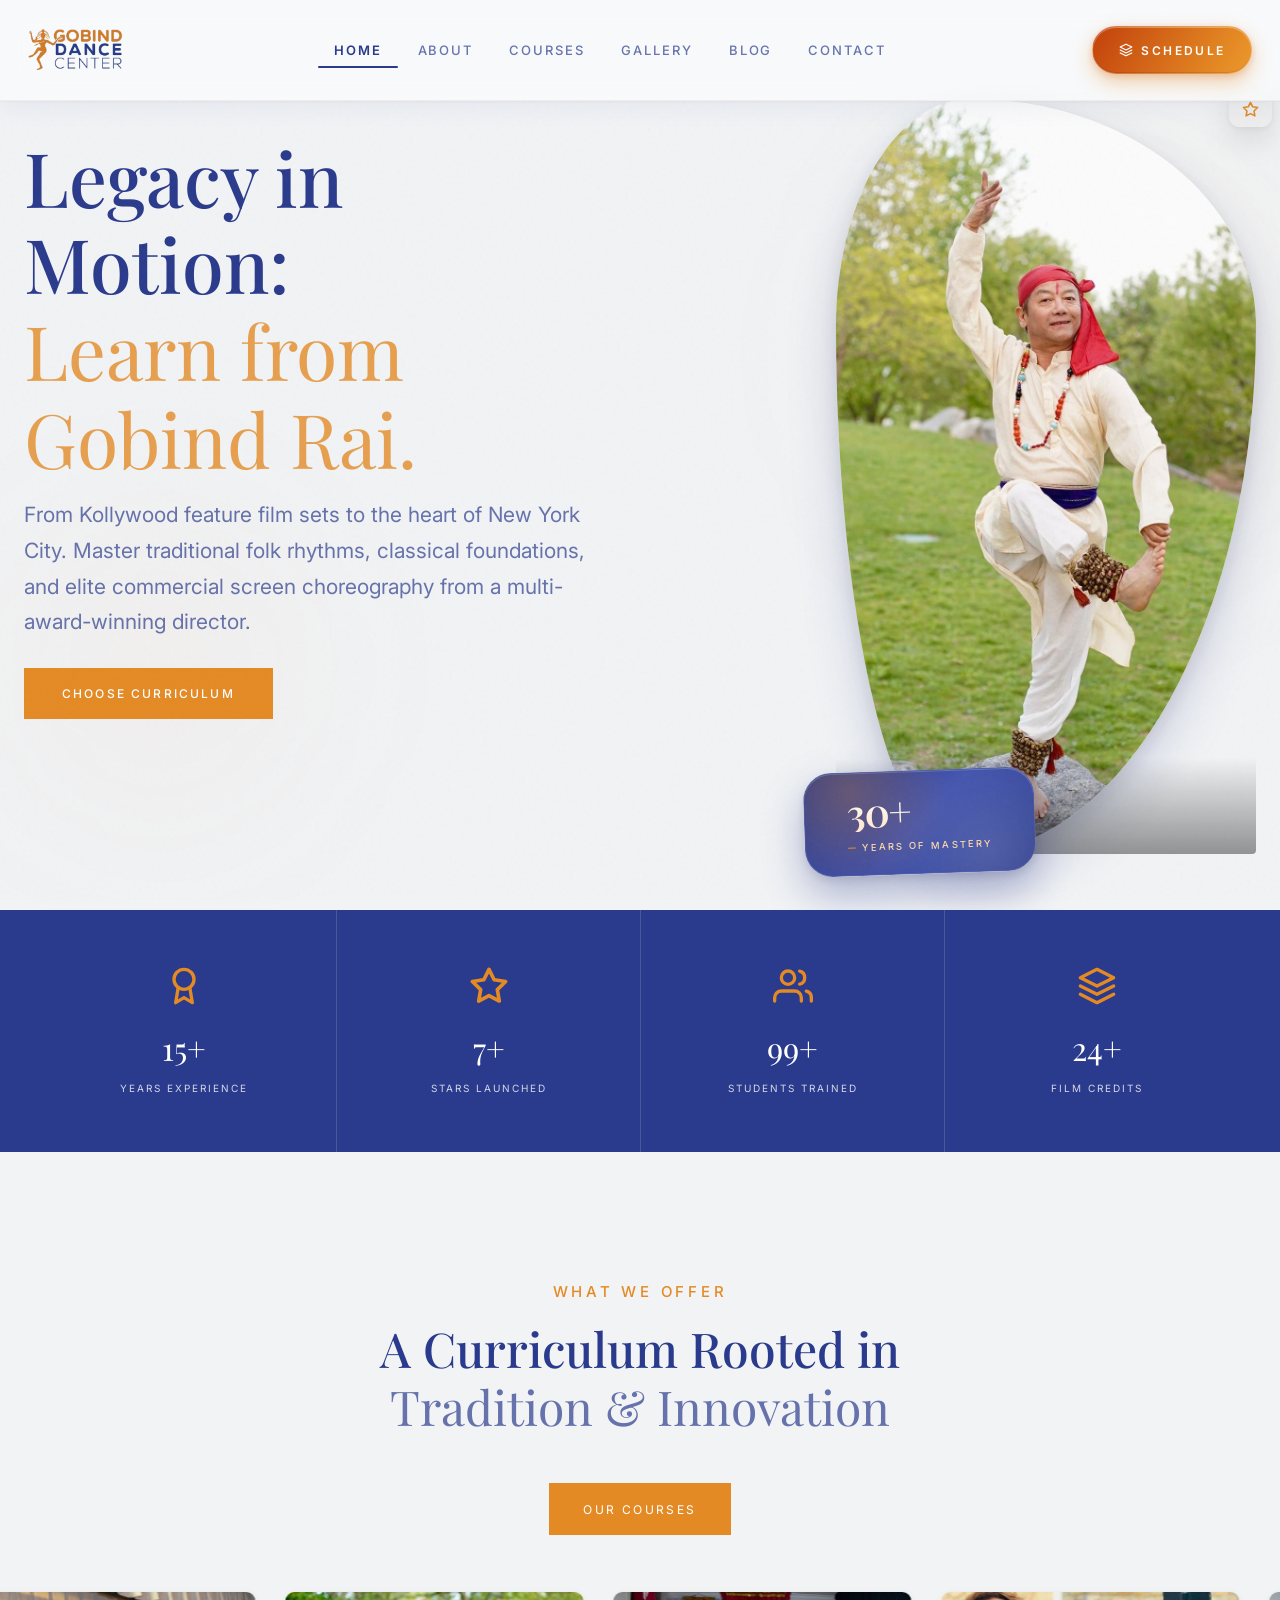
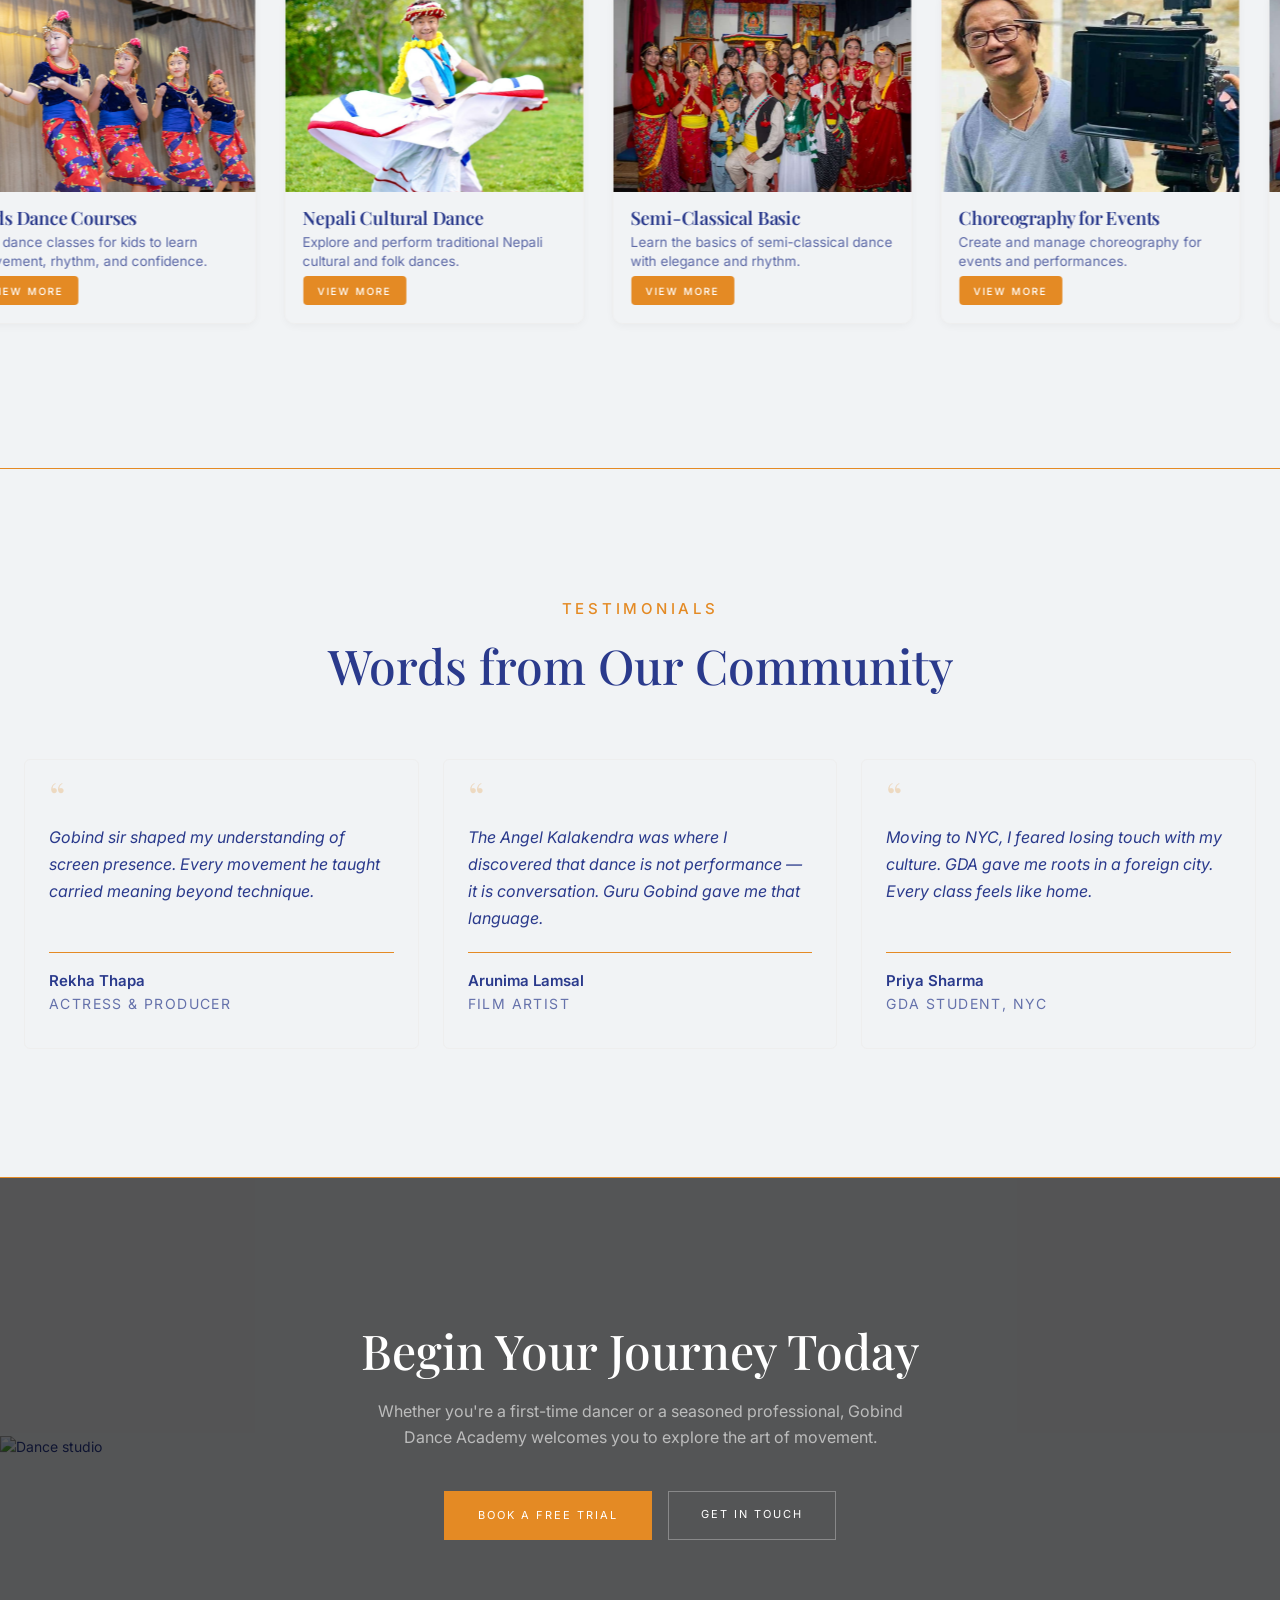
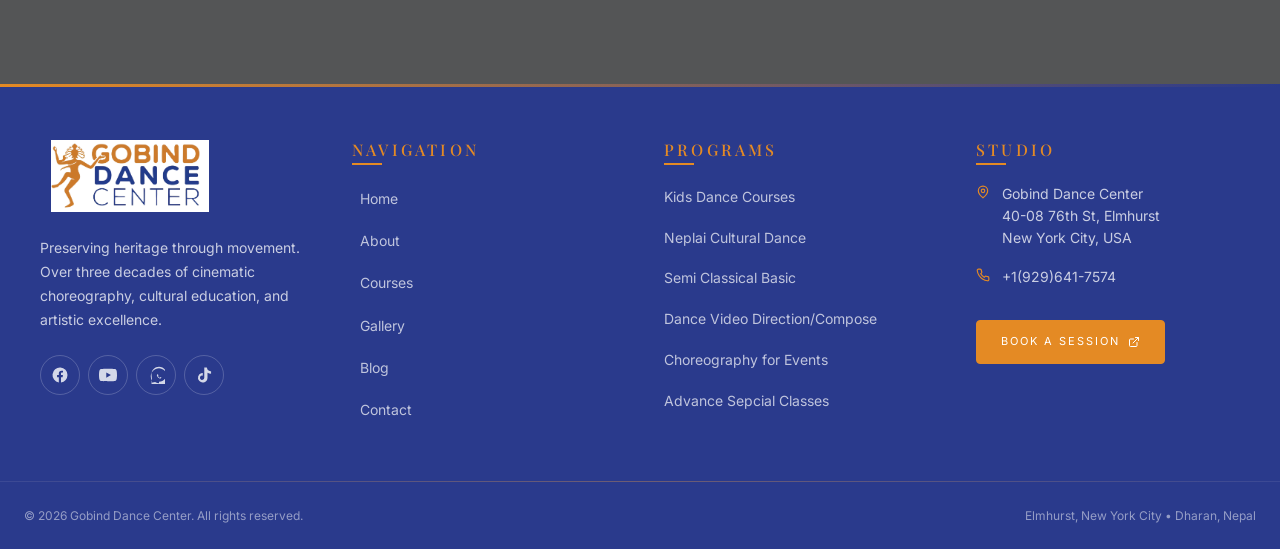
==== index.html @ af394aa6 "Premium Schedule button + curved hero image + Cultural Dance card fix - Navbar Schedule CTA: deep am" ====
<!DOCTYPE html>
<html lang="en">
<head>
    <meta charset="UTF-8" />
    <meta name="viewport" content="width=device-width, initial-scale=1.0" />
    <title>Gobind Dance Center - Learn from Gobind Rai</title>
    <meta name="description" content="From Kollywood feature film sets to the heart of New York City. Master traditional folk rhythms, classical foundations, and elite commercial screen choreography." />

    <!-- Fonts -->
    <link rel="preconnect" href="https://fonts.googleapis.com" />
    <link rel="preconnect" href="https://fonts.gstatic.com" crossorigin />
    <link rel="icon" type="image/png" href="assets/icons/Febicone.png" />
    <link href="https://fonts.googleapis.com/css2?family=Playfair+Display:ital,wght@0,400;0,500;0,600;0,700;1,400;1,500&family=Inter:wght@300;400;500;600;700&display=swap" rel="stylesheet" />

    <!-- CSS -->
    <link rel="stylesheet" href="css/global.css" />
    <link rel="stylesheet" href="css/animations.css" />
    <link rel="stylesheet" href="css/components/navbar.css" />
    <link rel="stylesheet" href="css/components/footer.css" />
    <link rel="stylesheet" href="css/components/forms.css" />
    <link rel="stylesheet" href="css/components/cards.css" />
    <link rel="stylesheet" href="css/loader.css" />

    <style>
        /* ============================================================
           ROOT / VARIABLES
           ============================================================ */
        :root {
            --container-max: 1440px;
            --font-serif: 'Playfair Display', serif;
            --font-sans: 'Inter', sans-serif;
        }

        /* ============================================================
           HERO SECTION
           ============================================================ */
        .hero {
            min-height: calc(100vh - 72px);
            display: flex;
            align-items: center;
            position: relative;
            overflow: hidden;
            background: #f1f3f5;
            padding: 0.5rem 0 2.5rem;
        }

        @media (min-width: 768px) {
            .hero {
                padding: 1rem 0 3rem;
            }
        }

        @media (min-width: 1024px) {
            .hero {
                padding: 0 0 2.5rem;
            }
        }

        @media (min-width: 1920px) {
            .hero {
                padding: 1.5rem 0 4rem;
            }
        }

        @media (min-width: 2560px) {
            .hero {
                padding: 2.5rem 0 5rem;
            }
        }

        .hero-bg-1 {
            position: absolute;
            top: 5rem;
            right: 0;
            width: 24rem;
            height: 24rem;
            background: rgba(228, 138, 36, 0.05);
            border-radius: 50%;
            filter: blur(100px);
        }

        .hero-bg-2 {
            position: absolute;
            bottom: 5rem;
            left: 0;
            width: 20rem;
            height: 20rem;
            background: rgba(228, 138, 36, 0.03);
            border-radius: 50%;
            filter: blur(80px);
        }

        .hero-content {
            max-width: var(--container-max);
            margin: 0 auto;
            padding: 0 1.5rem;
            width: 100%;
        }

        @media (max-width: 1023px) {
            .hero-content {
                position: relative;
                top: 0px;
            }
        }

        .hero-grid {
            display: grid;
            grid-template-columns: 1fr;
            gap: 2rem;
            align-items: center;
        }

        @media (min-width: 768px) {
            .hero-grid {
                gap: 3rem;
            }
        }

        @media (min-width: 1024px) {
            .hero-grid {
                grid-template-columns: 1fr 1fr;
                gap: 5rem;
            }
        }

        .hero-badge {
            display: inline-flex;
            align-items: center;
            gap: 0.5rem;
            font-size: 11px;
            letter-spacing: 0.25em;
            text-transform: uppercase;
            color: #E48A24;
            font-weight: 500;
            margin-bottom: 1rem;
            padding: 0.375rem 1rem;
            border: 1px solid #EEEEEE;
        }

        .hero-badge-dot {
            width: 6px;
            height: 6px;
            background: #E48A24;
            border-radius: 50%;
            animation: pulse 2s ease infinite;
        }

        .hero-title {
            font-family: var(--font-serif);
            font-weight: 500;
            color: #2A3A8C;
            margin-bottom: 1rem;
            display: flex;
            flex-direction: column;
            gap: 0.05rem;
            width: 100%;
            font-size: 2.4rem;
        }

        @media (min-width: 480px) {
            .hero-title {
                font-size: 2.8rem;
            }
        }

        @media (min-width: 640px) {
            .hero-title {
                font-size: 3.4rem;
            }
        }

        @media (min-width: 768px) {
            .hero-title {
                font-size: 4rem;
            }
        }

        @media (min-width: 1024px) {
            .hero-title {
                font-size: clamp(3.8rem, 7vw, 4.7rem);
            }
        }

        @media (min-width: 1920px) {
            .hero-title {
                font-size: 6rem;
            }
        }

        @media (min-width: 2560px) {
            .hero-title {
                font-size: 7rem;
            }
        }

        .hero-title-line {
            display: block;
            line-height: 1.15;
            word-break: break-word;
        }
        

        .hero-title-accent,
        .hero-title-accent2 {
            font-style: normal;
            font-weight: 400;
            color: rgba(228, 138, 36, 0.8);
            margin-left: 0;
        }

        @media (min-width: 768px) {
            .hero-title-accent,
            .hero-title-accent2 {
                margin-left: 40px;
            }
        }

        @media (min-width: 1024px) {
            .hero-title-accent,
            .hero-title-accent2 {
                margin-left: 0px;
            }
        }

        .hero-description {
            font-size: 16px;
            line-height: 1.7;
            color: rgba(42, 58, 140, 0.7);
            max-width: 90rem;
            margin-bottom: 1.75rem;
        }

        @media (min-width: 640px) {
            .hero-description {
                font-size: 18px;
            }
        }

        @media (min-width: 1024px) {
            .hero-description {
                font-size: 21px;
            }
        }

        @media (min-width: 1920px) {
            .hero-description {
                font-size: 23px;
                max-width: 38rem;
            }
        }

        @media (min-width: 2560px) {
            .hero-description {
                font-size: 25px;
                max-width: 44rem;
            }
        }

        .hero-actions {
            display: flex;
            flex-wrap: wrap;
            gap: 1rem;
        }

        .btn-primary {
            display: inline-block;
            padding: 0.875rem 2.25rem;
            font-size: 12px;
            letter-spacing: 0.18em;
            text-transform: uppercase;
            text-decoration: none;
            background: #E48A24;
            color: #FFFFFF;
            border: 2px solid #E48A24;
            transition: all 0.3s ease;
            font-weight: 500;
        }

        .btn-primary:hover {
            background: #2A3A8C;
            border-color: #2A3A8C;
            color: #FFFFFF;
        }

        @media (min-width: 1024px) {
            .hero-text {
                position: relative;
                top: -50px;
            }
        }

        /* ============================================================
           HERO IMAGE — visible on ALL screens
           ============================================================ */
        .hero-image-container {
            display: flex;
            position: relative;
            justify-content: center;
            align-items: center;
        }

        @media (min-width: 1024px) {
            .hero-image-container {
                justify-content: flex-end;
            }
        }

        .hero-image-wrapper {
            position: relative;
            width: 100%;
            max-width: 340px;
            /* Soft outer glow ring (static, breathes) */
            isolation: isolate;
        }

        @media (min-width: 640px) {
            .hero-image-wrapper {
                max-width: 400px;
            }
        }

        @media (min-width: 1024px) {
            .hero-image-wrapper {
                max-width: 420px;
            }
        }

        @media (min-width: 1920px) {
            .hero-image-wrapper {
                max-width: 480px;
            }
        }

        @media (min-width: 2560px) {
            .hero-image-wrapper {
                max-width: 540px;
            }
        }

        .hero-image {
            width: 100%;
            height: auto;
            display: block;
            /* Modern asymmetric curve — not just a circle */
            border-radius: 32% 68% 70% 30% / 30% 30% 70% 70%;
            box-shadow:
                0 24px 50px rgba(42, 58, 140, 0.18),
                0 8px 20px rgba(0, 0, 0, 0.10);
            transition:
                transform 0.7s cubic-bezier(0.22, 1, 0.36, 1),
                box-shadow 0.7s cubic-bezier(0.22, 1, 0.36, 1),
                border-radius 0.9s cubic-bezier(0.22, 1, 0.36, 1),
                filter 0.7s cubic-bezier(0.22, 1, 0.36, 1);
            will-change: transform, border-radius;
            /* gentle continuous float */
            animation: hero-img-float 7s ease-in-out infinite;
        }

        @keyframes hero-img-float {
            0%, 100% { transform: translateY(0); }
            50%      { transform: translateY(-8px); }
        }

        .hero-image-wrapper:hover .hero-image {
            /* Soften corners on hover (still organic, but more uniform) */
            border-radius: 24% 24% 24% 24% / 24% 24% 24% 24%;
            transform: translateY(-12px) scale(1.03);
            box-shadow:
                0 36px 70px rgba(42, 58, 140, 0.30),
                0 14px 30px rgba(228, 138, 36, 0.18),
                0 0 0 1px rgba(228, 138, 36, 0.20);
            filter: saturate(1.1) contrast(1.05);
            animation-play-state: paused;
        }

        @media (prefers-reduced-motion: reduce) {
            .hero-image { animation: none !important; }
            .hero-image-wrapper:hover .hero-image {
                transform: translateY(-4px) scale(1.02);
            }
        }

        .hero-image-overlay {
            position: absolute;
            bottom: 0;
            left: 0;
            right: 0;
            background: linear-gradient(to top, rgba(0, 0, 0, 0.4), transparent);
            height: 6rem;
            border-radius: 0 0 4px 4px;
        }

        .hero-image-card {
            position: absolute;
            bottom: -1.25rem;
            left: 0.5rem;
            background:
              linear-gradient(135deg, #2A3A8C 0%, #3B4DAB 50%, #2A3A8C 100%);
            color: #ffffff;
            border: 1px solid rgba(255, 255, 255, 0.18);
            border-radius: 24px;
            padding: 0.9rem 1.6rem 0.85rem;
            box-shadow:
              0 18px 40px rgba(42, 58, 140, 0.35),
              0 4px 10px rgba(0, 0, 0, 0.10),
              inset 0 1px 0 rgba(255, 255, 255, 0.20);
            min-width: 150px;
            overflow: hidden;
            isolation: isolate;
            transform: translateY(0) rotate(-2deg);
            transition:
              transform 0.5s cubic-bezier(0.22, 1, 0.36, 1),
              box-shadow 0.5s ease,
              border-color 0.4s ease,
              background 0.5s ease;
        }

        /* animated radial glow that drifts across the card */
        .hero-image-card::before {
            content: '';
            position: absolute;
            inset: 0;
            background:
              radial-gradient(circle at 20% 20%, rgba(228, 138, 36, 0.35), transparent 50%),
              radial-gradient(circle at 80% 80%, rgba(255, 255, 255, 0.18), transparent 60%);
            opacity: 0.85;
            z-index: 0;
            animation: card-glow-drift 6s ease-in-out infinite alternate;
            pointer-events: none;
        }

        @keyframes card-glow-drift {
            0%   { transform: translate(0, 0)     scale(1);   opacity: 0.7; }
            50%  { transform: translate(8px, -4px) scale(1.05); opacity: 0.9; }
            100% { transform: translate(-6px, 4px) scale(1.08); opacity: 0.75; }
        }

        /* sweeping sheen on hover */
        .hero-image-card::after {
            content: '';
            position: absolute;
            top: 0;
            left: -120%;
            width: 55%;
            height: 100%;
            background: linear-gradient(
                100deg,
                transparent 0%,
                rgba(255, 255, 255, 0.0) 35%,
                rgba(255, 255, 255, 0.35) 50%,
                rgba(255, 255, 255, 0.0) 65%,
                transparent 100%
            );
            transform: skewX(-22deg);
            transition: left 0.85s cubic-bezier(0.22, 1, 0.36, 1);
            z-index: 1;
            pointer-events: none;
        }

        .hero-image-card > * {
            position: relative;
            z-index: 2;
        }

        @media (min-width: 480px) {
            .hero-image-card {
                left: 0.5rem;
                padding: 1rem 2rem;
                min-width: 170px;
                border-radius: 26px;
            }
        }

        @media (min-width: 640px) {
            .hero-image-card {
                left: 1rem;
                padding: 1.1rem 2.4rem;
                min-width: 190px;
                border-radius: 28px;
            }
        }

        @media (min-width: 1024px) {
            .hero-image-card {
                left: -2rem;
                padding: 1.2rem 2.6rem;
                min-width: 200px;
                border-radius: 28px;
            }
        }

        @media (min-width: 1920px) {
            .hero-image-card {
                left: -2.5rem;
                padding: 1.3rem 2.8rem;
                min-width: 220px;
                border-radius: 30px;
            }
        }

        @media (min-width: 2560px) {
            .hero-image-card {
                padding: 1.4rem 3rem;
                min-width: 240px;
                border-radius: 32px;
            }
        }

        .hero-image-card:hover {
            transform: translateY(-8px) rotate(0deg) scale(1.04);
            box-shadow:
                0 28px 60px rgba(42, 58, 140, 0.45),
                0 8px 16px rgba(0, 0, 0, 0.14),
                inset 0 1px 0 rgba(255, 255, 255, 0.30);
            border-color: rgba(228, 138, 36, 0.6);
            background:
              linear-gradient(135deg, #34419A 0%, #4A5FCE 50%, #34419A 100%);
        }

        .hero-image-card:hover::after {
            left: 130%;
        }

        .hero-image-card-value {
            font-family: var(--font-serif);
            font-size: 1.8rem;
            color: #FFFFFF;
            line-height: 1;
            font-weight: 600;
            letter-spacing: -0.02em;
            background: linear-gradient(180deg, #FFFFFF 0%, #FFE6CC 100%);
            -webkit-background-clip: text;
            background-clip: text;
            -webkit-text-fill-color: transparent;
            position: relative;
            display: inline-block;
            animation: card-value-glow 3.4s ease-in-out infinite;
        }

        @keyframes card-value-glow {
            0%, 100% { filter: drop-shadow(0 0 0 rgba(228, 138, 36, 0.0)); }
            50%      { filter: drop-shadow(0 0 6px rgba(228, 138, 36, 0.55)); }
        }

        @media (min-width: 640px) {
            .hero-image-card-value {
                font-size: 2.2rem;
            }
        }

        @media (min-width: 1024px) {
            .hero-image-card-value {
                font-size: 2.5rem;
            }
        }

        @media (min-width: 1920px) {
            .hero-image-card-value {
                font-size: 2.1rem;
            }
        }

        @media (min-width: 2560px) {
            .hero-image-card-value {
                font-size: 1.85rem;
            }
        }

        .hero-image-card-label {
            font-size: 8px;
            letter-spacing: 0.22em;
            text-transform: uppercase;
            color: #FFD8A8;
            margin-top: 0.35rem;
            font-weight: 500;
            position: relative;
            padding-left: 14px;
        }

        .hero-image-card-label::before {
            content: '';
            position: absolute;
            left: 0;
            top: 50%;
            transform: translateY(-50%);
            width: 8px;
            height: 1.5px;
            background: #E48A24;
            border-radius: 1px;
        }

        @media (min-width: 640px) {
            .hero-image-card-label {
                font-size: 9px;
            }
        }

        @media (min-width: 1024px) {
            .hero-image-card-label {
                font-size: 9.5px;
            }
        }

        @media (min-width: 1920px) {
            .hero-image-card-label {
                font-size: 10.5px;
            }
        }

        @media (min-width: 2560px) {
            .hero-image-card-label {
                font-size: 11.5px;
            }
        }

        @media (prefers-reduced-motion: reduce) {
            .hero-image-card,
            .hero-image-card::before,
            .hero-image-card::after,
            .hero-image-card-value {
                animation: none !important;
            }
            .hero-image-card { transform: rotate(-2deg); }
            .hero-image-card::after { display: none; }
        }

        .hero-badge-award {
            position: absolute;
            top: -0.5rem;
            right: -0.5rem;
            background: #EEEEEE;
            color: #E48A24;
            border: 1px solid #EEEEEE;
            padding: 0.4rem 0.55rem;
            border-radius: 10px;
            box-shadow: 0 12px 32px rgba(0, 0, 0, 0.12), 0 2px 6px rgba(0, 0, 0, 0.06);
            transition: transform 0.3s cubic-bezier(0.22, 1, 0.36, 1), box-shadow 0.3s ease, color 0.3s ease, background 0.3s ease, border-color 0.3s ease;
        }

        @media (min-width: 480px) {
            .hero-badge-award {
                padding: 0.45rem 0.6rem;
                right: -0.5rem;
                top: -0.5rem;
            }
        }

        @media (min-width: 640px) {
            .hero-badge-award {
                padding: 0.5rem 0.65rem;
                right: -0.5rem;
                top: -0.5rem;
            }
        }

        @media (min-width: 1024px) {
            .hero-badge-award {
                padding: 0.55rem 0.75rem;
                right: -1rem;
                top: -0.5rem;
            }
        }

        @media (min-width: 1920px) {
            .hero-badge-award {
                padding: 0.65rem 0.85rem;
            }
            .hero-badge-award svg {
                width: 19px;
                height: 19px;
            }
        }

        @media (min-width: 2560px) {
            .hero-badge-award {
                padding: 0.75rem 0.95rem;
            }
            .hero-badge-award svg {
                width: 21px;
                height: 21px;
            }
        }

        .hero-badge-award:hover {
            transform: translateY(-3px) rotate(-3deg);
            box-shadow: 0 18px 44px rgba(0, 0, 0, 0.18), 0 4px 10px rgba(0, 0, 0, 0.08);
            background: #E48A24;
            color: #FFFFFF;
            border-color: #E48A24;
        }

        .hero-badge-award svg {
            width: 14px;
            height: 14px;
        }

        @media (min-width: 640px) {
            .hero-badge-award svg {
                width: 16px;
                height: 16px;
            }
        }

        @media (min-width: 1024px) {
            .hero-badge-award svg {
                width: 17px;
                height: 17px;
            }
        }

        /* ============================================================
           STATS SECTION
           ============================================================ */
        .stats {
            border: none;
            background: transparent;
        }

        .container1 {
            width: 100%;
            max-width: 100%;
            margin: 0;
            padding: 0;
            background-color: #2A3A8C;
        }

        .stats-grid {
            display: grid;
            grid-template-columns: repeat(2, 1fr);
            max-width: var(--container-max);
            margin: 0 auto;
            padding: 0 1.5rem;
        }

        @media (min-width: 768px) {
            .stats-grid {
                grid-template-columns: repeat(4, 1fr);
                padding: 0 2rem;
            }
        }

        @media (min-width: 1920px) {
            .stats-grid {
                padding: 0 4rem;
            }
        }

        @media (min-width: 2560px) {
            .stats-grid {
                padding: 0 6rem;
            }
        }

        .stats-item {
            padding: 2.5rem 0.5rem;
            text-align: center;
            border-left: 1px solid rgba(255, 255, 255, 0.15);
        }

        .stats-item:first-child {
            border-left: none;
        }

        @media (min-width: 768px) {
            .stats-item {
                padding: 3.5rem 1rem;
            }
        }

        @media (min-width: 1920px) {
            .stats-item {
                padding: 4.5rem 1.5rem;
            }
        }

        @media (min-width: 2560px) {
            .stats-item {
                padding: 5.5rem 2rem;
            }
        }

        .stats-icon {
            color: #E48A24;
            display: flex;
            justify-content: center;
            margin-bottom: 0.75rem;
        }

        .stats-icon svg {
            width: 36px;
            height: 36px;
            stroke: #E48A24;
            stroke-width: 2;
            fill: none;
            transition: transform 0.3s ease;
        }

        @media (min-width: 768px) {
            .stats-icon svg {
                width: 40px;
                height: 40px;
            }
        }

        @media (min-width: 1920px) {
            .stats-icon svg {
                width: 44px;
                height: 44px;
            }
        }

        @media (min-width: 2560px) {
            .stats-icon svg {
                width: 50px;
                height: 50px;
            }
        }

        .stats-item:hover .stats-icon svg {
            transform: scale(1.1);
        }

        .stats-item:nth-child(2) .stats-icon svg {
            stroke-width: 2.2;
        }

        .stats-value {
            font-family: var(--font-serif);
            font-size: 2rem;
            color: #FFFFFF;
            margin-bottom: 0.25rem;
        }

        @media (min-width: 768px) {
            .stats-value {
                font-size: 2.25rem;
            }
        }

        @media (min-width: 1920px) {
            .stats-value {
                font-size: 2.75rem;
            }
        }

        @media (min-width: 2560px) {
            .stats-value {
                font-size: 3.25rem;
            }
        }

        .stats-label {
            font-size: 9px;
            letter-spacing: 0.2em;
            text-transform: uppercase;
            color: rgba(255, 255, 255, 0.8);
        }

        @media (min-width: 768px) {
            .stats-label {
                font-size: 10px;
            }
        }

        @media (min-width: 1920px) {
            .stats-label {
                font-size: 11px;
            }
        }

        /* ============================================================
           WHAT WE OFFER — MARQUEE CARDS
           ============================================================ */
        .offer-section {
            padding: 6rem 0;
            overflow: hidden;
        }

        @media (min-width: 768px) {
            .offer-section {
                padding: 8rem 0;
            }
        }

        .offer-header {
            text-align: center;
            margin-bottom: 3rem;
        }

        .offer-header-badge {
            display: inline-block;
            font-size: 15px;
            letter-spacing: 0.25em;
            text-transform: uppercase;
            color: #E48A24;
            font-weight: 500;
            margin-bottom: 1rem;
        }

        .offer-header-title {
            font-family: var(--font-serif);
            font-size: 2rem;
            font-weight: 500;
            line-height: 1.2;
            color: #2A3A8C;
            max-width: 36rem;
            margin: 0 auto;
        }

        @media (min-width: 768px) {
            .offer-header-title {
                font-size: 2.5rem;
            }
        }

        @media (min-width: 1024px) {
            .offer-header-title {
                font-size: 3rem;
            }
        }

        .offer-title-accent {
            font-style: normal;
            font-weight: 400;
            color: rgba(42, 58, 140, 0.7);
        }

        .offer-top-action {
            display: flex;
            justify-content: center;
            margin-bottom: 2.5rem;
        }

        .offer-main-btn {
            display: inline-block;
            padding: 0.9rem 2rem;
            font-size: 12px;
            letter-spacing: 0.2em;
            text-transform: uppercase;
            text-decoration: none;
            background: #E48A24;
            color: white;
            border: 2px solid #E48A24;
            transition: all 0.3s ease;
            cursor: pointer;
        }

        .offer-main-btn:hover {
            background: #2A3A8C;
            border-color: #2A3A8C;
            color: white;
        }

        /* ── MARQUEE ── */
        .marquee-container {
            width: 100%;
            overflow: hidden;
            position: relative;
            padding: 1rem 0;
            cursor: grab;
            user-select: none;
            -webkit-user-select: none;
            touch-action: none;
        }

        .marquee-container:active {
            cursor: grabbing;
        }

        .marquee-track {
            display: flex;
            gap: 1.75rem;
            width: max-content;
            will-change: transform;
            transform: translateX(0px);
        }

        /* ── OFFER CARD ── */
        .offer-card {
            flex: 0 0 auto;
            width: 300px;
            background: #f1f3f5;
            border: 1px solid #EEEEEE;
            border-radius: 10px;
            overflow: hidden;
            cursor: pointer;
            transition: border-color 0.3s ease, transform 0.2s ease, box-shadow 0.3s ease;
            display: flex;
            flex-direction: column;
            box-shadow: 0 2px 8px rgba(0, 0, 0, 0.04);
            position: relative;
        }

        .offer-card:hover {
            border-color: #E48A24;
            transform: translateY(-4px);
            box-shadow: 0 8px 24px rgba(0, 0, 0, 0.08);
        }

        .offer-card-image-wrap {
            width: 100%;
            height: 175px;
            overflow: hidden;
            flex-shrink: 0;
            background: #e8d5c4;
            line-height: 0;
            position: relative;
        }

        @media (min-width: 768px) {
            .offer-card-image-wrap {
                height: 200px;
            }
        }

        @media (min-width: 1440px) {
            .offer-card-image-wrap {
                height: 220px;
            }
        }

        @media (min-width: 1920px) {
            .offer-card-image-wrap {
                height: 250px;
            }
        }

        @media (min-width: 2560px) {
            .offer-card-image-wrap {
                height: 280px;
            }
        }

        .offer-card-image-wrap img {
            width: 100%;
            height: 100%;
            object-fit: cover;
            display: block;
            transition: transform 0.4s ease;
        }

        .offer-card:hover .offer-card-image-wrap img {
            transform: scale(1.02);
        }

        /* ── FIX: "Nepali Cultural Dance" image crops the subject's head
              on small screens. On small viewports the card height is
              fixed at 175px while the image is taller, so cover crops
              the top. Anchor object-position higher so the head stays
              visible. Desktop uses a taller container so the default
              center crop is fine. ── */
        .offer-card-image-wrap img[src$="Culturaldance.jpg"] {
            object-position: center 22%;
        }

        @media (min-width: 1024px) {
            .offer-card-image-wrap img[src$="Culturaldance.jpg"] {
                object-position: center 30%;
            }
        }

        @media (min-width: 1920px) {
            .offer-card-image-wrap img[src$="Culturaldance.jpg"] {
                object-position: center 50%;
            }
        }

        .offer-card-body {
            padding: 0.75rem 0.95rem 0.95rem;
            flex: 1 1 auto;
            display: flex;
            flex-direction: column;
            gap: 0.15rem;
            background: #f1f3f5;
        }

        @media (min-width: 768px) {
            .offer-card-body {
                padding: 0.9rem 1.1rem 1.1rem;
                gap: 0.2rem;
            }
        }

        @media (min-width: 1440px) {
            .offer-card-body {
                padding: 1.1rem 1.4rem 1.4rem;
                gap: 0.25rem;
            }
        }

        @media (min-width: 1920px) {
            .offer-card-body {
                padding: 1.3rem 1.6rem 1.6rem;
                gap: 0.3rem;
            }
        }

        @media (min-width: 2560px) {
            .offer-card-body {
                padding: 1.6rem 1.9rem 1.9rem;
                gap: 0.4rem;
            }
        }

        .offer-card-title {
            font-family: var(--font-serif);
            font-size: 1rem;
            font-weight: 600;
            color: #2A3A8C;
            margin: 0;
            line-height: 1.25;
            letter-spacing: -0.01em;
        }

        @media (min-width: 768px) {
            .offer-card-title {
                font-size: 1.15rem;
            }
        }

        @media (min-width: 1440px) {
            .offer-card-title {
                font-size: 1.3rem;
            }
        }

        @media (min-width: 1920px) {
            .offer-card-title {
                font-size: 1.5rem;
            }
        }

        @media (min-width: 2560px) {
            .offer-card-title {
                font-size: 1.7rem;
            }
        }

        .offer-card-desc {
            font-size: 12px;
            line-height: 1.4;
            color: rgba(42, 58, 140, 0.75);
            margin: 0;
            flex: 0 1 auto;
        }

        @media (min-width: 768px) {
            .offer-card-desc {
                font-size: 13.5px;
                line-height: 1.45;
            }
        }

        @media (min-width: 1440px) {
            .offer-card-desc {
                font-size: 14.5px;
            }
        }

        @media (min-width: 1920px) {
            .offer-card-desc {
                font-size: 16px;
            }
        }

        @media (min-width: 2560px) {
            .offer-card-desc {
                font-size: 18px;
                line-height: 1.5;
            }
        }

        .offer-card-btn {
            display: inline-block;
            align-self: flex-start;
            font-size: 9px;
            letter-spacing: 0.18em;
            text-transform: uppercase;
            padding: 0.3rem 0.7rem;
            background: #E48A24;
            color: #FFFFFF;
            border: none;
            border-radius: 4px;
            text-decoration: none;
            transition: background 0.25s ease, transform 0.15s ease;
            font-weight: 500;
            margin-top: 0.05rem;
            cursor: pointer;
            position: relative;
            z-index: 5;
        }

        .offer-card-btn:hover {
            background: #2A3A8C;
            transform: scale(0.97);
        }

        @media (min-width: 768px) {
            .offer-card-btn {
                font-size: 10px;
                padding: 0.4rem 0.9rem;
                margin-top: 0.1rem;
            }
        }

        @media (min-width: 1440px) {
            .offer-card-btn {
                font-size: 10.5px;
                padding: 0.45rem 1rem;
            }
        }

        @media (min-width: 1920px) {
            .offer-card-btn {
                font-size: 11.5px;
                padding: 0.55rem 1.2rem;
            }
        }

        @media (min-width: 2560px) {
            .offer-card-btn {
                font-size: 13px;
                padding: 0.65rem 1.4rem;
            }
        }

        .marquee-track {
            gap: 1.25rem;
        }

        @media (min-width: 768px) {
            .marquee-track {
                gap: 1.75rem;
            }
        }

        @media (min-width: 1440px) {
            .marquee-track {
                gap: 2rem;
            }
        }

        @media (min-width: 1920px) {
            .marquee-track {
                gap: 2rem;
            }
        }

        @media (min-width: 2560px) {
            .marquee-track {
                gap: 2.25rem;
            }
        }

        /* ============================================================
           TESTIMONIALS
           ============================================================ */
        .testimonials {
            background: rgba(241, 243, 245, 0.4);
            border-top: 1px solid #E48A24;
            border-bottom: 1px solid #E48A24;
            padding: 6rem 0;
        }

        @media (min-width: 768px) {
            .testimonials {
                padding: 8rem 0;
            }
        }

        .testimonials-header {
            text-align: center;
            margin-bottom: 4rem;
        }

        .testimonials-badge {
            display: inline-block;
            font-size: 15px;
            letter-spacing: 0.25em;
            text-transform: uppercase;
            color: #E48A24;
            font-weight: 500;
            margin-bottom: 1rem;
        }

        .testimonials-title {
            font-family: var(--font-serif);
            font-size: 2rem;
            font-weight: 500;
            line-height: 1.2;
            color: #2A3A8C;
        }

        @media (min-width: 768px) {
            .testimonials-title {
                font-size: 2.5rem;
            }
        }

        @media (min-width: 1024px) {
            .testimonials-title {
                font-size: 3rem;
            }
        }

        .testimonials-grid {
            display: grid;
            grid-template-columns: 1fr;
            gap: 1.5rem;
        }

        @media (min-width: 768px) {
            .testimonials-grid {
                grid-template-columns: repeat(3, 1fr);
            }
        }

        .testimonial-card {
            background: #f1f3f5;
            border: 1px solid #EEEEEE;
            padding: 2rem 1.5rem;
            border-radius: 6px;
            transition: border-color 0.3s ease;
        }

        .testimonial-card:hover {
            border-color: #E48A24;
        }

        .testimonial-quote {
            font-family: var(--font-serif);
            font-size: 2.5rem;
            line-height: 1;
            color: rgba(228, 138, 36, 0.25);
            display: block;
            margin-bottom: 0.5rem;
        }

        .testimonial-text {
            font-size: 16px;
            line-height: 1.7;
            color: #2A3A8C;
            margin-bottom: 1.25rem;
        }

        .testimonial-author-name {
            font-weight: 600;
            font-size: 15px;
            color: #2A3A8C;
        }

        .testimonial-author-role {
            font-size: 14px;
            color: rgba(42, 58, 140, 0.7);
        }

        /* ============================================================
           CTA BANNER
           ============================================================ */
        .cta-banner {
            position: relative;
            overflow: hidden;
            padding: 7rem 0;
        }

        @media (min-width: 768px) {
            .cta-banner {
                padding: 9rem 0;
            }
        }

        .cta-banner-bg {
            position: absolute;
            inset: 0;
        }

        .cta-banner-bg img {
            width: 100%;
            height: 100%;
            object-fit: cover;
        }

        .cta-banner-overlay {
            position: absolute;
            inset: 0;
            background: rgba(0, 0, 0, 0.65);
        }

        .cta-banner-content {
            position: relative;
            z-index: 10;
            text-align: center;
            padding: 0 1.5rem;
        }

        .cta-banner-title {
            font-family: var(--font-serif);
            font-size: 2rem;
            font-weight: 500;
            line-height: 1.2;
            color: white;
            margin-bottom: 1.25rem;
        }

        @media (min-width: 768px) {
            .cta-banner-title {
                font-size: 2.5rem;
            }
        }

        @media (min-width: 1024px) {
            .cta-banner-title {
                font-size: 3rem;
            }
        }

        .cta-banner-desc {
            font-size: 16px;
            line-height: 1.6;
            color: rgba(255, 255, 255, 0.6);
            max-width: 36rem;
            margin: 0 auto 2.5rem;
        }

        .cta-banner-actions {
            display: flex;
            flex-wrap: wrap;
            gap: 1rem;
            justify-content: center;
        }

        .cta-banner-btn-primary {
            font-size: 11px;
            letter-spacing: 0.18em;
            text-transform: uppercase;
            padding: 0.875rem 2rem;
            background: #E48A24;
            color: #FFFFFF;
            transition: all 0.3s ease;
            border: 2px solid #E48A24;
            text-decoration: none;
            display: inline-block;
        }

        .cta-banner-btn-primary:hover {
            background: #2A3A8C;
            border-color: #2A3A8C;
        }

        .cta-banner-btn-secondary {
            font-size: 11px;
            letter-spacing: 0.18em;
            text-transform: uppercase;
            padding: 0.875rem 2rem;
            border: 1px solid rgba(255, 255, 255, 0.3);
            color: white;
            transition: all 0.3s ease;
            text-decoration: none;
            display: inline-block;
        }

        .cta-banner-btn-secondary:hover {
            border-color: white;
        }

        .container {
            max-width: var(--container-max);
            margin: 0 auto;
            padding: 0 1.5rem;
        }

        @keyframes pulse {
            0%,
            100% {
                opacity: 1;
            }
            50% {
                opacity: 0.3;
            }
        }
    </style>
</head>
<body class="grain-overlay">

    <!-- Navigation Container -->
    <div id="navbar-container"></div>
    <br />

    <main class="pt-[110px]">

        <!-- ==========================================================
        HERO SECTION
        ========================================================== -->
        <section class="hero">
            <div class="hero-bg-1"></div>
            <div class="hero-bg-2"></div>

            <div class="hero-content">
                <div class="hero-grid">
                    <!-- Text Column -->
                    <div class="hero-text fade-in-left">
                        <h1 class="hero-title">
                            <span class="hero-title-line">Legacy in Motion:</span>
                            <span class="hero-title-line hero-title-accent">Learn from</span>
                            <span class="hero-title-line hero-title-accent2">Gobind Rai.</span>
                        </h1>
                        <p class="hero-description">
                            From Kollywood feature film sets to the heart of New York City. Master traditional folk rhythms, classical foundations, and elite commercial screen choreography from a multi-award-winning director.
                        </p>
                        <div class="hero-actions">
                            <a href="course.html" class="btn btn-primary">Choose Curriculum</a>
                        </div>
                    </div>

                    <!-- Image Column — visible on ALL screens -->
                    <div class="hero-image-container fade-in-up" style="animation-delay: 0.2s;">
                        <div class="hero-image-wrapper">
                            <img src="assets/images/Gobind.jpg" alt="Gobind Rai choreographer portrait" class="hero-image" />
                            <div class="hero-image-overlay"></div>

                            <!-- 30+ Years Card -->
                            <div class="hero-image-card">
                                <p class="hero-image-card-value">30+</p>
                                <p class="hero-image-card-label">Years of Mastery</p>
                            </div>

                            <!-- Award Badge -->
                            <div class="hero-badge-award" aria-label="Award winner">
                                <svg xmlns="http://www.w3.org/2000/svg" viewBox="0 0 24 24" fill="none" stroke="currentColor" stroke-width="2.2" stroke-linecap="round" stroke-linejoin="round">
                                    <polygon points="12 2 15.09 8.26 22 9.27 17 14.14 18.18 21.02 12 17.77 5.82 21.02 7 14.14 2 9.27 8.91 8.26 12 2" />
                                </svg>
                            </div>
                        </div>
                    </div>
                </div>
            </div>
        </section>

        <!-- ==========================================================
        STATS SECTION
        ========================================================== -->
        <section class="stats">
            <div class="container1">
                <div class="stats-grid">
                    <div class="stats-item stagger-item">
                        <div class="stats-icon">
                            <svg xmlns="http://www.w3.org/2000/svg" width="16" height="16" viewBox="0 0 24 24" fill="none" stroke="currentColor" stroke-width="2" stroke-linecap="round" stroke-linejoin="round">
                                <circle cx="12" cy="8" r="6" />
                                <path d="M15.477 12.89 17 22l-5-3-5 3 1.523-9.11" />
                            </svg>
                        </div>
                        <p class="stats-value"><span class="count-up" data-target="30" data-suffix="+">30+</span></p>
                        <p class="stats-label">Years Experience</p>
                    </div>
                    <div class="stats-item stagger-item">
                        <div class="stats-icon">
                            <svg xmlns="http://www.w3.org/2000/svg" width="40" height="40" viewBox="0 0 24 24" fill="none" stroke="#E48A24" stroke-width="2.2" stroke-linecap="round" stroke-linejoin="round">
                                <polygon points="12 2 15.09 8.26 22 9.27 17 14.14 18.18 21.02 12 17.77 5.82 21.02 7 14.14 2 9.27 8.91 8.26 12 2" />
                            </svg>
                        </div>
                        <p class="stats-value"><span class="count-up" data-target="15" data-suffix="+">15+</span></p>
                        <p class="stats-label">Stars Launched</p>
                    </div>
                    <div class="stats-item stagger-item">
                        <div class="stats-icon">
                            <svg xmlns="http://www.w3.org/2000/svg" width="16" height="16" viewBox="0 0 24 24" fill="none" stroke="currentColor" stroke-width="2" stroke-linecap="round" stroke-linejoin="round">
                                <path d="M17 21v-2a4 4 0 0 0-4-4H5a4 4 0 0 0-4 4v2" />
                                <circle cx="9" cy="7" r="4" />
                                <path d="M23 21v-2a4 4 0 0 0-3-3.87" />
                                <path d="M16 3.13a4 4 0 0 1 0 7.75" />
                            </svg>
                        </div>
                        <p class="stats-value"><span class="count-up" data-target="200" data-suffix="+">200+</span></p>
                        <p class="stats-label">Students Trained</p>
                    </div>
                    <div class="stats-item stagger-item">
                        <div class="stats-icon">
                            <svg xmlns="http://www.w3.org/2000/svg" width="16" height="16" viewBox="0 0 24 24" fill="none" stroke="currentColor" stroke-width="2" stroke-linecap="round" stroke-linejoin="round">
                                <path d="M12 2 2 7l10 5 10-5-10-5z" />
                                <path d="m2 17 10 5 10-5" />
                                <path d="m2 12 10 5 10-5" />
                            </svg>
                        </div>
                        <p class="stats-value"><span class="count-up" data-target="50" data-suffix="+">50+</span></p>
                        <p class="stats-label">Film Credits</p>
                    </div>
                </div>
            </div>
        </section>

        <!-- ==========================================================
        WHAT WE OFFER — MARQUEE (JS-driven, draggable)
        ========================================================== -->
        <section class="offer-section">
            <div class="container">
                <div class="offer-header reveal">
                    <span class="offer-header-badge">What We Offer</span>
                    <h2 class="offer-header-title">
                        A Curriculum Rooted in<br />
                        <span class="offer-title-accent">Tradition &amp; Innovation</span>
                    </h2>
                </div>
                <div class="offer-top-action">
                    <a href="course.html" class="offer-main-btn">Our Courses</a>
                </div>
            </div>

            <!-- Marquee — full width -->
            <div class="marquee-container" id="marqueeContainer">
                <div class="marquee-track" id="marqueeTrack">
                    <!-- Cards injected by JavaScript -->
                </div>
            </div>
        </section>

        <!-- ==========================================================
        TESTIMONIALS
        ========================================================== -->
        <section class="testimonials">
            <div class="container">
                <div class="testimonials-header reveal">
                    <span class="testimonials-badge">Testimonials</span>
                    <h2 class="testimonials-title">Words from Our Community</h2>
                </div>

                <div class="testimonials-grid">
                    <div class="testimonial-card reveal-scale">
                        <span class="testimonial-quote">&ldquo;</span>
                        <p class="testimonial-text">Gobind sir shaped my understanding of screen presence. Every movement he taught carried meaning beyond technique.</p>
                        <div class="testimonial-author">
                            <p class="testimonial-author-name">Rekha Thapa</p>
                            <p class="testimonial-author-role">Actress &amp; Producer</p>
                        </div>
                    </div>

                    <div class="testimonial-card reveal-scale" style="animation-delay: 0.1s;">
                        <span class="testimonial-quote">&ldquo;</span>
                        <p class="testimonial-text">The Angel Kalakendra was where I discovered that dance is not performance — it is conversation. Guru Gobind gave me that language.</p>
                        <div class="testimonial-author">
                            <p class="testimonial-author-name">Arunima Lamsal</p>
                            <p class="testimonial-author-role">Film Artist</p>
                        </div>
                    </div>

                    <div class="testimonial-card reveal-scale" style="animation-delay: 0.2s;">
                        <span class="testimonial-quote">&ldquo;</span>
                        <p class="testimonial-text">Moving to NYC, I feared losing touch with my culture. GDA gave me roots in a foreign city. Every class feels like home.</p>
                        <div class="testimonial-author">
                            <p class="testimonial-author-name">Priya Sharma</p>
                            <p class="testimonial-author-role">GDA Student, NYC</p>
                        </div>
                    </div>
                </div>
            </div>
        </section>

        <!-- ==========================================================
        CTA BANNER
        ========================================================== -->
        <section class="cta-banner">
            <div class="cta-banner-bg parallax-container" data-speed="0.1">
                <img src="https://scontent.fktm3-1.fna.fbcdn.net/v/t39.30808-6/702569886_27188194700813827_8500361184010729467_n.jpg?stp=dst-jpg_tt6&amp;cstp=mx2048x1366&amp;ctp=s2048x1366&amp;_nc_cat=104&amp;ccb=1-7&amp;_nc_sid=833d8c&amp;_nc_ohc=fHQIvbfqoYQQ7kNvwFPBvh0&amp;_nc_oc=AdrvUOhrRa8hQrtxI73GDNUYPQxHuP6IE30iYjZ6dc4ZhtR5ddoiDDxjHblq-xQ-nQRDeUl6gXKDSDZg3Igps2dw&amp;_nc_zt=23&amp;_nc_ht=scontent.fktm3-1.fna&amp;_nc_gid=rV6x-PK-vuZOdNFDRI0ugw&amp;_nc_ss=7b2a8&amp;oh=00_Af_1SsESrplSL4d3gou9XAiLPUtoBXsRTxC5T4BfYOw-ZA&amp;oe=6A36BF78" alt="Dance studio" />
            </div>
            <div class="cta-banner-overlay"></div>
            <div class="cta-banner-content reveal">
                <h2 class="cta-banner-title">Begin Your Journey Today</h2>
                <p class="cta-banner-desc">
                    Whether you're a first-time dancer or a seasoned professional, Gobind Dance Academy welcomes you to explore the art of movement.
                </p>
                <div class="cta-banner-actions">
                    <a href="book-meeting.html" class="cta-banner-btn-primary">Book a Free Trial</a>
                    <a href="contact.html" class="cta-banner-btn-secondary">Get in Touch</a>
                </div>
            </div>
        </section>

    </main>

    <div id="footer-container"></div>

    <!-- ============================================================
    SCRIPTS
    ============================================================ -->
    <script src="js/emailjs-config.js"></script>
    <script src="js/utilities.js"></script>
    <script src="js/components/navbar.js"></script>
    <script src="js/components/footer.js"></script>
    <script src="js/components/scroll.js"></script>
    <script src="js/components/modals.js"></script>
    <script src="js/forms.js"></script>
    <script src="js/main.js"></script>

    <!-- ============================================================
    MARQUEE INIT — JavaScript-driven with drag & auto-scroll
    ============================================================ -->
 <script>
    (function() {
        'use strict';

        // ─── Card Data ──────────────────────────────────────────────
        const cardsData = [{
            img: 'assets/images/Image7.jpg',
            title: 'Kids Dance Courses',
            desc: 'Fun dance classes for kids to learn movement, rhythm, and confidence.'
        }, {
            img: 'assets/images/Culturaldance.jpg',
            title: 'Nepali Cultural Dance',
            desc: 'Explore and perform traditional Nepali cultural and folk dances.'
        }, {
            img: 'assets/images/image1.jpg',
            title: 'Semi-Classical Basic',
            desc: 'Learn the basics of semi-classical dance with elegance and rhythm.'
        }, {
            img: 'assets/images/Movie.jpg',
            title: 'Choreography for Events',
            desc: 'Create and manage choreography for events and performances.'
        }, {
            img: 'assets/images/Image5.jpg',
            title: 'Advance Special Classes',
            desc: 'Advanced dance training for skill enhancement and professional growth.'
        }, {
            img: 'assets/images/Direction.jpg',
            title: 'Dance Video Direction',
            desc: 'Learn dance video direction, composition, and creative presentation.'
        }];

        // ─── Card HTML builder ──────────────────────────────────────
        function buildCardHTML(data, index) {
            return `
                <div class="offer-card" data-index="${index}">
                    <div class="offer-card-image-wrap">
                        <img src="${data.img}" alt="${data.title}" loading="lazy" />
                    </div>
                    <div class="offer-card-body">
                        <h3 class="offer-card-title">${data.title}</h3>
                        <p class="offer-card-desc">${data.desc}</p>
                        <a href="course.html" class="offer-card-btn">View More</a>
                    </div>
                </div>
            `;
        }

        // ─── DOM refs ──────────────────────────────────────────────
        const container = document.getElementById('marqueeContainer');
        const track = document.getElementById('marqueeTrack');
        if (!container || !track) return;

        // ─── Build cards (2x for seamless loop) ──────────────────
        let allHTML = '';
        for (let pass = 0; pass < 2; pass++) {
            cardsData.forEach((data, i) => {
                allHTML += buildCardHTML(data, i + pass * cardsData.length);
            });
        }
        track.innerHTML = allHTML;

        // ─── State ──────────────────────────────────────────────────
        let position = 0;
        let isAnimating = true;
        let isDragging = false;
        let startX = 0;
        let startPosition = 0;
        let animationId = null;
        let speed = 0.6;
        let lastTimestamp = 0;
        let trackWidth = 0;
        let cardWidth = 0;
        let gap = 0;

        // ─── Measure track ─────────────────────────────────────────
        function measureTrack() {
            const firstCard = track.querySelector('.offer-card');
            if (!firstCard) return;
            const rect = firstCard.getBoundingClientRect();
            cardWidth = rect.width;
            const style = window.getComputedStyle(track);
            gap = parseFloat(style.gap) || 20;
            const totalCards = cardsData.length;
            trackWidth = (cardWidth + gap) * totalCards;
            if (position < -trackWidth) position = -trackWidth;
            if (position > 0) position = 0;
            track.style.transform = 'translateX(' + position + 'px)';
        }

        // ─── Animation loop ────────────────────────────────────────
        function animate(timestamp) {
            if (!isAnimating || isDragging) {
                animationId = requestAnimationFrame(animate);
                return;
            }
            if (lastTimestamp === 0) lastTimestamp = timestamp;
            const delta = Math.min(timestamp - lastTimestamp, 30);
            lastTimestamp = timestamp;

            position -= speed * (delta / 16);
            if (position <= -trackWidth) position += trackWidth;
            if (position > 0) position = 0;
            if (position < -trackWidth) position = -trackWidth;

            track.style.transform = 'translateX(' + position + 'px)';
            animationId = requestAnimationFrame(animate);
        }

        function startAnimation() {
            if (animationId) return;
            isAnimating = true;
            lastTimestamp = 0;
            animationId = requestAnimationFrame(animate);
        }

        function stopAnimation() {
            isAnimating = false;
            if (animationId) {
                cancelAnimationFrame(animationId);
                animationId = null;
            }
        }

        // ─── Drag handlers (mouse) ───────────────────────────────
        function onDragStart(e) {
            // Ignore if clicking on the button or any link
            if (e.target.closest('.offer-card-btn') || e.target.closest('a')) return;

            isDragging = true;
            startX = e.clientX;
            const style = window.getComputedStyle(track);
            const matrix = style.transform;
            if (matrix !== 'none') {
                const values = matrix.match(/matrix\((.+)\)/);
                if (values) {
                    const parts = values[1].split(', ');
                    startPosition = parseFloat(parts[4]) || 0;
                    position = startPosition;
                } else {
                    startPosition = position;
                }
            } else {
                startPosition = position;
            }
            container.style.cursor = 'grabbing';
            e.preventDefault();
        }

        function onDragMove(e) {
            if (!isDragging) return;
            const delta = e.clientX - startX;
            let newPos = startPosition + delta;
            if (newPos > 0) newPos = 0;
            if (newPos < -trackWidth) newPos = -trackWidth;
            position = newPos;
            track.style.transform = 'translateX(' + position + 'px)';
            e.preventDefault();
        }

        function onDragEnd(e) {
            if (!isDragging) return;
            isDragging = false;
            container.style.cursor = 'grab';
            if (position > 0) {
                position = 0;
                track.style.transform = 'translateX(0px)';
            } else if (position < -trackWidth) {
                position = -trackWidth;
                track.style.transform = 'translateX(' + position + 'px)';
            }
            if (isAnimating) {
                lastTimestamp = 0;
                if (!animationId) {
                    animationId = requestAnimationFrame(animate);
                }
            }
        }

        // ─── Touch handlers ──────────────────────────────────────────
        function onTouchStart(e) {
            const touch = e.touches[0];
            const target = document.elementFromPoint(touch.clientX, touch.clientY);
            if (target && (target.closest('.offer-card-btn') || target.closest('a'))) return;

            isDragging = true;
            startX = touch.clientX;
            const style = window.getComputedStyle(track);
            const matrix = style.transform;
            if (matrix !== 'none') {
                const values = matrix.match(/matrix\((.+)\)/);
                if (values) {
                    const parts = values[1].split(', ');
                    startPosition = parseFloat(parts[4]) || 0;
                    position = startPosition;
                } else {
                    startPosition = position;
                }
            } else {
                startPosition = position;
            }
            e.preventDefault();
        }

        function onTouchMove(e) {
            if (!isDragging) return;
            const touch = e.touches[0];
            const delta = touch.clientX - startX;
            let newPos = startPosition + delta;
            if (newPos > 0) newPos = 0;
            if (newPos < -trackWidth) newPos = -trackWidth;
            position = newPos;
            track.style.transform = 'translateX(' + position + 'px)';
            e.preventDefault();
        }

        function onTouchEnd(e) {
            if (!isDragging) return;
            isDragging = false;
            if (position > 0) {
                position = 0;
                track.style.transform = 'translateX(0px)';
            } else if (position < -trackWidth) {
                position = -trackWidth;
                track.style.transform = 'translateX(' + position + 'px)';
            }
            if (isAnimating) {
                lastTimestamp = 0;
                if (!animationId) {
                    animationId = requestAnimationFrame(animate);
                }
            }
        }

        // ─── Attach events ──────────────────────────────────────────
        container.addEventListener('mousedown', onDragStart);
        window.addEventListener('mousemove', onDragMove);
        window.addEventListener('mouseup', onDragEnd);

        container.addEventListener('touchstart', onTouchStart, { passive: false });
        window.addEventListener('touchmove', onTouchMove, { passive: false });
        window.addEventListener('touchend', onTouchEnd, { passive: false });

        // Prevent context menu on long press
        container.addEventListener('contextmenu', function(e) {
            e.preventDefault();
        });

        // ─── Handle resize ──────────────────────────────────────────
        let resizeTimeout;
        window.addEventListener('resize', function() {
            clearTimeout(resizeTimeout);
            resizeTimeout = setTimeout(function() {
                measureTrack();
                if (position > 0) position = 0;
                if (position < -trackWidth) position = -trackWidth;
                track.style.transform = 'translateX(' + position + 'px)';
            }, 100);
        });

        // ─── Init ──────────────────────────────────────────────────
        setTimeout(function() {
            measureTrack();
            if (position > 0) position = 0;
            if (position < -trackWidth) position = -trackWidth;
            track.style.transform = 'translateX(' + position + 'px)';
            startAnimation();
        }, 50);

        if (document.fonts) {
            document.fonts.ready.then(function() {
                measureTrack();
                if (position > 0) position = 0;
                if (position < -trackWidth) position = -trackWidth;
                track.style.transform = 'translateX(' + position + 'px)';
            });
        }

        console.log('🎯 Marquee initialized (JS-driven, draggable)');

    })();
</script>

    <script src="js/loader.js"></script>
</body>
</html>
---- css/global.css ----
@import url("https://fonts.googleapis.com/css2?family=Playfair+Display:ital,wght@0,400;0,500;0,600;0,700;1,400;1,500&family=Inter:wght@300;400;500;600;700&display=swap");

@import url('./variables.css');


*, *::before, *::after {
  box-sizing: border-box;
}

* {
  margin: 0;
  padding: 0;
}

html {
  scroll-behavior: smooth;
}

body {
  font-family: var(--font-sans);
  font-size: 14px;
  line-height: 1.6;
  color: #2A3A8C;
  background: #f1f3f5;
  -webkit-font-smoothing: antialiased;
  -moz-osx-font-smoothing: grayscale;
}

.font-serif {
  font-family: var(--font-serif);
}

img, picture, video, canvas, svg {
  display: block;
  max-width: 100%;
}

input, button, textarea, select {
  font: inherit;
}

p, h1, h2, h3, h4, h5, h6 {
  overflow-wrap: break-word;
}

/* ============================================
   TYPOGRAPHY
   ============================================ */

h1, h2, h3, h4, h5, h6 {
  font-family: var(--font-serif);
  font-weight: 500;
  line-height: 1.1;
  color: #2A3A8C;
}

h1 { font-size: clamp(2rem, 5vw, 4rem); }
h2 { font-size: clamp(1.75rem, 4vw, 3rem); }
h3 { font-size: clamp(1.25rem, 3vw, 1.5rem); }
h4 { font-size: 1.125rem; }

a {
  color: inherit;
  text-decoration: none;
}

ul, ol {
  list-style: none;
}

button {
  cursor: pointer;
  border: none;
  background: none;
  font: inherit;
}

/* ============================================
   UTILITIES
   ============================================ */

.container {
  width: 100%;
  max-width: var(--container-max);
  margin-left: auto;
  margin-right: auto;
  padding-left: 1.5rem;
  padding-right: 1.5rem;
}

@media (min-width: 768px) {
  .container {
    padding-left: 2.5rem;
    padding-right: 2.5rem;
  }
}

@media (min-width: 1920px) {
  .container {
    padding-left: 3rem;
    padding-right: 3rem;
  }
}

@media (min-width: 2560px) {
  .container {
    padding-left: 4rem;
    padding-right: 4rem;
  }
}

.sr-only {
  position: absolute;
  width: 1px;
  height: 1px;
  padding: 0;
  margin: -1px;
  overflow: hidden;
  clip: rect(0, 0, 0, 0);
  white-space: nowrap;
  border-width: 0;
}

/* ============================================
   BORDERS
   ============================================ */

.border {
  border: 1px solid #E48A24;
}

.border-t {
  border-top: 1px solid #E48A24;
}

.border-b {
  border-bottom: 1px solid #E48A24;
}

.border-l {
  border-left: 1px solid #E48A24;
}

.border-r {
  border-right: 1px solid #E48A24;
}

.divide-y > * + * {
  border-top: 1px solid #E48A24;
}

.divide-x > * + * {
  border-left: 1px solid #E48A24;
}

/* ============================================
   CUSTOM SCROLLBAR
   ============================================ */

::-webkit-scrollbar {
  width: 6px;
}

::-webkit-scrollbar-track {
  background: transparent;
}

::-webkit-scrollbar-thumb {
  background: #E48A24;
  border-radius: 3px;
}

::-webkit-scrollbar-thumb:hover {
  background: #2A3A8C;
}

/* ============================================
   SELECTION
   ============================================ */

::selection {
  background: rgba(228, 138, 36, 0.15);
  color: #2A3A8C;
}

/* ============================================
   GRAIN TEXTURE OVERLAY
   ============================================ */

.grain-overlay::after {
  content: '';
  position: absolute;
  inset: 0;
  background-image: url("data:image/svg+xml,%3Csvg viewBox='0 0 256 256' xmlns='http://www.w3.org/2000/svg'%3E%3Cfilter id='noise'%3E%3CfeTurbulence type='fractalNoise' baseFrequency='0.9' numOctaves='4' stitchTiles='stitch'/%3E%3C/filter%3E%3Crect width='100%25' height='100%25' filter='url(%23noise)' opacity='0.03'/%3E%3C/svg%3E");
  pointer-events: none;
  z-index: 1;
}

/* ============================================
   ANIMATION UTILITIES
   ============================================ */

.transition-all {
  transition: all 0.3s ease;
}

.transition-colors {
  transition: color 0.3s ease, background-color 0.3s ease, border-color 0.3s ease;
}

.transition-transform {
  transition: transform 0.3s ease;
}

.transition-opacity {
  transition: opacity 0.3s ease;
}

.transition-shadow {
  transition: box-shadow 0.3s ease;
}

/* ============================================
   FOCUS STATES
   ============================================ */

:focus-visible {
  outline: 2px solid #E48A24;
  outline-offset: 2px;
}

/* ============================================
   RESPONSIVE GRID
   ============================================ */

.grid {
  display: grid;
}

.grid-cols-1 {
  grid-template-columns: repeat(1, minmax(0, 1fr));
}

.grid-cols-2 {
  grid-template-columns: repeat(2, minmax(0, 1fr));
}

.grid-cols-3 {
  grid-template-columns: repeat(3, minmax(0, 1fr));
}

.grid-cols-4 {
  grid-template-columns: repeat(4, minmax(0, 1fr));
}

@media (min-width: 640px) {
  .sm\:grid-cols-2 {
    grid-template-columns: repeat(2, minmax(0, 1fr));
  }
  .sm\:grid-cols-3 {
    grid-template-columns: repeat(3, minmax(0, 1fr));
  }
}

@media (min-width: 768px) {
  .md\:grid-cols-2 {
    grid-template-columns: repeat(2, minmax(0, 1fr));
  }
  .md\:grid-cols-3 {
    grid-template-columns: repeat(3, minmax(0, 1fr));
  }
  .md\:grid-cols-4 {
    grid-template-columns: repeat(4, minmax(0, 1fr));
  }
}

@media (min-width: 1024px) {
  .lg\:grid-cols-2 {
    grid-template-columns: repeat(2, minmax(0, 1fr));
  }
  .lg\:grid-cols-3 {
    grid-template-columns: repeat(3, minmax(0, 1fr));
  }
  .lg\:grid-cols-4 {
    grid-template-columns: repeat(4, minmax(0, 1fr));
  }
}

/* ============================================
   FLEXBOX UTILITIES
   ============================================ */

.flex {
  display: flex;
}

.flex-col {
  flex-direction: column;
}

.flex-wrap {
  flex-wrap: wrap;
}

.items-center {
  align-items: center;
}

.items-start {
  align-items: flex-start;
}

.items-end {
  align-items: flex-end;
}

.justify-center {
  justify-content: center;
}

.justify-between {
  justify-content: space-between;
}

.justify-end {
  justify-content: flex-end;
}

.gap-1 { gap: 0.25rem; }
.gap-2 { gap: 0.5rem; }
.gap-3 { gap: 0.75rem; }
.gap-4 { gap: 1rem; }
.gap-5 { gap: 1.25rem; }
.gap-6 { gap: 1.5rem; }
.gap-8 { gap: 2rem; }
.gap-12 { gap: 3rem; }

/* ============================================
   SPACING UTILITIES
   ============================================ */

.p-4 { padding: 1rem; }
.p-5 { padding: 1.25rem; }
.p-6 { padding: 1.5rem; }
.p-8 { padding: 2rem; }
.p-10 { padding: 2.5rem; }

.px-4 { padding-left: 1rem; padding-right: 1rem; }
.px-6 { padding-left: 1.5rem; padding-right: 1.5rem; }
.py-4 { padding-top: 1rem; padding-bottom: 1rem; }
.py-8 { padding-top: 2rem; padding-bottom: 2rem; }
.py-10 { padding-top: 2.5rem; padding-bottom: 2.5rem; }
.py-16 { padding-top: 4rem; padding-bottom: 4rem; }
.py-24 { padding-top: 6rem; padding-bottom: 6rem; }

.pt-16 { padding-top: 4rem; }
.pt-24 { padding-top: 6rem; }
.pt-\[72px\] { padding-top: 72px; }
.pt-\[100px\] { padding-top: 100px; }
.pt-\[110px\] { padding-top: 60px; }
.pb-8 { padding-bottom: 2rem; }
.pb-12 { padding-bottom: 3rem; }
.pb-16 { padding-bottom: 4rem; }
.pb-24 { padding-bottom: 6rem; }

.m-0 { margin: 0; }
.mb-1 { margin-bottom: 0.25rem; }
.mb-2 { margin-bottom: 0.5rem; }
.mb-3 { margin-bottom: 0.75rem; }
.mb-4 { margin-bottom: 1rem; }
.mb-5 { margin-bottom: 1.25rem; }
.mb-6 { margin-bottom: 1.5rem; }
.mb-8 { margin-bottom: 2rem; }
.mb-10 { margin-bottom: 2.5rem; }
.mb-12 { margin-bottom: 3rem; }
.mb-16 { margin-bottom: 4rem; }

.mt-auto { margin-top: auto; }
.ml-auto { margin-left: auto; }
.mr-auto { margin-right: auto; }

@media (min-width: 768px) {
  .md\:py-24 { padding-top: 6rem; padding-bottom: 6rem; }
  .md\:py-32 { padding-top: 8rem; padding-bottom: 8rem; }
  .md\:py-36 { padding-top: 9rem; padding-bottom: 9rem; }
  .md\:pt-\[88px\] { padding-top: 88px; }
}

/* ============================================
   WIDTH & HEIGHT
   ============================================ */

.w-full { width: 100%; }
.w-auto { width: auto; }
.h-full { height: 100%; }
.h-screen { height: 100vh; }
.min-h-screen { min-height: 100vh; }
.min-h-\[320px\] { min-height: 320px; }

.aspect-square { aspect-ratio: 1 / 1; }
.aspect-video { aspect-ratio: 16 / 9; }

/* ============================================
   POSITION
   ============================================ */

.relative { position: relative; }
.absolute { position: absolute; }
.fixed { position: fixed; }
.sticky { position: sticky; }

.inset-0 { inset: 0; }
.top-0 { top: 0; }
.right-0 { right: 0; }
.bottom-0 { bottom: 0; }
.left-0 { left: 0; }

.z-0 { z-index: 0; }
.z-10 { z-index: 10; }
.z-40 { z-index: 40; }
.z-50 { z-index: 50; }
.z-\[60\] { z-index: 60; }
.z-\[100\] { z-index: 100; }

/* ============================================
   DISPLAY
   ============================================ */

.hidden { display: none; }
.block { display: block; }
.inline { display: inline; }
.inline-flex { display: inline-flex; }

@media (min-width: 640px) {
  .sm\:flex { display: flex; }
  .sm\:inline-flex { display: inline-flex; }
  .sm\:hidden { display: none; }
  .sm\:block { display: block; }
  .sm\:grid-cols-2 { grid-template-columns: repeat(2, minmax(0, 1fr)); }
  .sm\:grid-cols-3 { grid-template-columns: repeat(3, minmax(0, 1fr)); }
}

@media (min-width: 768px) {
  .md\:flex { display: flex; }
  .md\:hidden { display: none; }
  .md\:block { display: block; }
  .md\:grid-cols-2 { grid-template-columns: repeat(2, minmax(0, 1fr)); }
  .md\:grid-cols-4 { grid-template-columns: repeat(4, minmax(0, 1fr)); }
}

@media (min-width: 1024px) {
  .lg\:flex { display: flex; }
  .lg\:hidden { display: none; }
  .lg\:block { display: block; }
  .lg\:grid-cols-2 { grid-template-columns: repeat(2, minmax(0, 1fr)); }
  .lg\:grid-cols-3 { grid-template-columns: repeat(3, minmax(0, 1fr)); }
  .lg\:grid-cols-4 { grid-template-columns: repeat(4, minmax(0, 1fr)); }
}

/* ============================================
   TEXT
   ============================================ */

.text-center { text-align: center; }
.text-left { text-align: left; }
.text-right { text-align: right; }

.text-xs { font-size: 0.75rem; }
.text-sm { font-size: 0.875rem; }
.text-base { font-size: 1rem; }
.text-lg { font-size: 1.125rem; }
.text-xl { font-size: 1.25rem; }
.text-2xl { font-size: 1.5rem; }
.text-3xl { font-size: 1.875rem; }
.text-4xl { font-size: 2.25rem; }
.text-5xl { font-size: 3rem; }
.text-6xl { font-size: 3.75rem; }

@media (min-width: 768px) {
  .md\:text-4xl { font-size: 2.25rem; }
  .md\:text-5xl { font-size: 3rem; }
}

.uppercase { text-transform: uppercase; }
.italic { font-style: italic; }

.tracking-wider { letter-spacing: 0.05em; }
.tracking-widest { letter-spacing: 0.1em; }

.leading-none { line-height: 1; }
.leading-tight { line-height: 1.25; }
.leading-relaxed { line-height: 1.625; }
.leading-\[1\.85\] { line-height: 1.85; }

/* ============================================
   COLORS
   ============================================ */

.text-foreground { color: #2A3A8C; }
.text-primary { color: #E48A24; }
.text-muted-foreground { color: #2A3A8C; opacity: 0.7; }
.text-white { color: #FFFFFF; }
.text-white\/60 { color: rgba(255, 255, 255, 0.6); }
.text-white\/70 { color: rgba(255, 255, 255, 0.7); }

.bg-background { background-color: #f1f3f5; }
.bg-card { background-color: #f1f3f5; }
.bg-primary { background-color: #E48A24; }
.bg-primary\/5 { background-color: rgba(228, 138, 36, 0.05); }
.bg-primary\/10 { background-color: rgba(228, 138, 36, 0.1); }
.bg-foreground { background-color: #2A3A8C; }
.bg-black\/40 { background-color: rgba(0, 0, 0, 0.4); }
.bg-black\/65 { background-color: rgba(0, 0, 0, 0.65); }
.bg-black\/95 { background-color: rgba(0, 0, 0, 0.95); }

.bg-card\/40 { background-color: rgba(241, 243, 245, 0.4); }
.bg-background\/80 { background-color: rgba(241, 243, 245, 0.8); }
.bg-background\/98 { background-color: rgba(241, 243, 245, 0.98); }

/* ============================================
   BACKDROP
   ============================================ */

.backdrop-blur-sm { backdrop-filter: blur(4px); }
.backdrop-blur-xl { backdrop-filter: blur(24px); }

/* ============================================
   OVERFLOW
   ============================================ */

.overflow-hidden { overflow: hidden; }
.overflow-auto { overflow: auto; }
.overflow-y-auto { overflow-y: auto; }

/* ============================================
   CURSOR
   ============================================ */

.cursor-pointer { cursor: pointer; }
.cursor-not-allowed { cursor: not-allowed; }

/* ============================================
   OPACITY
   ============================================ */

.opacity-0 { opacity: 0; }
.opacity-40 { opacity: 0.4; }
.opacity-50 { opacity: 0.5; }
.opacity-60 { opacity: 0.6; }
.opacity-100 { opacity: 1; }

/* ============================================
   SIZING UTILITIES
   ============================================ */

.h-\[72px\] { height: 72px; }
.w-7 { width: 1.75rem; }
.h-7 { height: 1.75rem; }
.w-8 { width: 2rem; }
.h-8 { height: 2rem; }
.w-9 { width: 2.25rem; }
.h-9 { height: 2.25rem; }
.w-11 { width: 2.75rem; }
.h-11 { height: 2.75rem; }
.w-20 { width: 5rem; }
.h-20 { height: 5rem; }

.rounded-sm { border-radius: var(--radius); }
.rounded-full { border-radius: 9999px; }

/* ============================================
   INTERACTIVE STATES
   ============================================ */

.hover\:translate-y-0 { transform: translateY(0); }
.hover\:border-primary\/40:hover { border-color: rgba(228, 138, 36, 0.4); }
.hover\:border-primary:hover { border-color: #E48A24; }
.hover\:text-primary:hover { color: #E48A24; }
.hover\:text-foreground:hover { color: #2A3A8C; }
.hover\:text-white:hover { color: #FFFFFF; }
.hover\:shadow-lg:hover { box-shadow: var(--shadow-lg); }
.hover\:shadow-xl:hover { box-shadow: var(--shadow-xl); }
.hover\:shadow-md:hover { box-shadow: var(--shadow-md); }
.hover\:bg-primary:hover { background-color: #E48A24; }
.hover\:bg-primary\/90:hover { background-color: rgba(228, 138, 36, 0.9); }
.hover\:bg-muted:hover { background-color: #E48A24; }
.hover\:scale-1\.03:hover { transform: scale(1.03); }
.hover\:scale-\[1\.05\]:hover { transform: scale(1.05); }
.hover\:scale-\[1\.06\]:hover { transform: scale(1.06); }

.group:hover .group-hover\:opacity-100 { opacity: 1; }
.group:hover .group-hover\:translate-x-0 { transform: translateX(0); }
.group:hover .group-hover\:gap-3 { gap: 0.75rem; }
.group:hover .group-hover\:text-primary { color: #E48A24; }
.hover\:bg-card\/50:hover { background-color: rgba(241, 243, 245, 0.5); }

.hover\:scale-1\.02:hover { transform: scale(1.02); }
.hover\:scale-\[1\.02\]:hover { transform: scale(1.02); }

.active\:translate-y-0:active { transform: translateY(0); }

/* ============================================
   DISABLED STATE
   ============================================ */

.disabled\:opacity-40:disabled { opacity: 0.4; }
.disabled\:opacity-60:disabled { opacity: 0.6; }
.disabled\:cursor-not-allowed:disabled { cursor: not-allowed; }

/* ============================================
   GLOW EFFECTS
   ============================================ */

.shadow-sm { box-shadow: var(--shadow-sm); }
.shadow-md { box-shadow: var(--shadow-md); }
.shadow-lg { box-shadow: var(--shadow-lg); }
.shadow-xl { box-shadow: var(--shadow-xl); }
.shadow-2xl { box-shadow: var(--shadow-2xl); }

/* ============================================
   OBJECT FIT
   ============================================ */

.object-cover { object-fit: cover; }
.object-contain { object-fit: contain; }

/* ============================================
   GRADIENTS
   ============================================ */

.bg-gradient-to-t {
  background-image: linear-gradient(to top, var(--tw-gradient-stops));
}

/* ============================================
   COL SPAN
   ============================================ */

.col-span-1 { grid-column: span 1 / span 1; }
.col-span-2 { grid-column: span 2 / span 2; }
.col-span-3 { grid-column: span 3 / span 3; }

@media (min-width: 768px) {
  .md\:col-span-2 { grid-column: span 2 / span 2; }
  .md\:row-span-2 { grid-row: span 2 / span 2; }
}

/* ============================================
   GRID GAP
   ============================================ */

.gap-1\.5 { gap: 0.375rem; }
.gap-4 { gap: 1rem; }
.gap-5 { gap: 1.25rem; }
.gap-6 { gap: 1.5rem; }
.gap-8 { gap: 2rem; }
.gap-12 { gap: 3rem; }
.gap-16 { gap: 4rem; }
.gap-24 { gap: 6rem; }

@media (min-width: 768px) {
  .md\:gap-8 { gap: 2rem; }
  .md\:gap-24 { gap: 6rem; }
}

@media (min-width: 1024px) {
  .lg\:gap-8 { gap: 2rem; }
  .lg\:gap-24 { gap: 6rem; }
}

/* ============================================
   SPACE BETWEEN
   ============================================ */

.space-y-0 > * + * { gap: 0; }
.space-y-3 > * + * { gap: 0.75rem; }
.space-y-4 > * + * { gap: 1rem; }
.space-y-6 > * + * { gap: 1.5rem; }
.space-y-8 > * + * { gap: 2rem; }
---- css/animations.css ----
/* ============================================
   ANIMATIONS
   ============================================ */

/* Fade In Animation */
@keyframes fadeIn {
  from {
    opacity: 0;
  }
  to {
    opacity: 1;
  }
}

.fade-in {
  animation: fadeIn 0.6s ease forwards;
}

/* Fade In Up Animation */
@keyframes fadeInUp {
  from {
    opacity: 0;
    transform: translateY(30px);
  }
  to {
    opacity: 1;
    transform: translateY(0);
  }
}

.fade-in-up {
  animation: fadeInUp 0.7s ease forwards;
}

/* Fade In Down Animation */
@keyframes fadeInDown {
  from {
    opacity: 0;
    transform: translateY(-30px);
  }
  to {
    opacity: 1;
    transform: translateY(0);
  }
}

.fade-in-down {
  animation: fadeInDown 0.7s ease forwards;
}

/* Fade In Left Animation */
@keyframes fadeInLeft {
  from {
    opacity: 0;
    transform: translateX(-50px);
  }
  to {
    opacity: 1;
    transform: translateX(0);
  }
}

.fade-in-left {
  animation: fadeInLeft 0.8s ease forwards;
}

/* Fade In Right Animation */
@keyframes fadeInRight {
  from {
    opacity: 0;
    transform: translateX(50px);
  }
  to {
    opacity: 1;
    transform: translateX(0);
  }
}

.fade-in-right {
  animation: fadeInRight 0.8s ease forwards;
}

/* Scale In Animation */
@keyframes scaleIn {
  from {
    opacity: 0;
    transform: scale(0.92);
  }
  to {
    opacity: 1;
    transform: scale(1);
  }
}

.scale-in {
  animation: scaleIn 0.6s ease forwards;
}

/* Slide In Up Animation */
@keyframes slideInUp {
  from {
    opacity: 0;
    transform: translateY(100%);
  }
  to {
    opacity: 1;
    transform: translateY(0);
  }
}

.slide-in-up {
  animation: slideInUp 0.5s ease forwards;
}

/* Text Reveal Animation */
.text-reveal span {
  display: inline-block;
  opacity: 0;
  transform: translateY(12px);
  animation: textRevealWord 0.4s ease forwards;
}

@keyframes textRevealWord {
  to {
    opacity: 1;
    transform: translateY(0);
  }
}

/* Pulse Animation */
@keyframes pulse {
  0%, 100% {
    opacity: 1;
  }
  50% {
    opacity: 0.5;
  }
}

.animate-pulse {
  animation: pulse 2s cubic-bezier(0.4, 0, 0.6, 1) infinite;
}

/* Spin Animation */
@keyframes spin {
  from {
    transform: rotate(0deg);
  }
  to {
    transform: rotate(360deg);
  }
}

.animate-spin {
  animation: spin 1s linear infinite;
}

/* Bounce Animation */
@keyframes bounce {
  0%, 100% {
    transform: translateY(-25%);
    animation-timing-function: cubic-bezier(0.8, 0, 1, 1);
  }
  50% {
    transform: translateY(0);
    animation-timing-function: cubic-bezier(0, 0, 0.2, 1);
  }
}

.animate-bounce {
  animation: bounce 1s infinite;
}

/* Hover Lift Animation */
.hover-lift {
  transition: transform 0.3s ease, box-shadow 0.3s ease;
}

.hover-lift:hover {
  transform: translateY(-6px);
  box-shadow: var(--shadow-lg);
}

/* Hover Scale Animation */
.hover-scale {
  transition: transform 0.3s ease;
}

.hover-scale:hover {
  transform: scale(1.02);
}

/* ============================================
   SCROLL REVEAL ANIMATIONS
   ============================================ */

.reveal {
  opacity: 0;
  transform: translateY(30px);
  transition: opacity 0.7s ease, transform 0.7s ease;
}

.reveal.visible {
  opacity: 1;
  transform: translateY(0);
}

.reveal-left {
  opacity: 0;
  transform: translateX(-50px);
  transition: opacity 0.8s ease, transform 0.8s ease;
}

.reveal-left.visible {
  opacity: 1;
  transform: translateX(0);
}

.reveal-right {
  opacity: 0;
  transform: translateX(50px);
  transition: opacity 0.8s ease, transform 0.8s ease;
}

.reveal-right.visible {
  opacity: 1;
  transform: translateX(0);
}

.reveal-scale {
  opacity: 0;
  transform: scale(0.92);
  transition: opacity 0.6s ease, transform 0.6s ease;
}

.reveal-scale.visible {
  opacity: 1;
  transform: scale(1);
}

/* ============================================
   STAGGER ANIMATIONS
   ============================================ */

.stagger-item {
  opacity: 0;
  transform: translateY(24px);
  transition: opacity 0.5s ease, transform 0.5s ease;
}

.stagger-item.visible {
  opacity: 1;
  transform: translateY(0);
}

/* ============================================
   PARALLAX CONTAINER
   ============================================ */

.parallax-container {
  position: relative;
  overflow: hidden;
}

.parallax-container img {
  position: absolute;
  top: 0;
  left: 0;
  width: 100%;
  height: 120%;
  object-fit: cover;
  will-change: transform;
}

/* ============================================
   COUNT UP ANIMATION
   ============================================ */

.count-up {
  display: inline-block;
  font-size: 2rem;
}

/* ============================================
   TRANSITION UTILITIES
   ============================================ */

.transition-slow {
  transition: all 0.5s ease;
}

.transition-medium {
  transition: all 0.3s ease;
}

.transition-fast {
  transition: all 0.2s ease;
}

/* ============================================
   ANIMATION DELAYS
   ============================================ */

.delay-100 { animation-delay: 0.1s; }
.delay-200 { animation-delay: 0.2s; }
.delay-300 { animation-delay: 0.3s; }
.delay-400 { animation-delay: 0.4s; }
.delay-500 { animation-delay: 0.5s; }
.delay-600 { animation-delay: 0.6s; }
.delay-700 { animation-delay: 0.7s; }
.delay-800 { animation-delay: 0.8s; }

/* ============================================
   MODAL ANIMATIONS
   ============================================ */

@keyframes modalIn {
  from {
    opacity: 0;
    transform: scale(0.95);
  }
  to {
    opacity: 1;
    transform: scale(1);
  }
}

.modal-in {
  animation: modalIn 0.3s ease forwards;
}

@keyframes modalOut {
  from {
    opacity: 1;
    transform: scale(1);
  }
  to {
    opacity: 0;
    transform: scale(0.95);
  }
}

.modal-out {
  animation: modalOut 0.3s ease forwards;
}

/* ============================================
   LIGHTBOX ANIMATIONS
   ============================================ */

@keyframes lightboxIn {
  from {
    opacity: 0;
  }
  to {
    opacity: 1;
  }
}

.lightbox-in {
  animation: lightboxIn 0.35s ease forwards;
}

@keyframes lightboxImageIn {
  from {
    opacity: 0;
    transform: scale(0.85);
  }
  to {
    opacity: 1;
    transform: scale(1);
  }
}

.lightbox-image-in {
  animation: lightboxImageIn 0.35s ease forwards;
}

/* ============================================
   TOAST ANIMATIONS
   ============================================ */

@keyframes toastIn {
  from {
    opacity: 0;
    transform: translateY(20px);
  }
  to {
    opacity: 1;
    transform: translateY(0);
  }
}

.toast-in {
  animation: toastIn 0.3s ease forwards;
}

@keyframes toastOut {
  from {
    opacity: 1;
    transform: translateY(0);
  }
  to {
    opacity: 0;
    transform: translateY(20px);
  }
}

.toast-out {
  animation: toastOut 0.3s ease forwards;
}

/* ============================================
   BUTTON HOVER ANIMATIONS
   ============================================ */

.btn-hover {
  position: relative;
  overflow: hidden;
}

.btn-hover::after {
  content: '';
  position: absolute;
  inset: 0;
  background: linear-gradient(45deg, transparent, rgba(255,255,255,0.1), transparent);
  transform: translateX(-100%);
  transition: transform 0.5s ease;
}

.btn-hover:hover::after {
  transform: translateX(100%);
}

/* ============================================
   IMAGE HOVER ZOOM
   ============================================ */

.img-hover-zoom {
  overflow: hidden;
}

.img-hover-zoom img {
  transition: transform 0.5s ease;
}

.img-hover-zoom:hover img {
  transform: scale(1.05);
}

/* ============================================
   NAV INDICATOR ANIMATION
   ============================================ */

.nav-indicator {
  position: absolute;
  bottom: 0;
  left: 2rem;
  right: 2rem;
  height: 2px;
  background: #E48A24;
  transform-origin: left;
  transition: transform 0.3s ease;
}

/* ============================================
   MOBILE MENU ANIMATION
   ============================================ */

@keyframes mobileMenuIn {
  from {
    opacity: 0;
  }
  to {
    opacity: 1;
  }
}

.mobile-menu-in {
  animation: mobileMenuIn 0.25s ease forwards;
}

@keyframes mobileMenuOut {
  from {
    opacity: 1;
  }
  to {
    opacity: 0;
  }
}

.mobile-menu-out {
  animation: mobileMenuOut 0.25s ease forwards;
}

/* ============================================
   ACCORDION ANIMATIONS
   ============================================ */

.accordion-content {
  overflow: hidden;
  max-height: 0;
  transition: max-height 0.3s ease;
}

.accordion-content.open {
  max-height: 500px;
}

.accordion-icon {
  transition: transform 0.3s ease;
}

.accordion-icon.open {
  transform: rotate(45deg);
}

/* ============================================
   SCROLL TO TOP ANIMATION
   ============================================ */

@keyframes scrollToTopIn {
  from {
    opacity: 0;
    transform: scale(0.8);
  }
  to {
    opacity: 1;
    transform: scale(1);
  }
}

.scroll-to-top-in {
  animation: scrollToTopIn 0.3s ease forwards;
}

@keyframes scrollToTopOut {
  from {
    opacity: 1;
    transform: scale(1);
  }
  to {
    opacity: 0;
    transform: scale(0.8);
  }
}

.scroll-to-top-out {
  animation: scrollToTopOut 0.3s ease forwards;
}

/* ============================================
   GALLERY FILTER ANIMATIONS
   ============================================ */

@keyframes galleryItemIn {
  from {
    opacity: 0;
    transform: scale(0.9);
  }
  to {
    opacity: 1;
    transform: scale(1);
  }
}

.gallery-item-in {
  animation: galleryItemIn 0.35s ease forwards;
}

@keyframes galleryItemOut {
  from {
    opacity: 1;
    transform: scale(1);
  }
  to {
    opacity: 0;
    transform: scale(0.9);
  }
}

.gallery-item-out {
  animation: galleryItemOut 0.35s ease forwards;
}

/* ============================================
   FORM VALIDATION ANIMATIONS
   ============================================ */

@keyframes shake {
  0%, 100% { transform: translateX(0); }
  10%, 30%, 50%, 70%, 90% { transform: translateX(-5px); }
  20%, 40%, 60%, 80% { transform: translateX(5px); }
}

.shake {
  animation: shake 0.5s ease;
}

/* Success checkmark animation */
@keyframes checkmark {
  0% {
    stroke-dashoffset: 50;
  }
  100% {
    stroke-dashoffset: 0;
  }
}

.checkmark-animate {
  animation: checkmark 0.3s ease forwards;
  stroke-dasharray: 50;
  stroke-dashoffset: 50;
}

/* ============================================
   LOADING SPINNER
   ============================================ */

.spinner {
  border: 2px solid #E48A24;
  border-top-color: #2A3A8C;
  border-radius: 50%;
  width: 20px;
  height: 20px;
  animation: spin 0.8s linear infinite;
}

.spinner-sm {
  width: 16px;
  height: 16px;
}

.spinner-lg {
  width: 32px;
  height: 32px;
}
---- css/components/navbar.css ----
/* ============================================
   NAVIGATION COMPONENT — SINGLE UNDERLINE
   ============================================ */

.navbar {
  position: fixed;
  top: 0;
  left: 0;
  right: 0;
  z-index: 50;
  border-radius: 0;
  border: none;
  border-bottom: 1px solid #EEEEEE;
  background: rgba(255, 255, 255, 0.55);
  backdrop-filter: blur(16px) saturate(180%);
  -webkit-backdrop-filter: blur(16px) saturate(180%);
  box-shadow: 0 6px 24px rgba(42, 58, 140, 0.06), 0 1px 2px rgba(0, 0, 0, 0.04);
  transition: background 0.4s ease, border-color 0.4s ease, box-shadow 0.4s ease;
}

.navbar.scrolled {
  background: rgba(238, 238, 238, 0.78);
  backdrop-filter: blur(24px) saturate(200%);
  -webkit-backdrop-filter: blur(24px) saturate(200%);
  border-bottom-color: #EEEEEE;
  box-shadow: 0 10px 32px rgba(42, 58, 140, 0.1), 0 2px 6px rgba(0, 0, 0, 0.05);
}

.navbar.transparent {
  background: rgba(255, 255, 255, 0.55);
  border-bottom: 1px solid #EEEEEE;
  box-shadow: 0 6px 24px rgba(42, 58, 140, 0.06), 0 1px 2px rgba(0, 0, 0, 0.04);
}

.navbar-inner {
  max-width: var(--container-max);
  margin: 0 auto;
  padding: 0 1.25rem;
  display: flex;
  align-items: center;
  justify-content: space-between;
  height: 88px;
}

@media (min-width: 768px) {
  .navbar-inner {
    padding: 0 1.5rem;
    height: 96px;
  }
}

@media (min-width: 1280px) {
  .navbar-inner {
    padding: 0 1.75rem;
    height: 100px;
  }
}

@media (min-width: 1920px) {
  .navbar-inner {
    padding: 0 2rem;
    height: 110px;
  }
}

@media (min-width: 2560px) {
  .navbar-inner {
    padding: 0 2.5rem;
    height: 120px;
  }
}

.navbar-brand {
  display: flex;
  align-items: center;
  gap: 0.75rem;
  cursor: pointer;
  transition: opacity 0.2s ease;
}

.navbar-brand:hover {
  opacity: 0.8;
}

.navbar-logo-image {
  width: 90px;
  height: 90px;
  object-fit: contain;
}

@media (max-width: 768px) {
  .navbar-logo-image {
    width: 80px;
    height: 80px;
  }
}

@media (max-width: 480px) {
  .navbar-logo-image {
    width: 70px;
    height: 70px;
  }
}

@media (max-width: 360px) {
  .navbar-logo-image {
    width: 60px;
    height: 60px;
  }
}

@media (min-width: 1280px) {
  .navbar-logo-image {
    width: 100px;
    height: 100px;
  }
}

@media (min-width: 1920px) {
  .navbar-logo-image {
    width: 115px;
    height: 115px;
  }
}

@media (min-width: 2560px) {
  .navbar-logo-image {
    width: 130px;
    height: 130px;
  }
}

.navbar-brand-text {
  display: none;
}

@media (max-width: 639px) {
  .navbar-brand-text {
    display: none;
  }
}

@media (min-width: 640px) {
  .navbar-brand-text {
    display: flex;
    flex-direction: column;
  }
}

.navbar-brand-title {
  font-size: 11px;
  letter-spacing: 0.25em;
  text-transform: uppercase;
  font-weight: 600;
  color: #2A3A8C;
  line-height: 1;
}

.navbar-brand-subtitle {
  font-size: 9px;
  letter-spacing: 0.2em;
  text-transform: uppercase;
  color: rgba(42, 58, 140, 0.7);
  line-height: 1;
  margin-top: 2px;
}

/* ── NAV LINKS ── */
.navbar-nav {
  display: none;
  align-items: center;
  gap: 0.25rem;
  position: relative;
}

@media (min-width: 1024px) {
  .navbar-nav {
    display: flex;
  }
}

.nav-link {
  position: relative;
  font-size: 13px;
  letter-spacing: 0.15em;
  text-transform: uppercase;
  padding: 0.5rem 1rem;
  color: rgba(42, 58, 140, 0.7);
  font-weight: 500;
  transition: color 0.25s ease;
  text-decoration: none;
  cursor: pointer;
}

@media (min-width: 1440px) {
  .nav-link {
    font-size: 14px;
    padding: 0.5rem 1.15rem;
  }
}

@media (min-width: 1920px) {
  .nav-link {
    font-size: 15px;
    padding: 0.6rem 1.4rem;
  }
}

@media (min-width: 2560px) {
  .nav-link {
    font-size: 17px;
    padding: 0.75rem 1.75rem;
  }
}

.nav-link:hover {
  color: rgba(42, 58, 140, 0.7);
}

.nav-link.active {
  color: #2A3A8C !important;
  font-weight: 600;
}

/* ── SINGLE UNDERLINE (moves between links) ── */
.nav-underline {
  position: absolute;
  bottom: 0;
  left: 0;
  height: 2px;
  background: #2A3A8C;
  border-radius: 2px;
  transition: left 380ms cubic-bezier(0.22, 1, 0.36, 1), width 380ms cubic-bezier(0.22, 1, 0.36, 1);
  will-change: left, width;
  display: none;
  pointer-events: none;
}

.nav-underline.visible {
  display: block;
}

/* ── SCHEDULE BUTTON — PREMIUM ANIMATED ── */
.navbar-cta {
  position: relative;
  display: none;
  align-items: center;
  gap: 0.55rem;
  font-size: 12px;
  letter-spacing: 0.2em;
  text-transform: uppercase;
  padding: 0.85rem 1.6rem;
  font-weight: 600;
  text-decoration: none;
  border-radius: 999px;
  color: #ffffff;
  /* Premium gradient: deep amber → orange → gold (more "attractive" than flat orange) */
  background:
    linear-gradient(120deg, #C2410C 0%, #E48A24 40%, #F4A93B 60%, #E48A24 100%);
  background-size: 220% 100%;
  background-position: 0% 50%;
  border: 1px solid rgba(255, 255, 255, 0.22);
  overflow: hidden;
  isolation: isolate;
  box-shadow:
    0 8px 20px rgba(228, 138, 36, 0.40),
    0 2px 6px rgba(194, 65, 12, 0.20),
    inset 0 1px 0 rgba(255, 255, 255, 0.30),
    inset 0 -1px 0 rgba(0, 0, 0, 0.10);
  transition:
    transform 0.5s cubic-bezier(0.22, 1, 0.36, 1),
    box-shadow 0.5s cubic-bezier(0.22, 1, 0.36, 1),
    background-position 0.9s cubic-bezier(0.22, 1, 0.36, 1),
    letter-spacing 0.4s ease;
  animation: cta-breathe 3.2s ease-in-out infinite;
  will-change: transform, box-shadow;
}

@keyframes cta-breathe {
  0%, 100% {
    box-shadow:
      0 8px 20px rgba(228, 138, 36, 0.40),
      0 2px 6px rgba(194, 65, 12, 0.20),
      inset 0 1px 0 rgba(255, 255, 255, 0.30),
      inset 0 -1px 0 rgba(0, 0, 0, 0.10);
  }
  50% {
    box-shadow:
      0 12px 30px rgba(228, 138, 36, 0.55),
      0 4px 10px rgba(194, 65, 12, 0.30),
      inset 0 1px 0 rgba(255, 255, 255, 0.40),
      inset 0 -1px 0 rgba(0, 0, 0, 0.10);
  }
}

/* Sheen that travels across the button on hover */
.navbar-cta::before {
  content: '';
  position: absolute;
  top: 0;
  left: -120%;
  width: 65%;
  height: 100%;
  background: linear-gradient(
    100deg,
    transparent 0%,
    rgba(255, 255, 255, 0.0) 30%,
    rgba(255, 255, 255, 0.55) 50%,
    rgba(255, 255, 255, 0.0) 70%,
    transparent 100%
  );
  transform: skewX(-20deg);
  pointer-events: none;
  z-index: 1;
  transition: left 1s cubic-bezier(0.22, 1, 0.36, 1);
}

/* Expanding glow ring on hover */
.navbar-cta::after {
  content: '';
  position: absolute;
  inset: -3px;
  border-radius: inherit;
  background: linear-gradient(120deg, #E48A24, #F4A93B, #E48A24);
  background-size: 200% 100%;
  opacity: 0;
  filter: blur(10px);
  z-index: -1;
  pointer-events: none;
  transition: opacity 0.5s ease;
  animation: cta-ring-spin 4s linear infinite paused;
}

.navbar-cta > * {
  position: relative;
  z-index: 2;
}

@media (min-width: 1024px) {
  .navbar-cta {
    display: flex;
  }
}

@media (min-width: 1440px) {
  .navbar-cta {
    font-size: 13px;
    padding: 0.85rem 1.75rem;
    border-radius: 44px;
  }
}

@media (min-width: 1920px) {
  .navbar-cta {
    font-size: 14px;
    padding: 1rem 2rem;
    border-radius: 48px;
  }
}

@media (min-width: 2560px) {
  .navbar-cta {
    font-size: 16px;
    padding: 1.1rem 2.5rem;
    border-radius: 52px;
  }
}

.navbar-cta:hover {
  background-position: 100% 50%;
  transform: translateY(-4px) scale(1.04);
  letter-spacing: 0.22em;
  box-shadow:
    0 18px 38px rgba(228, 138, 36, 0.55),
    0 6px 14px rgba(194, 65, 12, 0.30),
    inset 0 1px 0 rgba(255, 255, 255, 0.40),
    inset 0 -1px 0 rgba(0, 0, 0, 0.10);
  animation: none;
}

.navbar-cta:hover::before {
  left: 130%;
}

.navbar-cta:hover::after {
  opacity: 1;
  animation-play-state: running;
}

@keyframes cta-ring-spin {
  0%   { background-position: 0% 50%; }
  100% { background-position: 200% 50%; }
}

.navbar-cta:active {
  transform: translateY(-1px) scale(1.0);
  transition-duration: 0.15s;
  box-shadow:
    0 6px 16px rgba(228, 138, 36, 0.30),
    0 2px 4px rgba(0, 0, 0, 0.10);
}

.navbar-cta.default {
  /* base styles above already cover this */
}

.navbar-cta.active {
  background:
    linear-gradient(120deg, #1E2B6E 0%, #2A3A8C 40%, #4A5FCE 60%, #2A3A8C 100%);
  background-size: 220% 100%;
  background-position: 0% 50%;
  color: #ffffff;
  box-shadow:
    0 8px 20px rgba(42, 58, 140, 0.40),
    0 2px 6px rgba(30, 43, 110, 0.20),
    inset 0 1px 0 rgba(255, 255, 255, 0.24),
    inset 0 -1px 0 rgba(0, 0, 0, 0.10);
  animation: cta-breathe-blue 3.2s ease-in-out infinite;
}

@keyframes cta-breathe-blue {
  0%, 100% {
    box-shadow:
      0 8px 20px rgba(42, 58, 140, 0.40),
      0 2px 6px rgba(30, 43, 110, 0.20),
      inset 0 1px 0 rgba(255, 255, 255, 0.24),
      inset 0 -1px 0 rgba(0, 0, 0, 0.10);
  }
  50% {
    box-shadow:
      0 12px 30px rgba(42, 58, 140, 0.55),
      0 4px 10px rgba(30, 43, 110, 0.30),
      inset 0 1px 0 rgba(255, 255, 255, 0.32),
      inset 0 -1px 0 rgba(0, 0, 0, 0.10);
  }
}

.navbar-cta.active::after {
  background: linear-gradient(120deg, #2A3A8C, #4A5FCE, #2A3A8C);
  background-size: 200% 100%;
}

.navbar-cta.active:hover {
  background-position: 100% 50%;
}

.navbar-cta svg {
  width: 14px;
  height: 14px;
  transition: transform 0.5s cubic-bezier(0.22, 1, 0.36, 1);
  animation: cta-icon-bob 2.6s ease-in-out infinite;
}

@keyframes cta-icon-bob {
  0%, 100% { transform: translateY(0) rotate(0deg); }
  50%      { transform: translateY(-2px) rotate(-8deg); }
}

.navbar-cta:hover svg {
  animation: cta-icon-bounce 0.7s cubic-bezier(0.22, 1, 0.36, 1);
}

@keyframes cta-icon-bounce {
  0%   { transform: translateY(0) rotate(0deg); }
  30%  { transform: translateY(-5px) rotate(-18deg); }
  55%  { transform: translateY(2px)  rotate(10deg); }
  100% { transform: translateY(0) rotate(0deg); }
}

@media (prefers-reduced-motion: reduce) {
  .navbar-cta,
  .navbar-cta svg,
  .navbar-cta::after {
    animation: none !important;
  }
  .navbar-cta::before { display: none; }
  .navbar-cta:hover { transform: none; }
}

/* ── MOBILE TOGGLE ── */
.navbar-mobile-toggle {
  display: flex;
  align-items: center;
  justify-content: center;
  padding: 0.5rem;
  color: #2A3A8C;
  background: transparent;
  border: none;
  cursor: pointer;
  min-width: 44px;
  min-height: 44px;
}

@media (max-width: 1023px) {
  .navbar-mobile-toggle {
    display: flex !important;
  }
}

@media (min-width: 1024px) {
  .navbar-mobile-toggle {
    display: none;
  }
}

/* ── MOBILE MENU ── */
.mobile-menu {
  position: fixed;
  inset: 0;
  z-index: 60;
  background: rgba(241, 243, 245, 0.98);
  backdrop-filter: blur(24px);
  display: flex;
  flex-direction: column;
  align-items: center;
  justify-content: center;
  opacity: 0;
  visibility: hidden;
  transition: opacity 0.25s ease, visibility 0.25s ease;
}

.mobile-menu.open {
  opacity: 1;
  visibility: visible;
}

.mobile-menu-close {
  position: absolute;
  top: 1.25rem;
  right: 1.5rem;
  padding: 0.5rem;
  background: transparent;
  border: none;
  cursor: pointer;
  color: #2A3A8C;
}

.mobile-menu-nav {
  display: flex;
  flex-direction: column;
  align-items: center;
  gap: 1.5rem;
}

.mobile-menu-link {
  font-size: 18px;
  letter-spacing: 0.2em;
  text-transform: uppercase;
  color: rgba(42, 58, 140, 0.7);
  font-weight: 500;
  text-decoration: none;
  transition: color 0.25s ease;
  position: relative;
  padding: 0.25rem 0;
}

.mobile-menu-link:hover {
  color: rgba(42, 58, 140, 0.7);
}

.mobile-menu-link.active {
  color: #2A3A8C !important;
  font-weight: 600;
}

/* ── Mobile underline (only active, no hover slide) ── */
.mobile-menu-link .mobile-indicator {
  position: absolute;
  bottom: -2px;
  left: 0;
  right: 0;
  height: 2px;
  background: #2A3A8C;
  border-radius: 2px;
  transform: scaleX(0);
  transform-origin: left center;
  transition: transform 350ms cubic-bezier(0.22, 1, 0.36, 1);
}

.mobile-menu-link.active .mobile-indicator {
  transform: scaleX(1);
}

.mobile-menu-cta {
  margin-top: 1rem;
  font-size: 14px;
  letter-spacing: 0.18em;
  text-transform: uppercase;
  padding: 1rem 2.25rem;
  background: #2A3A8C;
  color: #ffffff;
  font-weight: 500;
  border-radius: 40px;  /* ← CURVED EDGES for mobile CTA */
  transition: background 0.3s ease;
}

.mobile-menu-cta:hover {
  background: #E48A24;
  color: #ffffff;
}

/* ── Mobile link entrance animation ── */
.mobile-menu-link {
  opacity: 0;
  transform: translateY(20px);
}

.mobile-menu.open .mobile-menu-link {
  animation: mobileLinkIn 0.3s ease forwards;
}

.mobile-menu.open .mobile-menu-link:nth-child(1) { animation-delay: 0s; }
.mobile-menu.open .mobile-menu-link:nth-child(2) { animation-delay: 0.06s; }
.mobile-menu.open .mobile-menu-link:nth-child(3) { animation-delay: 0.12s; }
.mobile-menu.open .mobile-menu-link:nth-child(4) { animation-delay: 0.18s; }
.mobile-menu.open .mobile-menu-link:nth-child(5) { animation-delay: 0.24s; }
.mobile-menu.open .mobile-menu-link:nth-child(6) { animation-delay: 0.3s; }

@keyframes mobileLinkIn {
  to {
    opacity: 1;
    transform: translateY(0);
  }
}
---- css/components/footer.css ----
/* ============================================
   FOOTER COMPONENT — ENHANCED & ANIMATED
   ============================================ */

.footer {
  background: #2A3A8C;
  color: #FFFFFF;
  position: relative;
  z-index: 10;
  overflow: hidden;
}

/* Subtle animated gradient overlay at top */
.footer::before {
  content: '';
  position: absolute;
  top: 0;
  left: 0;
  right: 0;
  height: 3px;
  background: linear-gradient(90deg, #E48A24, #2A3A8C, #E48A24);
  background-size: 200% 100%;
  animation: shimmerBorder 4s ease-in-out infinite;
  z-index: 2;
}

@keyframes shimmerBorder {
  0% { background-position: -200% 0; }
  100% { background-position: 200% 0; }
}

.footer-inner {
  max-width: var(--container-max);
  margin: 0 auto;
  padding: 2.5rem 1.5rem;
  position: relative;
  z-index: 1;
}

@media (min-width: 768px) {
  .footer-inner {
    padding: 3.5rem 2.5rem;
  }
}

@media (min-width: 1920px) {
  .footer-inner {
    padding: 4.5rem 3rem;
  }
}

@media (min-width: 2560px) {
  .footer-inner {
    padding: 5rem 4rem;
  }
}

/* Mobile-first compact footer */
.footer-grid {
  display: grid;
  grid-template-columns: 1fr;
  gap: 1.25rem;
}

@media (max-width: 767px) {
  .footer-grid {
    grid-template-columns: repeat(2, minmax(0, 1fr));
    gap: 1.25rem;
  }

  .footer-brand-desc {
    max-width: 100%;
    margin-bottom: 1rem;
  }

  .footer-links,
  .footer-program-list {
    gap: 0.6rem;
  }

  .footer-title {
    margin-bottom: 1rem;
  }
}

@media (min-width: 768px) and (max-width: 1023px) {
  .footer-grid {
    grid-template-columns: repeat(2, minmax(0, 1fr));
    gap: 1.75rem;
  }
}

@media (min-width: 1024px) {
  .footer-grid {
    grid-template-columns: repeat(4, minmax(0, 1fr));
    gap: 3rem;
  }
}

/* ── Brand Section ── */
.footer-brand {
  grid-column: span 1;
}

@media (min-width: 1024px) {
  .footer-brand {
    grid-column: span 1;
  }
}

.footer-brand-logo {
  display: flex;
  align-items: center;
  gap: 0.75rem;
  margin-bottom: 1.5rem;
}

.footer-logo-image {
  width: 180px;
  height: 72px;
  object-fit: contain;
  flex-shrink: 0;
  transition: transform 0.4s ease;
}

.footer-brand-logo:hover .footer-logo-image {
  transform: scale(1.04);
}

@media (max-width: 768px) {
  .footer-logo-image {
    width: 60px;
    height: 60px;
  }
}

@media (max-width: 480px) {
  .footer-logo-image {
    width: 152px;
    height: 52px;
  }
}

@media (max-width: 360px) {
  .footer-logo-image {
    width: 146px;
    height: 46px;
  }
}

@media (min-width: 1920px) {
  .footer-logo-image {
    width: 184px;
    height: 84px;
  }
}

@media (min-width: 2560px) {
  .footer-logo-image {
    width: 196px;
    height: 96px;
  }
}

.footer-brand-text {
  display: flex;
  flex-direction: column;
}

.footer-brand-title {
  font-size: 11px;
  letter-spacing: 0.25em;
  text-transform: uppercase;
  font-weight: 600;
  color: #FFFFFF;
  line-height: 1;
}

@media (min-width: 1920px) {
  .footer-brand-title {
    font-size: 13px;
  }
}

@media (min-width: 2560px) {
  .footer-brand-title {
    font-size: 15px;
  }
}

.footer-brand-subtitle {
  font-size: 9px;
  letter-spacing: 0.2em;
  text-transform: uppercase;
  color: rgba(255, 255, 255, 0.7);
  line-height: 1;
  margin-top: 2px;
}

@media (min-width: 1920px) {
  .footer-brand-subtitle {
    font-size: 11px;
  }
}

@media (min-width: 2560px) {
  .footer-brand-subtitle {
    font-size: 13px;
  }
}

.footer-brand-desc {
  font-size: 14px;
  line-height: 1.7;
  color: rgba(255, 255, 255, 0.75);
  margin-bottom: 1.5rem;
  max-width: 320px;
  transition: color 0.3s ease;
}

.footer-brand:hover .footer-brand-desc {
  color: rgba(255, 255, 255, 0.9);
}

@media (min-width: 1920px) {
  .footer-brand-desc {
    font-size: 16px;
    max-width: 380px;
  }
}

@media (min-width: 2560px) {
  .footer-brand-desc {
    font-size: 18px;
    max-width: 440px;
  }
}

/* ── Social Icons ── */
.footer-social {
  display: flex;
  gap: 0.5rem;
  align-items: center;
}

@media (min-width: 1920px) {
  .footer-social {
    gap: 0.75rem;
  }
}

.footer-social-link {
  width: 40px;
  height: 40px;
  border-radius: 50%;
  border: 1px solid rgba(255, 255, 255, 0.2);
  background: transparent;
  display: flex;
  align-items: center;
  justify-content: center;
  color: rgba(255, 255, 255, 0.8);
  transition: all 0.35s cubic-bezier(0.22, 1, 0.36, 1);
  text-decoration: none;
  position: relative;
  overflow: hidden;
}

/* Hover glow effect */
.footer-social-link::after {
  content: '';
  position: absolute;
  inset: 0;
  border-radius: 50%;
  background: radial-gradient(circle at center, rgba(228, 138, 36, 0.2), transparent 70%);
  opacity: 0;
  transform: scale(0.5);
  transition: all 0.4s ease;
}

.footer-social-link:hover::after {
  opacity: 1;
  transform: scale(1.5);
}

@media (min-width: 1920px) {
  .footer-social-link {
    width: 48px;
    height: 48px;
  }
}

@media (min-width: 2560px) {
  .footer-social-link {
    width: 56px;
    height: 56px;
  }
}

.footer-social-link svg {
  display: block;
  width: 18px;
  height: 18px;
  position: relative;
  z-index: 1;
  transition: transform 0.3s ease;
}

@media (min-width: 1920px) {
  .footer-social-link svg {
    width: 22px;
    height: 22px;
  }
}

@media (min-width: 2560px) {
  .footer-social-link svg {
    width: 26px;
    height: 26px;
  }
}

.footer-social-link:hover {
  color: #E48A24;
  border-color: #E48A24;
  background: rgba(228, 138, 36, 0.08);
  transform: translateY(-3px) scale(1.05);
  box-shadow: 0 8px 20px rgba(228, 138, 36, 0.25);
}

.footer-social-link:hover svg {
  transform: scale(1.1);
}

/* ── Navigation Section ── */
.footer-nav {
  grid-column: span 1;
}

.footer-title {
  font-size: 16px;
  letter-spacing: 0.2em;
  text-transform: uppercase;
  color: #E48A24;
  font-weight: 500;
  margin-bottom: 1.5rem;
  position: relative;
  display: inline-block;
}

/* Decorative underline for titles */
.footer-title::after {
  content: '';
  position: absolute;
  bottom: -6px;
  left: 0;
  width: 30px;
  height: 2px;
  background: #E48A24;
  transition: width 0.4s ease;
}

.footer-nav:hover .footer-title::after,
.footer-programs:hover .footer-title::after,
.footer-contact:hover .footer-title::after {
  width: 50px;
}

@media (min-width: 1920px) {
  .footer-title {
    font-size: 13px;
    margin-bottom: 1.75rem;
  }
}

@media (min-width: 2560px) {
  .footer-title {
    font-size: 15px;
    margin-bottom: 2rem;
  }
}

.footer-links {
  display: flex;
  flex-direction: column;
  gap: 0.75rem;
  list-style: none;
  padding: 0;
  margin: 0;
}

.footer-links li {
  list-style: none;
}

.footer-link {
  font-size: 14px;
  color: rgba(255, 255, 255, 0.7);
  transition: all 0.3s ease;
  display: inline-flex;
  align-items: center;
  gap: 0.5rem;
  text-decoration: none;
  position: relative;
  padding: 0.2rem 0;
}

/* Underline slide effect */
.footer-link::after {
  content: '';
  position: absolute;
  bottom: 0;
  left: 0;
  width: 0;
  height: 1px;
  background: #E48A24;
  transition: width 0.4s cubic-bezier(0.22, 1, 0.36, 1);
}

.footer-link:hover::after {
  width: 100%;
}

@media (min-width: 1920px) {
  .footer-link {
    font-size: 16px;
  }
}

@media (min-width: 2560px) {
  .footer-link {
    font-size: 18px;
  }
}

.footer-link:hover {
  color: #E48A24;
  transform: translateX(4px);
}

.footer-link-arrow {
  opacity: 0;
  transform: translateX(-6px);
  transition: all 0.3s ease;
  font-size: 10px;
  color: #E48A24;
}

.footer-link:hover .footer-link-arrow {
  opacity: 1;
  transform: translateX(0);
}

/* ── Programs Section ── */
.footer-programs {
  grid-column: span 1;
}

.footer-program-list {
  display: flex;
  flex-direction: column;
  gap: 0.75rem;
  list-style: none;
  padding: 0;
  margin: 0;
}

.footer-program-list li {
  list-style: none;
}

.footer-program-link {
  font-size: 14px;
  color: rgba(255, 255, 255, 0.7);
  transition: all 0.3s ease;
  text-decoration: none;
  padding: 0.2rem 0;
  display: inline-block;
  position: relative;
}

/* Underline slide effect */
.footer-program-link::after {
  content: '';
  position: absolute;
  bottom: 0;
  left: 0;
  width: 0;
  height: 1px;
  background: #E48A24;
  transition: width 0.4s cubic-bezier(0.22, 1, 0.36, 1);
}

.footer-program-link:hover::after {
  width: 100%;
}

@media (min-width: 1920px) {
  .footer-program-link {
    font-size: 16px;
  }
}

@media (min-width: 2560px) {
  .footer-program-link {
    font-size: 18px;
  }
}

.footer-program-link:hover {
  color: #E48A24;
  transform: translateX(4px);
}

/* ── Contact Section ── */
.footer-contact {
  grid-column: span 1;
}

.footer-contact-item {
  display: flex;
  align-items: flex-start;
  gap: 0.75rem;
  margin-bottom: 1rem;
  transition: transform 0.3s ease;
}

.footer-contact-item:hover {
  transform: translateX(4px);
}

.footer-contact-icon {
  color: #E48A24;
  margin-top: 2px;
  flex-shrink: 0;
  transition: transform 0.3s ease;
}

.footer-contact-item:hover .footer-contact-icon {
  transform: scale(1.15);
}

.footer-contact-text {
  font-size: 14px;
  color: rgba(255, 255, 255, 0.75);
  line-height: 1.6;
}

@media (min-width: 1920px) {
  .footer-contact-text {
    font-size: 16px;
  }
}

@media (min-width: 2560px) {
  .footer-contact-text {
    font-size: 18px;
  }
}

.footer-location-link {
  color: inherit;
  text-decoration: none;
  transition: color 0.3s ease;
}

.footer-location-link:hover {
  color: #E48A24;
}

/* ── CTA Button ── */
.footer-cta {
  display: inline-flex;
  align-items: center;
  gap: 0.5rem;
  font-size: 11px;
  letter-spacing: 0.18em;
  text-transform: uppercase;
  padding: 0.75rem 1.5rem;
  background: #E48A24;
  color: #FFFFFF;
  transition: all 0.4s cubic-bezier(0.22, 1, 0.36, 1);
  margin-top: 1rem;
  border: 1px solid #E48A24;
  text-decoration: none;
  border-radius: 4px;
  position: relative;
  overflow: hidden;
}

/* Button glow pulse on hover */
.footer-cta::before {
  content: '';
  position: absolute;
  inset: -2px;
  border-radius: 6px;
  background: linear-gradient(135deg, #E48A24, #2A3A8C, #E48A24);
  background-size: 200% 200%;
  opacity: 0;
  transition: opacity 0.5s ease;
  z-index: -1;
  animation: btnGlow 3s ease-in-out infinite;
}

@keyframes btnGlow {
  0%, 100% { background-position: 0% 50%; }
  50% { background-position: 100% 50%; }
}

.footer-cta:hover::before {
  opacity: 1;
}

.footer-cta:hover {
  background: #E48A24;
  color: #FFFFFF;
  border-color: #FFFFFF;
  transform: translateY(-3px) scale(1.02);
  box-shadow: 0 8px 28px rgba(228, 138, 36, 0.4);
}

.footer-cta:active {
  transform: scale(0.97);
}

@media (min-width: 1920px) {
  .footer-cta {
    font-size: 13px;
    padding: 0.95rem 1.85rem;
  }
}

@media (min-width: 2560px) {
  .footer-cta {
    font-size: 15px;
    padding: 1.1rem 2.25rem;
  }
}

.footer-cta svg {
  width: 12px;
  height: 12px;
  transition: transform 0.3s ease;
}

.footer-cta:hover svg {
  transform: translateX(4px) rotate(-6deg);
}

@media (min-width: 1920px) {
  .footer-cta svg {
    width: 14px;
    height: 14px;
  }
}

/* ── Footer Bottom ── */
.footer-bottom {
  border-top: 1px solid rgba(255, 255, 255, 0.08);
  position: relative;
}

/* Subtle separator glow */
.footer-bottom::before {
  content: '';
  position: absolute;
  top: -1px;
  left: 0;
  right: 0;
  height: 1px;
  background: linear-gradient(90deg, transparent, #E48A24, transparent);
  opacity: 0.3;
}

.footer-bottom-inner {
  max-width: var(--container-max);
  margin: 0 auto;
  padding: 1.5rem 1.5rem;
  display: flex;
  flex-direction: column;
  align-items: center;
  justify-content: space-between;
  gap: 1rem;
}

@media (min-width: 640px) {
  .footer-bottom-inner {
    flex-direction: row;
  }
}

@media (min-width: 1920px) {
  .footer-bottom-inner {
    padding: 2rem 3rem;
  }
}

@media (min-width: 2560px) {
  .footer-bottom-inner {
    padding: 2.5rem 4rem;
  }
}

.footer-copyright {
  font-size: 12px;
  color: rgba(255, 255, 255, 0.5);
  transition: color 0.3s ease;
}

.footer-copyright:hover {
  color: rgba(255, 255, 255, 0.8);
}

.footer-location {
  font-size: 12px;
  color: rgba(255, 255, 255, 0.5);
  transition: color 0.3s ease;
}

.footer-location:hover {
  color: rgba(255, 255, 255, 0.8);
}

@media (min-width: 1920px) {
  .footer-copyright,
  .footer-location {
    font-size: 14px;
  }
}

@media (min-width: 2560px) {
  .footer-copyright,
  .footer-location {
    font-size: 16px;
  }
}

/* ── Responsive refinements ── */
@media (max-width: 639px) {
  .footer-grid {
    gap: 1.5rem;
  }

  .footer-brand-desc {
    max-width: 100%;
    margin-bottom: 1rem;
  }

  .footer-title {
    font-size: 14px;
  }

  .footer-link,
  .footer-program-link,
  .footer-contact-text {
    font-size: 13px;
  }

  .footer-social-link {
    width: 36px;
    height: 36px;
  }

  .footer-social-link svg {
    width: 16px;
    height: 16px;
  }

  .footer-cta {
    font-size: 10px;
    padding: 0.6rem 1.2rem;
  }

  .footer-bottom-inner {
    padding: 1rem 1.5rem;
    flex-direction: column;
    text-align: center;
    gap: 0.5rem;
  }
}

@media (max-width: 380px) {
  .footer-grid {
    grid-template-columns: 1fr;
    gap: 1.25rem;
  }

  .footer-logo-image {
    width: 44px;
    height: 44px;
  }

  .footer-brand-desc {
    font-size: 13px;
  }

  .footer-title {
    font-size: 13px;
  }

  .footer-link,
  .footer-program-link,
  .footer-contact-text {
    font-size: 12px;
  }
}
---- css/components/forms.css ----
/* ============================================
   FORMS COMPONENT
   ============================================ */

/* Form Group */
.form-group {
  margin-bottom: 1.5rem;
}

.form-row {
  display: grid;
  grid-template-columns: 1fr;
  gap: 1.5rem;
}

@media (min-width: 640px) {
  .form-row {
    grid-template-columns: repeat(2, 1fr);
  }
}

@media (min-width: 640px) {
  .form-row-three {
    grid-template-columns: 1fr 2fr;
  }
}

/* Form Label */
.form-label {
  display: block;
  font-size: 12px;
  letter-spacing: 0.18em;
  text-transform: uppercase;
  color: #2A3A8C;
  font-weight: 500;
  margin-bottom: 0.5rem;
}

.form-label-required::after {
  content: ' *';
  color: #E48A24;
}

/* Form Input */
.form-input {
  width: 100%;
  background: #FFFFFF;
  border: 1px solid #EEEEEE;
  padding: 0.75rem 1rem;
  font-size: 14px;
  color: #2A3A8C;
  transition: all 0.2s ease;
}

@media (max-width: 360px) {
  .form-input {
    padding: 0.65rem 0.85rem;
    font-size: 13px;
  }
}

@media (min-width: 1920px) {
  .form-input {
    padding: 0.9rem 1.15rem;
    font-size: 16px;
  }
}

@media (min-width: 2560px) {
  .form-input {
    padding: 1.05rem 1.35rem;
    font-size: 18px;
  }
}

.form-input::placeholder {
  color: rgba(42, 58, 140, 0.4);
}

.form-input:focus {
  outline: none;
  border-color: #E48A24;
  box-shadow: 0 0 0 1px rgba(228, 138, 36, 0.2);
}

.form-input.error {
  border-color: #E48A24;
}

/* Form Select */
.form-select {
  width: 100%;
  background: #FFFFFF;
  border: 1px solid #EEEEEE;
  padding: 0.75rem 1rem;
  font-size: 14px;
  color: #2A3A8C;
  transition: all 0.2s ease;
  cursor: pointer;
  appearance: none;
  background-image: url("data:image/svg+xml,%3Csvg xmlns='http://www.w3.org/2000/svg' width='16' height='16' viewBox='0 0 24 24' fill='none' stroke='%23E48A24' stroke-width='2' stroke-linecap='round' stroke-linejoin='round'%3E%3Cpath d='m6 9 6 6 6-6'/%3E%3C/svg%3E");
  background-repeat: no-repeat;
  background-position: right 0.75rem center;
  padding-right: 2.5rem;
}

@media (max-width: 360px) {
  .form-select {
    padding: 0.65rem 0.85rem;
    font-size: 13px;
    padding-right: 2.25rem;
  }
}

@media (min-width: 1920px) {
  .form-select {
    padding: 0.9rem 1.15rem;
    font-size: 16px;
  }
}

@media (min-width: 2560px) {
  .form-select {
    padding: 1.05rem 1.35rem;
    font-size: 18px;
  }
}

.form-select:focus {
  outline: none;
  border-color: #E48A24;
  box-shadow: 0 0 0 1px rgba(228, 138, 36, 0.2);
}

/* Form Textarea */
.form-textarea {
  width: 100%;
  background: #FFFFFF;
  border: 1px solid #EEEEEE;
  padding: 0.75rem 1rem;
  font-size: 14px;
  color: #2A3A8C;
  transition: all 0.2s ease;
  resize: none;
  min-height: 120px;
}

@media (max-width: 360px) {
  .form-textarea {
    padding: 0.65rem 0.85rem;
    font-size: 13px;
    min-height: 100px;
  }
}

@media (min-width: 1920px) {
  .form-textarea {
    padding: 0.9rem 1.15rem;
    font-size: 16px;
    min-height: 160px;
  }
}

@media (min-width: 2560px) {
  .form-textarea {
    padding: 1.05rem 1.35rem;
    font-size: 18px;
    min-height: 200px;
  }
}

.form-textarea::placeholder {
  color: rgba(42, 58, 140, 0.4);
}

.form-textarea:focus {
  outline: none;
  border-color: #E48A24;
  box-shadow: 0 0 0 1px rgba(228, 138, 36, 0.2);
}

/* Form Error */
.form-error {
  font-size: 12px;
  color: #E48A24;
  margin-top: 0.5rem;
}

/* Form Success */
.form-success {
  display: flex;
  align-items: center;
  gap: 0.5rem;
  font-size: 14px;
  color: #E48A24;
  padding: 1rem;
  background: rgba(228, 138, 36, 0.1);
  border: 1px solid rgba(228, 138, 36, 0.2);
}

/* ============================================
   BUTTONS COMPONENT
   ============================================ */

/* Base Button */
.btn {
  display: inline-flex;
  align-items: center;
  justify-content: center;
  gap: 0.5rem;
  font-size: 11px;
  letter-spacing: 0.18em;
  text-transform: uppercase;
  padding: 0.875rem 1.75rem;
  transition: all 0.3s ease;
  cursor: pointer;
}

@media (min-width: 1920px) {
  .btn {
    padding: 1.05rem 2.1rem;
    font-size: 13px;
  }
}

@media (min-width: 2560px) {
  .btn {
    padding: 1.25rem 2.5rem;
    font-size: 15px;
  }
}

.btn:disabled {
  opacity: 0.6;
  cursor: not-allowed;
}

/* Primary Button */
.btn-primary {
  background: #2A3A8C;
  color: #FFFFFF;
}

.btn-primary:hover {
  background: #E48A24;
}

.btn-primary:active {
  transform: translateY(0);
}

/* Secondary Button */
.btn-secondary {
  background: transparent;
  border: 1px solid #E48A24;
  color: #2A3A8C;
}

.btn-secondary:hover {
  border-color: #E48A24;
  color: #E48A24;
}

/* Ghost Button */
.btn-ghost {
  background: transparent;
  color: #2A3A8C;
}

.btn-ghost:hover {
  background: #E48A24;
}

/* Outline Button */
.btn-outline {
  background: transparent;
  border: 1px solid #2A3A8C;
  color: #2A3A8C;
}

.btn-outline:hover {
  border-color: #E48A24;
  color: #E48A24;
}

.btn-outline-white {
  background: transparent;
  border: 1px solid rgba(255, 255, 255, 0.3);
  color: white;
}

.btn-outline-white:hover {
  border-color: white;
}

/* Button Sizes */
.btn-sm {
  padding: 0.5rem 1rem;
  font-size: 10px;
}

.btn-lg {
  padding: 1rem 2rem;
  font-size: 12px;
}

/* Icon Button */
.btn-icon {
  width: 44px;
  height: 44px;
  padding: 0;
  border-radius: 50%;
}

.btn-icon-sm {
  width: 32px;
  height: 32px;
  padding: 0;
}

/* Button with Icon */
.btn-icon-only {
  display: flex;
  align-items: center;
  justify-content: center;
}

.btn-icon-only svg {
  width: 14px;
  height: 14px;
}

/* ============================================
   MODAL COMPONENT
   ============================================ */

.modal-overlay {
  position: fixed;
  inset: 0;
  background: rgba(0, 0, 0, 0.4);
  display: flex;
  align-items: center;
  justify-content: center;
  z-index: 50;
  opacity: 0;
  visibility: hidden;
  transition: opacity 0.3s ease, visibility 0.3s ease;
}

.modal-overlay.open {
  opacity: 1;
  visibility: visible;
}

.modal {
  background: #f1f3f5;
  border: 1px solid #EEEEEE;
  border-radius: var(--radius);
  width: 100%;
  max-width: 560px;
  max-height: 90vh;
  overflow-y: auto;
  transform: scale(0.95);
  transition: transform 0.3s ease;
}

.modal-overlay.open .modal {
  transform: scale(1);
}

.modal-header {
  display: flex;
  align-items: flex-start;
  justify-content: space-between;
  padding: 1.5rem;
  border-bottom: 1px solid #E48A24;
}

.modal-title {
  font-family: var(--font-serif);
  font-size: 1.25rem;
  color: #2A3A8C;
  margin-bottom: 0.5rem;
}

.modal-subtitle {
  font-size: 13px;
  color: rgba(42, 58, 140, 0.7);
}

.modal-close {
  padding: 0.25rem;
  color: rgba(42, 58, 140, 0.7);
  transition: color 0.2s ease;
}

.modal-close:hover {
  color: #2A3A8C;
}

.modal-body {
  padding: 1.5rem;
}

.modal-footer {
  display: flex;
  justify-content: flex-end;
  gap: 0.75rem;
  padding: 1.5rem;
  border-top: 1px solid #E48A24;
}

/* ============================================
   TOAST COMPONENT
   ============================================ */

.toast-container {
  position: fixed;
  bottom: 1.5rem;
  left: 50%;
  transform: translateX(-50%);
  z-index: 100;
  display: flex;
  flex-direction: column;
  gap: 0.75rem;
  pointer-events: none;
}

.toast {
  display: flex;
  align-items: center;
  gap: 0.75rem;
  padding: 1rem 1.25rem;
  background: #f1f3f5;
  border: 1px solid #EEEEEE;
  box-shadow: var(--shadow-lg);
  pointer-events: auto;
  animation: toastIn 0.3s ease forwards;
}

.toast.toast-out {
  animation: toastOut 0.3s ease forwards;
}

.toast-success {
  border-color: rgba(228, 138, 36, 0.3);
}

.toast-success .toast-icon {
  color: #E48A24;
}

.toast-error {
  border-color: rgba(228, 138, 36, 0.3);
}

.toast-error .toast-icon {
  color: #E48A24;
}

.toast-message {
  font-size: 14px;
  color: #2A3A8C;
}

@keyframes toastIn {
  from {
    opacity: 0;
    transform: translateY(20px);
  }
  to {
    opacity: 1;
    transform: translateY(0);
  }
}

@keyframes toastOut {
  from {
    opacity: 1;
    transform: translateY(0);
  }
  to {
    opacity: 0;
    transform: translateY(20px);
  }
}
---- css/components/cards.css ----
.card {
  background: #f1f3f5;
  border: 1px solid #EEEEEE;

  transition: all 0.3s ease;
}

.card-hover:hover {
  border-color: #E48A24;
  box-shadow: var(--shadow-md);
}

/* Card Image */
.card-image {
  position: relative;
  overflow: hidden;
}

.card-image img {
  width: 100%;
  height: 100%;
  object-fit: cover;
  transition: transform 0.5s ease;
}

.card-image-hover:hover img {
  transform: scale(1.05);
}

.card-image-overlay {
  position: absolute;
  inset: 0;
  background: linear-gradient(to top, rgba(0, 0, 0, 0.4), transparent);
  opacity: 0;
  transition: opacity 0.3s ease;
}

.card-image-hover:hover .card-image-overlay {
  opacity: 1;
}

/* Card Content */
.card-content {
  padding: 1.5rem;
}

@media (min-width: 768px) {
  .card-content-lg {
    padding: 2rem;
  }
}

.card-title {
  font-family: var(--font-serif);
  font-size: 1.125rem;
  color: #2A3A8C;
  margin-bottom: 0.5rem;
}

.card-title-lg {
  font-size: 1.25rem;
}

.card-description {
  font-size: 14px;
  color: rgba(42, 58, 140, 0.7);
  line-height: 1.6;
}

.card-meta {
  display: flex;
  align-items: center;
  gap: 1rem;
  font-size: 11px;
  color: rgba(42, 58, 140, 0.7);
  padding-top: 1rem;
  border-top: 1px solid #E48A24;
  margin-top: 1rem;
}

.card-meta-item {
  display: flex;
  align-items: center;
  gap: 0.375rem;
}

.card-meta-item svg {
  color: #E48A24;
}

/* ============================================
   COURSE CARD
   ============================================ */

.course-card {
  background: #f1f3f5;
  border: 1px solid #EEEEEE;
  overflow: hidden;
  transition: all 0.5s ease;
  cursor: pointer;
}

.course-card:hover {
  border-color: #E48A24;
  box-shadow: var(--shadow-lg);
}

.course-card-image {
  position: relative;
  overflow: hidden;
}

.course-card-image img {
  width: 100%;
  aspect-ratio: 4/3;
  object-fit: cover;
  transition: transform 0.7s ease;
}

.course-card:hover .course-card-image img {
  transform: scale(1.05);
}

.course-card-image-overlay {
  position: absolute;
  inset: 0;
  background: linear-gradient(to top, rgba(0, 0, 0, 0.2), transparent);
  opacity: 0;
  transition: opacity 0.3s ease;
}

.course-card:hover .course-card-image-overlay {
  opacity: 1;
}

.course-card-badge {
  position: absolute;
  top: 1rem;
  left: 1rem;
  background: rgba(241, 243, 245, 0.9);
  backdrop-filter: blur(4px);
  font-size: 10px;
  letter-spacing: 0.15em;
  text-transform: uppercase;
  color: #E48A24;
  padding: 0.375rem 0.75rem;
  font-weight: 500;
}

.course-card-content {
  padding: 1.5rem;
}

@media (min-width: 768px) {
  .course-card-content {
    padding: 2rem;
  }
}

@media (min-width: 1920px) {
  .course-card-content {
    padding: 2.5rem;
  }
}

@media (min-width: 2560px) {
  .course-card-content {
    padding: 3rem;
  }
}

.course-card-focus {
  font-size: 10px;
  letter-spacing: 0.2em;
  text-transform: uppercase;
  color: #E48A24;
  font-weight: 500;
}

.course-card-title {
  font-family: var(--font-serif);
  font-size: 1.25rem;
  color: #2A3A8C;
  margin-top: 0.75rem;
  margin-bottom: 0.75rem;
}

@media (min-width: 1920px) {
  .course-card-title {
    font-size: 1.4rem;
  }
}

@media (min-width: 2560px) {
  .course-card-title {
    font-size: 1.6rem;
  }
}

.course-card-copy {
  font-size: 14px;
  line-height: 1.6;
  color: rgba(42, 58, 140, 0.7);
  margin-bottom: 1.5rem;
}

@media (min-width: 1920px) {
  .course-card-copy {
    font-size: 16px;
  }
}

@media (min-width: 2560px) {
  .course-card-copy {
    font-size: 18px;
  }
}

.course-card-meta {
  display: flex;
  align-items: center;
  gap: 1rem;
  font-size: 11px;
  color: rgba(42, 58, 140, 0.7);
  border-top: 1px solid #E48A24;
  padding-top: 1rem;
}

.course-card-meta-item {
  display: flex;
  align-items: center;
  gap: 0.375rem;
}

.course-card-meta-item svg {
  color: #E48A24;
}

/* ============================================
   TESTIMONIAL CARD
   ============================================ */

.testimonial-card {
  background: #f1f3f5;
  border: 1px solid #EEEEEE;
  padding: 2rem;
  position: relative;
  transition: all 0.3s ease;
  height: 100%;
  display: flex;
  flex-direction: column;
}

@media (min-width: 768px) {
  .testimonial-card {
    padding: 2.5rem;
  }
}

@media (min-width: 1920px) {
  .testimonial-card {
    padding: 3rem;
  }
}

@media (min-width: 2560px) {
  .testimonial-card {
    padding: 3.5rem;
  }
}

.testimonial-card:hover {
  border-color: #E48A24;
  box-shadow: var(--shadow-lg);
}

.testimonial-quote {
  font-family: var(--font-serif);
  font-size: 3rem;
  color: rgba(228, 138, 36, 0.15);
  position: absolute;
  top: 1rem;
  left: 1.5rem;
  transition: color 0.3s ease;
  line-height: 1;
}

.testimonial-card:hover .testimonial-quote {
  color: rgba(228, 138, 36, 0.25);
}

.testimonial-text {
  font-size: 14px;
  line-height: 1.85;
  color: rgba(42, 58, 140, 0.7);
  font-style: italic;
  margin-top: 2rem;
  margin-bottom: 1.5rem;
}

@media (min-width: 1920px) {
  .testimonial-text {
    font-size: 16px;
  }
}

@media (min-width: 2560px) {
  .testimonial-text {
    font-size: 18px;
  }
}

.testimonial-author {
  border-top: 1px solid #E48A24;
  padding-top: 1rem;
  margin-top: auto;
}

.testimonial-author-name {
  font-size: 13px;
  color: #2A3A8C;
  font-weight: 500;
}

@media (min-width: 1920px) {
  .testimonial-author-name {
    font-size: 15px;
  }
}

@media (min-width: 2560px) {
  .testimonial-author-name {
    font-size: 17px;
  }
}

.testimonial-author-role {
  font-size: 11px;
  letter-spacing: 0.1em;
  text-transform: uppercase;
  color: #E48A24;
}

/* ============================================
   BLOG CARD
   ============================================ */

.blog-card {
  display: grid;
  grid-template-columns: 1fr;
  border: 1px solid #EEEEEE;
  overflow: hidden;
  background: #f1f3f5;
  cursor: pointer;
  transition: all 0.3s ease;
}

@media (min-width: 640px) {
  .blog-card {
    grid-template-columns: 200px 1fr;
  }
}

@media (min-width: 1920px) {
  .blog-card {
    grid-template-columns: 260px 1fr;
  }
}

@media (min-width: 2560px) {
  .blog-card {
    grid-template-columns: 300px 1fr;
  }
}

.blog-card:hover {
  border-color: #E48A24;
  box-shadow: var(--shadow-lg);
}

.blog-card-image {
  overflow: hidden;
}

.blog-card-image img {
  width: 100%;
  aspect-ratio: 4/3;
  object-fit: cover;
  transition: transform 0.7s ease;
}

@media (min-width: 640px) {
  .blog-card-image img {
    height: 100%;
    aspect-ratio: auto;
  }
}

.blog-card:hover .blog-card-image img {
  transform: scale(1.04);
}

.blog-card-content {
  padding: 2rem;
  display: flex;
  flex-direction: column;
  justify-content: center;
}

@media (min-width: 640px) {
  .blog-card-content {
    padding: 2.5rem;
  }
}

@media (min-width: 1920px) {
  .blog-card-content {
    padding: 3rem;
  }
}

@media (min-width: 2560px) {
  .blog-card-content {
    padding: 3.5rem;
  }
}

.blog-card-meta {
  display: flex;
  align-items: center;
  gap: 0.75rem;
  margin-bottom: 1rem;
}

.blog-card-category {
  font-size: 10px;
  letter-spacing: 0.15em;
  text-transform: uppercase;
  background: rgba(228, 138, 36, 0.1);
  color: #E48A24;
  padding: 0.25rem 0.625rem;
  font-weight: 500;
}

.blog-card-read-time {
  font-size: 11px;
  color: rgba(42, 58, 140, 0.7);
  display: flex;
  align-items: center;
  gap: 0.25rem;
}

.blog-card-title {
  font-family: var(--font-serif);
  font-size: 1.25rem;
  color: #2A3A8C;
  margin-bottom: 0.75rem;
  line-height: 1.3;
}

@media (min-width: 640px) {
  .blog-card-title {
    font-size: 1.5rem;
  }
}

@media (min-width: 1920px) {
  .blog-card-title {
    font-size: 1.75rem;
  }
}

@media (min-width: 2560px) {
  .blog-card-title {
    font-size: 2rem;
  }
}

.blog-card-excerpt {
  font-size: 14px;
  line-height: 1.6;
  color: rgba(42, 58, 140, 0.7);
  margin-bottom: 1rem;
}

@media (min-width: 1920px) {
  .blog-card-excerpt {
    font-size: 16px;
  }
}

@media (min-width: 2560px) {
  .blog-card-excerpt {
    font-size: 18px;
  }
}

.blog-card-link {
  display: flex;
  align-items: center;
  gap: 0.5rem;
  font-size: 11px;
  letter-spacing: 0.18em;
  text-transform: uppercase;
  color: #E48A24;
  transition: gap 0.3s ease;
}

.blog-card:hover .blog-card-link {
  gap: 0.75rem;
}

.blog-card-link svg {
  width: 14px;
  height: 14px;
}

/* ============================================
   ARTICLE LIST ITEM
   ============================================ */

.article-item {
  padding: 2.5rem 0;
  border-bottom: 1px solid #E48A24;
}

.article-item:first-child {
  padding-top: 0;
}

.article-item:last-child {
  border-bottom: none;
}

.article-item-grid {
  display: flex;
  flex-direction: column;
  gap: 1.5rem;
}

@media (min-width: 640px) {
  .article-item-grid {
    flex-direction: row;
  }
}

.article-item-image {
  width: 100%;
  flex-shrink: 0;
}

@media (min-width: 640px) {
  .article-item-image {
    width: 192px;
  }
}

.article-item-image img {
  width: 100%;
  aspect-ratio: 4/3;
  object-fit: cover;
}

.article-item-image-hover img {
  transition: transform 0.7s ease;
}

.article-item-image-hover:hover img {
  transform: scale(1.04);
}

.article-item-content {
  flex: 1;
}

.article-item-meta {
  display: flex;
  align-items: center;
  gap: 0.75rem;
  margin-bottom: 0.75rem;
  flex-wrap: wrap;
}

.article-item-date {
  font-size: 11px;
  color: rgba(42, 58, 140, 0.7);
}

.article-item-separator {
  width: 4px;
  height: 4px;
  border-radius: 50%;
  background: #E48A24;
}

.article-item-title {
  font-family: var(--font-serif);
  font-size: 1.25rem;
  color: #2A3A8C;
  margin-bottom: 0.5rem;
  line-height: 1.3;
}

.article-item-excerpt {
  font-size: 14px;
  line-height: 1.6;
  color: rgba(42, 58, 140, 0.7);
  margin-bottom: 1rem;
}

/* ============================================
   STATS CARD
   ============================================ */

.stat-card {
  text-align: center;
  padding: 2.5rem 2rem;
  border: 1px solid #EEEEEE;
  transition: all 0.3s ease;
}

@media (min-width: 768px) {
  .stat-card {
    padding: 3.5rem 2rem;
  }
}

@media (min-width: 1920px) {
  .stat-card {
    padding: 4rem 2.5rem;
  }
}

@media (min-width: 2560px) {
  .stat-card {
    padding: 4.5rem 3rem;
  }
}

.stat-card:hover {
  border-color: #E48A24;
}

.stat-icon {
  color: rgba(228, 138, 36, 0.4);
  margin-bottom: 0.75rem;
  display: flex;
  justify-content: center;
  transition: color 0.3s ease;
}

.stat-card:hover .stat-icon {
  color: #E48A24;
}

.stat-value {
  font-family: var(--font-serif);
  font-size: 2.25rem;
  color: #2A3A8C;
  margin-bottom: 0.25rem;
}

@media (min-width: 768px) {
  .stat-value {
    font-size: 2.5rem;
  }
}

@media (min-width: 1920px) {
  .stat-value {
    font-size: 3rem;
  }
}

@media (min-width: 2560px) {
  .stat-value {
    font-size: 3.5rem;
  }
}

.stat-label {
  font-size: 10px;
  letter-spacing: 0.2em;
  text-transform: uppercase;
  color: rgba(42, 58, 140, 0.7);
}

/* ============================================
   FEATURE CARD
   ============================================ */

.feature-card {
  background: #f1f3f5;
  border: 1px solid #EEEEEE;
  padding: 1.5rem;
  transition: all 0.3s ease;
}

@media (min-width: 1920px) {
  .feature-card {
    padding: 2rem;
  }
}

@media (min-width: 2560px) {
  .feature-card {
    padding: 2.5rem;
  }
}

.feature-card:hover {
  border-color: #E48A24;
  box-shadow: var(--shadow-md);
}

.feature-icon {
  color: #E48A24;
  margin-bottom: 0.75rem;
}

.feature-title {
  font-family: var(--font-serif);
  font-size: 15px;
  color: #2A3A8C;
  margin-bottom: 0.5rem;
}

@media (min-width: 1920px) {
  .feature-title {
    font-size: 17px;
  }
}

@media (min-width: 2560px) {
  .feature-title {
    font-size: 19px;
  }
}

.feature-description {
  font-size: 12px;
  line-height: 1.6;
  color: rgba(42, 58, 140, 0.7);
}

@media (min-width: 1920px) {
  .feature-description {
    font-size: 14px;
  }
}

@media (min-width: 2560px) {
  .feature-description {
    font-size: 16px;
  }
}

/* ============================================
   INFO CARD
   ============================================ */

.info-card {
  background: #f1f3f5;
  border: 1px solid #EEEEEE;
  padding: 1.5rem;
  transition: all 0.3s ease;
}

.info-card:hover {
  border-color: #E48A24;
  box-shadow: var(--shadow-sm);
}

.info-card:hover {
  transform: translateX(4px);
}

.info-card-icon {
  color: #E48A24;
  margin-top: 2px;
  flex-shrink: 0;
}

.info-card-title {
  font-size: 11px;
  letter-spacing: 0.2em;
  text-transform: uppercase;
  color: #2A3A8C;
  font-weight: 500;
  margin-bottom: 0.25rem;
}

.info-card-content {
  font-size: 14px;
  color: rgba(42, 58, 140, 0.7);
  line-height: 1.6;
  white-space: pre-line;
}
---- css/loader.css ----
/**
 * Global Website Loader — Gobind Dance Academy
 * Isolated stylesheet. Every selector is prefixed with `gda-loader-` to guarantee
 * zero collision with the navbar, footer, or any page-level CSS.
 *
 * Markup is auto-injected by js/loader.js — there is no HTML file to edit.
 * To change the logo, edit `logoPath` at the top of js/loader.js.
 */

/* ─── Reset / box model ────────────────────────────────────────────────── */
.gda-loader,
.gda-loader *,
.gda-loader *::before,
.gda-loader *::after {
  box-sizing: border-box;
  margin: 0;
  padding: 0;
}

/* ─── Smooth fade-in so the loader never pops in cold ────────────────── */
@keyframes gda-loader-enter {
  from { opacity: 0; }
  to   { opacity: 1; }
}

.gda-loader {
  position: fixed;
  inset: 0;
  width: 100vw;
  height: 100vh;
  height: 100dvh; /* dynamic viewport — mobile browser UI safe */
  z-index: 2147483647; /* max — above every existing layer on the site */
  display: flex;
  align-items: center;
  justify-content: center;
  overflow: hidden;
  pointer-events: auto; /* block clicks */
  -webkit-tap-highlight-color: transparent;
  isolation: isolate; /* contain stacking & blend modes */
  animation: gda-loader-enter 220ms ease-out both;
}

/* ─── Backdrop (clean dark tint, light blur so it feels lighter) ──────── */
.gda-loader__backdrop {
  position: absolute;
  inset: 0;
  background:
    radial-gradient(circle at 50% 50%,
      rgba(20, 14, 30, 0.55) 0%,
      rgba(10, 6, 18, 0.72) 60%,
      rgba(5, 3, 10, 0.82) 100%);
  backdrop-filter: blur(8px) saturate(140%);
  -webkit-backdrop-filter: blur(8px) saturate(140%);
  opacity: 1;
  transition: opacity 450ms ease-out;
  will-change: opacity;
}

/* ─── Centered column: logo + dots ───────────────────────────────────── */
.gda-loader__stack {
  position: relative;
  z-index: 1;
  display: flex;
  flex-direction: column;
  align-items: center;
  justify-content: center;
  gap: clamp(18px, 2.5vw, 28px);
  transform: translateZ(0); /* own compositor layer */
  will-change: transform, opacity;
  opacity: 0;
  animation: gda-loader-stack-enter 360ms cubic-bezier(0.22, 1, 0.36, 1) 80ms forwards;
}

@keyframes gda-loader-stack-enter {
  from {
    opacity: 0;
    transform: translateY(8px) scale(0.96);
  }
  to {
    opacity: 1;
    transform: translateY(0) scale(1);
  }
}

/* ─── Logo wrapper (small, refined, professional) ─────────────────────── */
.gda-loader__logo-wrap {
  position: relative;
  width: clamp(80px, 13vw, 140px);
  aspect-ratio: 1 / 1;
  display: flex;
  align-items: center;
  justify-content: center;
  will-change: transform, opacity, filter;
  filter: drop-shadow(0 0 14px rgba(228, 138, 36, 0.28))
          drop-shadow(0 6px 18px rgba(0, 0, 0, 0.45));
  /* Combined entrance + pulse using a single keyframe chain so they
     don't fight each other. The pulse is the dominant loop; the
     entrance is just the first cycle. */
  animation: gda-loader-pulse 1400ms cubic-bezier(0.45, 0, 0.55, 1) infinite;
}

/* ─── Logo image ──────────────────────────────────────────────────────── */
.gda-loader__logo {
  width: 100%;
  height: 100%;
  object-fit: contain;
  display: block;
  user-select: none;
  -webkit-user-drag: none;
  pointer-events: none;
}

/* ─── Loop: VISIBLE zoom-in / zoom-out pulse (continues the whole time) ─ */
@keyframes gda-loader-pulse {
  0%   {
    transform: scale(1);
    filter: drop-shadow(0 0 14px rgba(228, 138, 36, 0.28))
            drop-shadow(0 6px 18px rgba(0, 0, 0, 0.45));
  }
  50%  {
    transform: scale(1.18);
    filter: drop-shadow(0 0 28px rgba(228, 138, 36, 0.6))
            drop-shadow(0 10px 26px rgba(0, 0, 0, 0.55));
  }
  100% {
    transform: scale(1);
    filter: drop-shadow(0 0 14px rgba(228, 138, 36, 0.28))
            drop-shadow(0 6px 18px rgba(0, 0, 0, 0.45));
  }
}

/* ─── Exit phase 1: SUBTLE zoom (not full-screen) ────────────────────── */
@keyframes gda-loader-zoom-out {
  0%   { transform: scale(1);    opacity: 1; }
  100% { transform: scale(1.25); opacity: 0; }
}

.gda-loader.is-completing .gda-loader__stack {
  animation: gda-loader-zoom-out 350ms cubic-bezier(0.4, 0, 0.2, 1) forwards;
}

.gda-loader.is-completing .gda-loader__logo-wrap {
  animation: none; /* stop the pulse so the exit zoom is clean */
}

/* ─── Exit phase 2: backdrop fade ─────────────────────────────────────── */
.gda-loader.is-leaving .gda-loader__backdrop {
  opacity: 0;
}

/* Just before the node is removed we hide it so the page underneath
   becomes interactive immediately. */
.gda-loader.is-leaving {
  visibility: hidden;
  transition: visibility 0s linear 450ms;
}

/* ─── Accessibility: respect users who prefer reduced motion ──────────── */
@media (prefers-reduced-motion: reduce) {
  .gda-loader,
  .gda-loader__stack,
  .gda-loader__logo-wrap {
    animation: none !important;
  }
  .gda-loader__stack {
    opacity: 1;
    transform: none;
  }
  .gda-loader__logo-wrap {
    transform: none !important;
    opacity: 1;
  }
}

/* ─── Ultra-wide: keep logo modest (don't grow with viewport) ────────── */
@media (min-width: 1920px) {
  .gda-loader__logo-wrap {
    width: 140px;
  }
}

/* ─── Tiny phones: don't let the logo crowd the viewport ──────────────── */
@media (max-width: 380px) {
  .gda-loader__logo-wrap {
    width: 80px;
  }
  .gda-loader__stack {
    gap: 18px;
  }
}

/* ─── Hard fallback for browsers without backdrop-filter ──────────────── */
@supports not ((backdrop-filter: blur(1px)) or (-webkit-backdrop-filter: blur(1px))) {
  .gda-loader__backdrop {
    background: rgba(8, 5, 16, 0.92);
  }
}
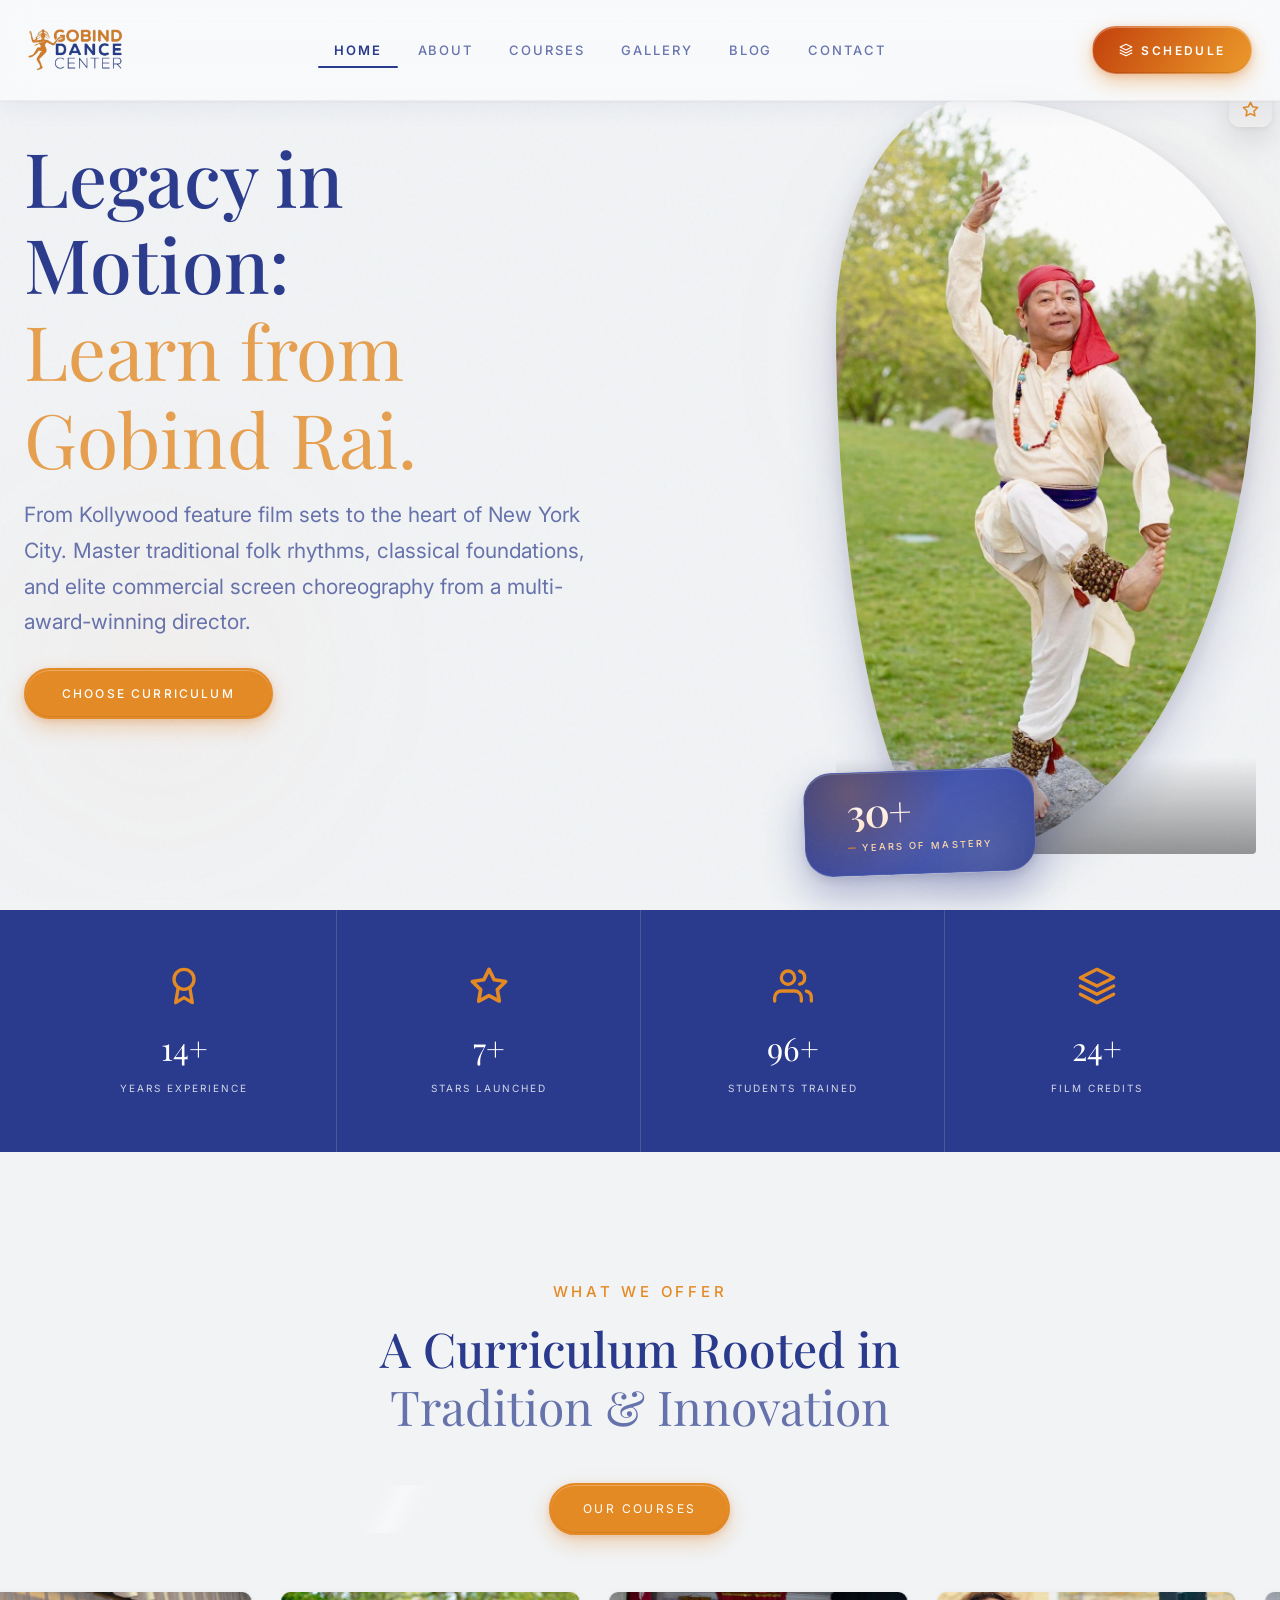
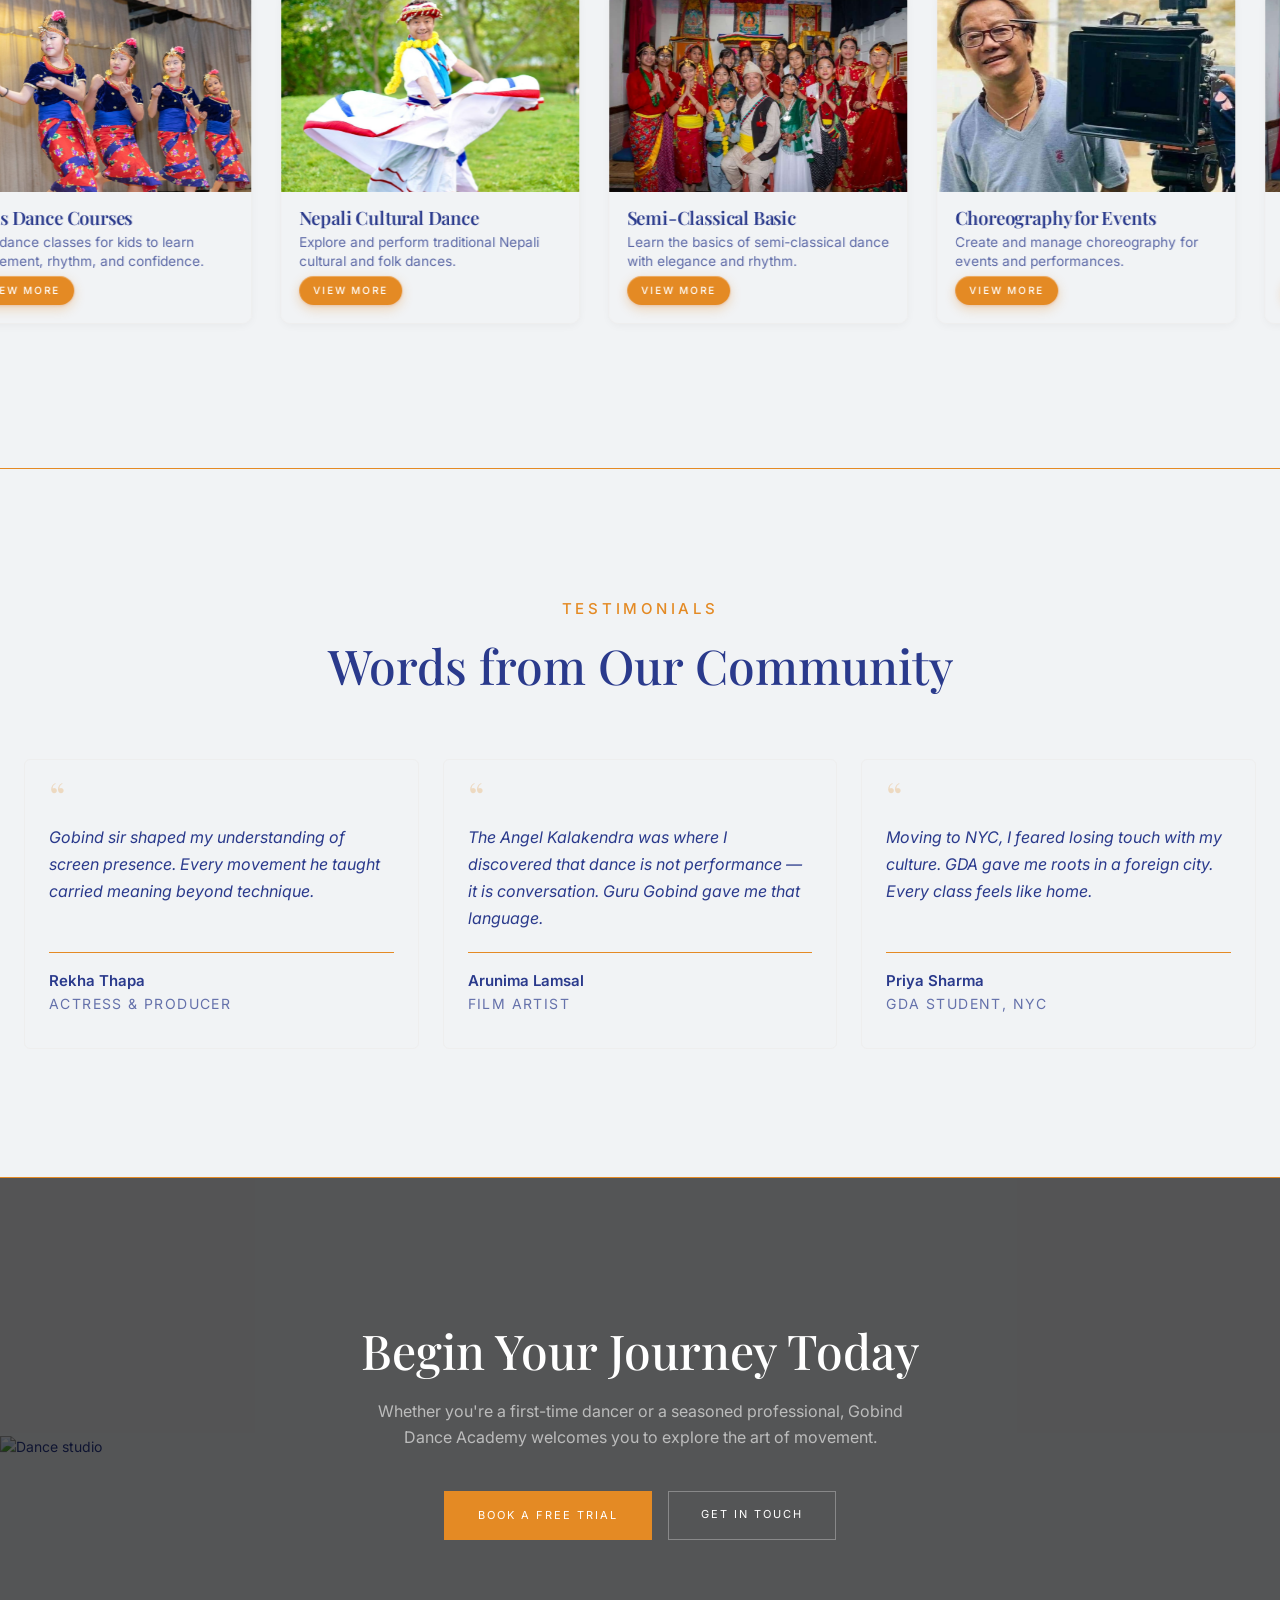
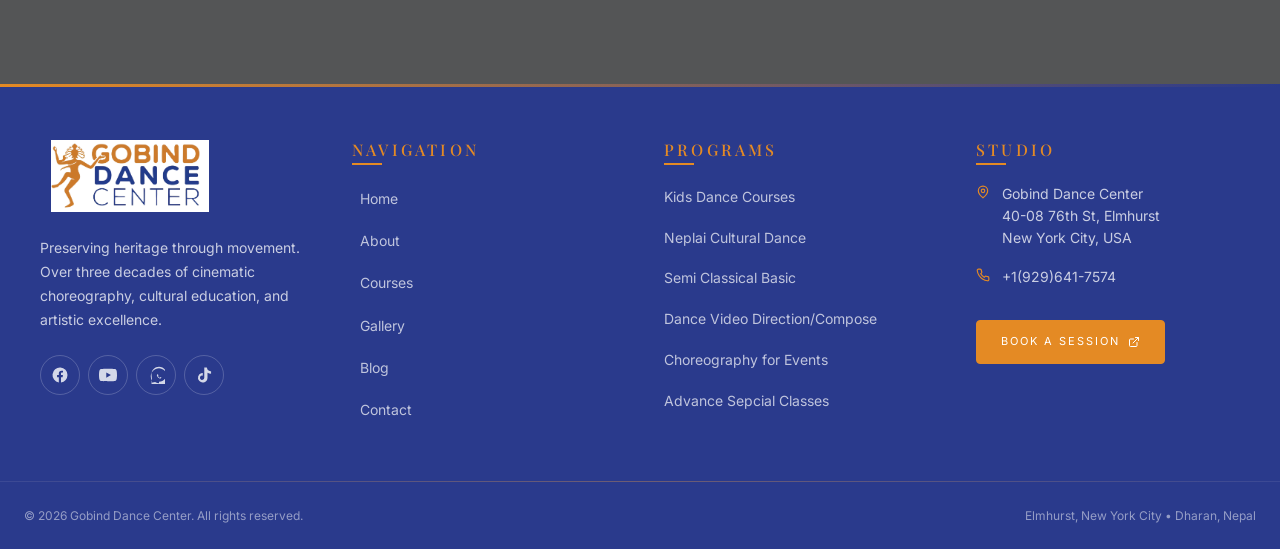
==== commit 41af8e0a: "Premium animated treatment for Choose Curriculum, Our Courses, View More, Send Message - Add shared " ====
--- a/index.html
+++ b/index.html
@@ -275,13 +275,66 @@
             border: 2px solid #E48A24;
             transition: all 0.3s ease;
             font-weight: 500;
-        }
+            position: relative;
+            isolation: isolate;
+            border-radius: 999px;
+            box-shadow:
+                0 8px 20px rgba(228, 138, 36, 0.32),
+                0 2px 6px rgba(194, 65, 12, 0.16),
+                inset 0 1px 0 rgba(255, 255, 255, 0.28),
+                inset 0 -1px 0 rgba(0, 0, 0, 0.08);
+            animation: btn-breathe 3.4s ease-in-out infinite;
+            will-change: transform, box-shadow;
+        }
+
+        .btn-primary::before {
+            content: '';
+            position: absolute;
+            top: 0;
+            left: -120%;
+            width: 65%;
+            height: 100%;
+            background: linear-gradient(
+                100deg,
+                transparent 0%,
+                rgba(255, 255, 255, 0.0) 30%,
+                rgba(255, 255, 255, 0.45) 50%,
+                rgba(255, 255, 255, 0.0) 70%,
+                transparent 100%
+            );
+            transform: skewX(-20deg);
+            pointer-events: none;
+            z-index: 1;
+            transition: left 1s cubic-bezier(0.22, 1, 0.36, 1);
+        }
+
+        .btn-primary::after {
+            content: '';
+            position: absolute;
+            inset: -3px;
+            border-radius: inherit;
+            background: linear-gradient(120deg, #E48A24, #F4A93B, #E48A24);
+            background-size: 200% 100%;
+            opacity: 0;
+            filter: blur(10px);
+            z-index: -1;
+            pointer-events: none;
+            transition: opacity 0.5s ease;
+        }
+
+        .btn-primary > * { position: relative; z-index: 2; }
 
         .btn-primary:hover {
             background: #2A3A8C;
             border-color: #2A3A8C;
             color: #FFFFFF;
-        }
+            transform: translateY(-4px) scale(1.04);
+            letter-spacing: 0.22em;
+            animation: btn-breathe-blue 3.4s ease-in-out infinite;
+        }
+
+        .btn-primary:hover::before { left: 130%; }
+        .btn-primary:hover::after  { opacity: 1; }
 
         @media (min-width: 1024px) {
             .hero-text {
@@ -944,13 +997,66 @@
             border: 2px solid #E48A24;
             transition: all 0.3s ease;
             cursor: pointer;
-        }
+            position: relative;
+            isolation: isolate;
+            border-radius: 999px;
+            box-shadow:
+                0 8px 20px rgba(228, 138, 36, 0.32),
+                0 2px 6px rgba(194, 65, 12, 0.16),
+                inset 0 1px 0 rgba(255, 255, 255, 0.28),
+                inset 0 -1px 0 rgba(0, 0, 0, 0.08);
+            animation: btn-breathe 3.4s ease-in-out infinite;
+            will-change: transform, box-shadow;
+        }
+
+        .offer-main-btn::before {
+            content: '';
+            position: absolute;
+            top: 0;
+            left: -120%;
+            width: 65%;
+            height: 100%;
+            background: linear-gradient(
+                100deg,
+                transparent 0%,
+                rgba(255, 255, 255, 0.0) 30%,
+                rgba(255, 255, 255, 0.45) 50%,
+                rgba(255, 255, 255, 0.0) 70%,
+                transparent 100%
+            );
+            transform: skewX(-20deg);
+            pointer-events: none;
+            z-index: 1;
+            transition: left 1s cubic-bezier(0.22, 1, 0.36, 1);
+        }
+
+        .offer-main-btn::after {
+            content: '';
+            position: absolute;
+            inset: -3px;
+            border-radius: inherit;
+            background: linear-gradient(120deg, #E48A24, #F4A93B, #E48A24);
+            background-size: 200% 100%;
+            opacity: 0;
+            filter: blur(10px);
+            z-index: -1;
+            pointer-events: none;
+            transition: opacity 0.5s ease;
+        }
+
+        .offer-main-btn > * { position: relative; z-index: 2; }
 
         .offer-main-btn:hover {
             background: #2A3A8C;
             border-color: #2A3A8C;
             color: white;
-        }
+            transform: translateY(-4px) scale(1.04);
+            letter-spacing: 0.24em;
+            animation: btn-breathe-blue 3.4s ease-in-out infinite;
+        }
+
+        .offer-main-btn:hover::before { left: 130%; }
+        .offer-main-btn:hover::after  { opacity: 1; }
 
         /* ── MARQUEE ── */
         .marquee-container {
@@ -1181,19 +1287,63 @@
             background: #E48A24;
             color: #FFFFFF;
             border: none;
-            border-radius: 4px;
+            border-radius: 999px;
             text-decoration: none;
-            transition: background 0.25s ease, transform 0.15s ease;
+            transition: background 0.25s ease, transform 0.25s cubic-bezier(0.22, 1, 0.36, 1),
+                        box-shadow 0.35s ease, letter-spacing 0.35s ease;
             font-weight: 500;
             margin-top: 0.05rem;
             cursor: pointer;
             position: relative;
             z-index: 5;
-        }
+            isolation: isolate;
+            overflow: hidden;
+            box-shadow:
+                0 4px 12px rgba(228, 138, 36, 0.30),
+                0 1px 3px rgba(194, 65, 12, 0.18),
+                inset 0 1px 0 rgba(255, 255, 255, 0.28);
+            animation: btn-breathe 3.4s ease-in-out infinite;
+            will-change: transform, box-shadow;
+        }
+
+        .offer-card-btn::before {
+            content: '';
+            position: absolute;
+            top: 0;
+            left: -120%;
+            width: 65%;
+            height: 100%;
+            background: linear-gradient(
+                100deg,
+                transparent 0%,
+                rgba(255, 255, 255, 0.0) 30%,
+                rgba(255, 255, 255, 0.50) 50%,
+                rgba(255, 255, 255, 0.0) 70%,
+                transparent 100%
+            );
+            transform: skewX(-20deg);
+            pointer-events: none;
+            z-index: 1;
+            transition: left 0.9s cubic-bezier(0.22, 1, 0.36, 1);
+        }
+
+        .offer-card-btn > * { position: relative; z-index: 2; }
 
         .offer-card-btn:hover {
             background: #2A3A8C;
-            transform: scale(0.97);
+            transform: translateY(-2px) scale(1.04);
+            letter-spacing: 0.22em;
+            animation: btn-breathe-blue 3.4s ease-in-out infinite;
+            box-shadow:
+                0 8px 18px rgba(42, 58, 140, 0.32),
+                0 2px 6px rgba(30, 43, 110, 0.18),
+                inset 0 1px 0 rgba(255, 255, 255, 0.22);
+        }
+
+        .offer-card-btn:hover::before { left: 130%; }
+
+        .offer-card-btn:active {
+            transform: translateY(0) scale(0.97);
         }
 
         @media (min-width: 768px) {
@@ -1477,6 +1627,28 @@
             }
             50% {
                 opacity: 0.3;
+            }
+        }
+
+        /* ── Reduce motion for all premium animated buttons ── */
+        @media (prefers-reduced-motion: reduce) {
+            .btn-primary,
+            .offer-main-btn,
+            .offer-card-btn,
+            .btn-primary::before,
+            .offer-main-btn::before,
+            .offer-card-btn::before {
+                animation: none !important;
+                transition: all 0.2s ease !important;
+            }
+            .btn-primary:hover,
+            .offer-main-btn:hover,
+            .offer-card-btn:hover {
+                transform: translateY(-2px) scale(1.02);
+            }
+            .btn-primary::after,
+            .offer-main-btn::after {
+                display: none;
             }
         }
     </style>
--- a/css/components/forms.css
+++ b/css/components/forms.css
@@ -331,6 +331,57 @@
 }
 
 /* ============================================
+   PREMIUM ANIMATED BUTTON — shared keyframes
+   & utility class used across pages.
+   Add `btn-premium` to any .btn/.offer-main-btn
+   to enable breathe + sheen + glow ring.
+   ============================================ */
+
+@keyframes btn-breathe {
+  0%, 100% {
+    box-shadow:
+      0 8px 20px rgba(228, 138, 36, 0.32),
+      0 2px 6px rgba(194, 65, 12, 0.16),
+      inset 0 1px 0 rgba(255, 255, 255, 0.28),
+      inset 0 -1px 0 rgba(0, 0, 0, 0.08);
+  }
+  50% {
+    box-shadow:
+      0 12px 28px rgba(228, 138, 36, 0.46),
+      0 4px 10px rgba(194, 65, 12, 0.24),
+      inset 0 1px 0 rgba(255, 255, 255, 0.38),
+      inset 0 -1px 0 rgba(0, 0, 0, 0.08);
+  }
+}
+
+@keyframes btn-breathe-blue {
+  0%, 100% {
+    box-shadow:
+      0 8px 20px rgba(42, 58, 140, 0.32),
+      0 2px 6px rgba(30, 43, 110, 0.16),
+      inset 0 1px 0 rgba(255, 255, 255, 0.22),
+      inset 0 -1px 0 rgba(0, 0, 0, 0.08);
+  }
+  50% {
+    box-shadow:
+      0 12px 28px rgba(42, 58, 140, 0.46),
+      0 4px 10px rgba(30, 43, 110, 0.24),
+      inset 0 1px 0 rgba(255, 255, 255, 0.30),
+      inset 0 -1px 0 rgba(0, 0, 0, 0.08);
+  }
+}
+
+@keyframes btn-sheen-sweep {
+  0%   { left: -120%; }
+  100% { left: 130%; }
+}
+
+@keyframes btn-ring-spin {
+  0%   { background-position: 0% 50%; }
+  100% { background-position: 200% 50%; }
+}
+
+/* ============================================
    MODAL COMPONENT
    ============================================ */
 
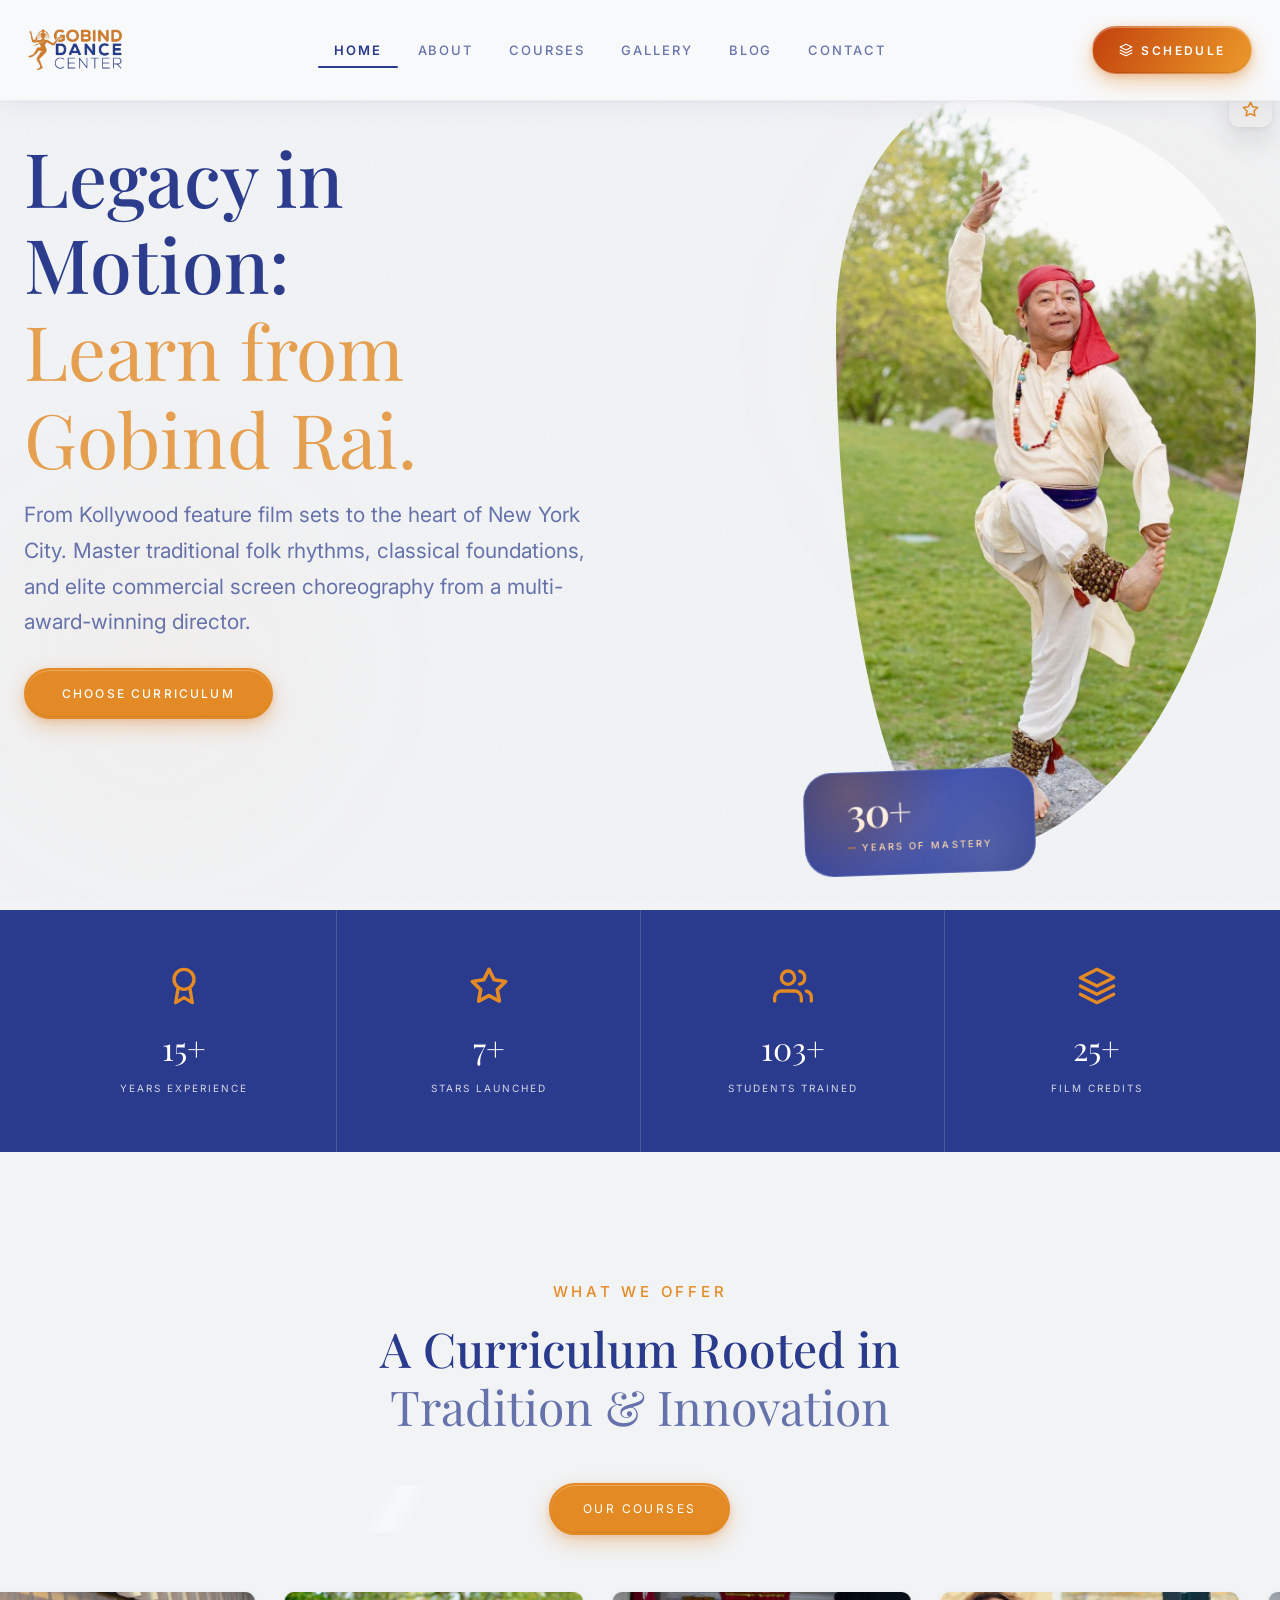
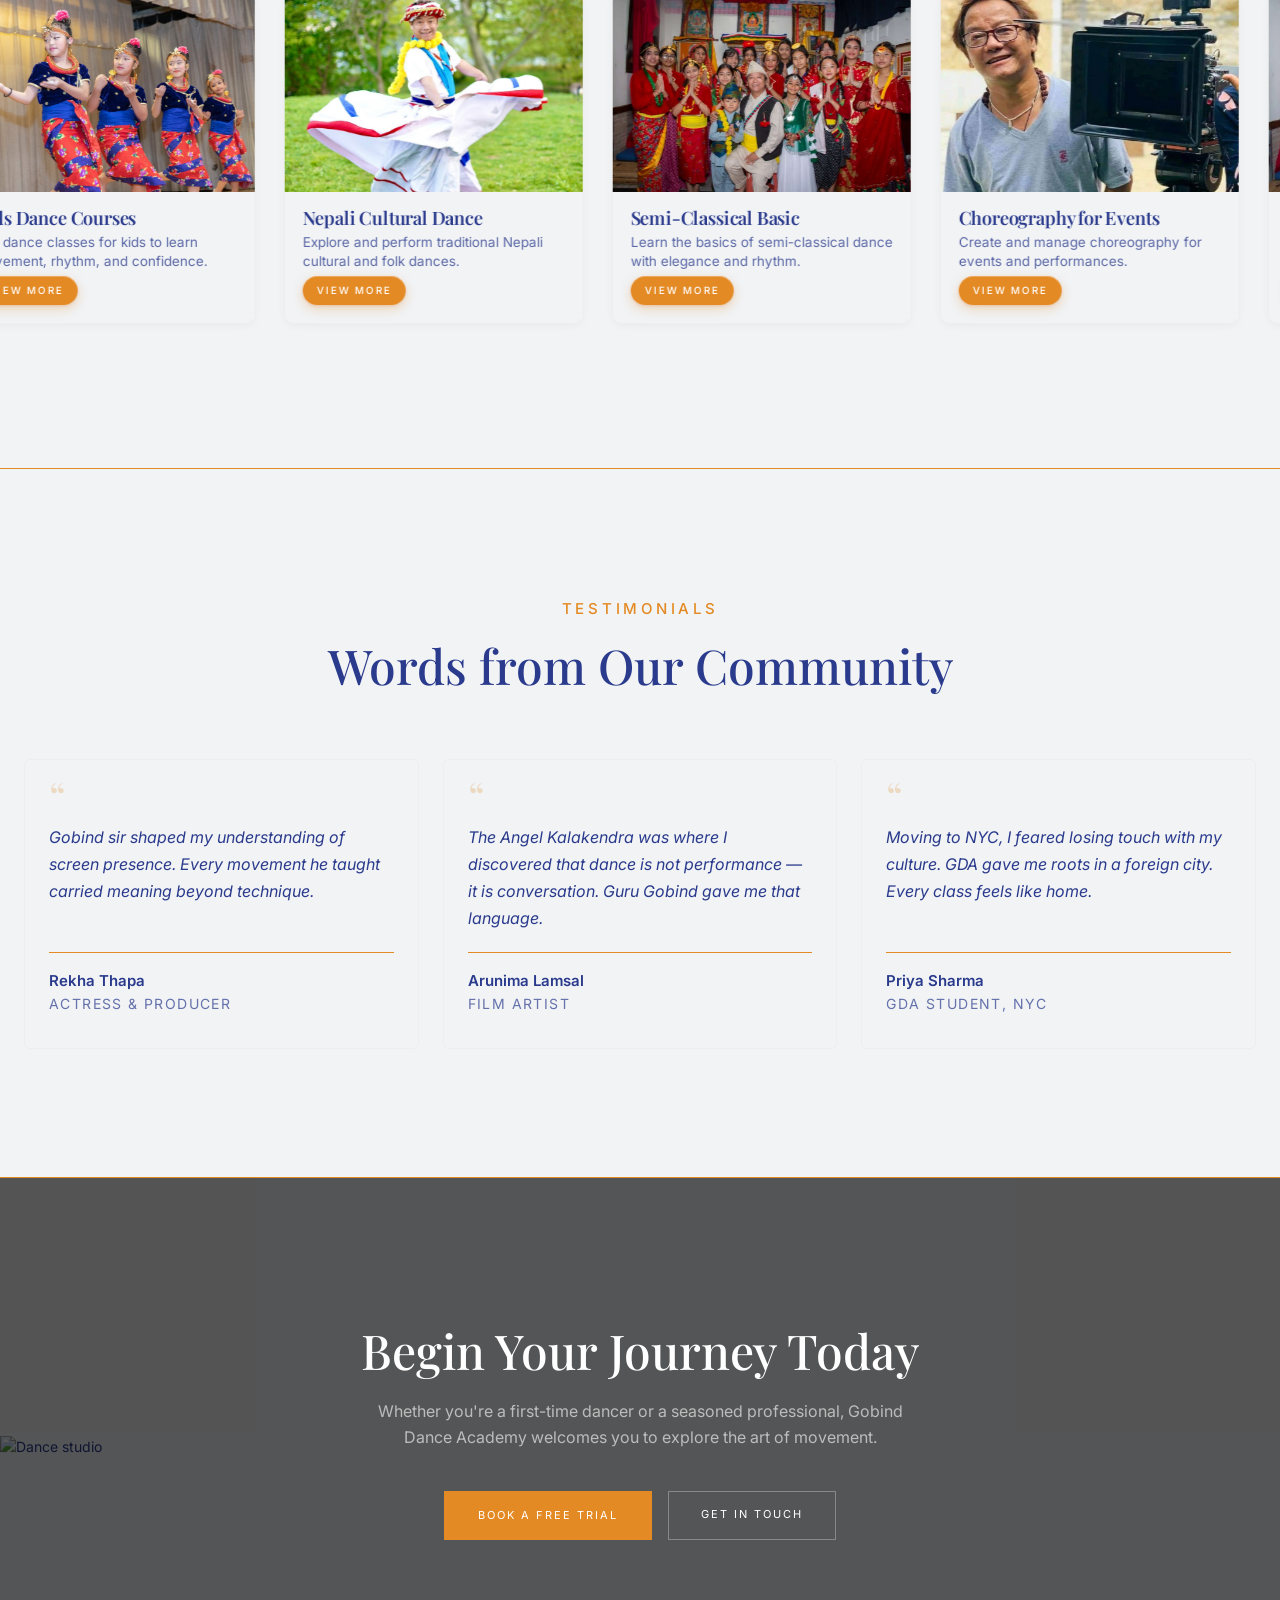
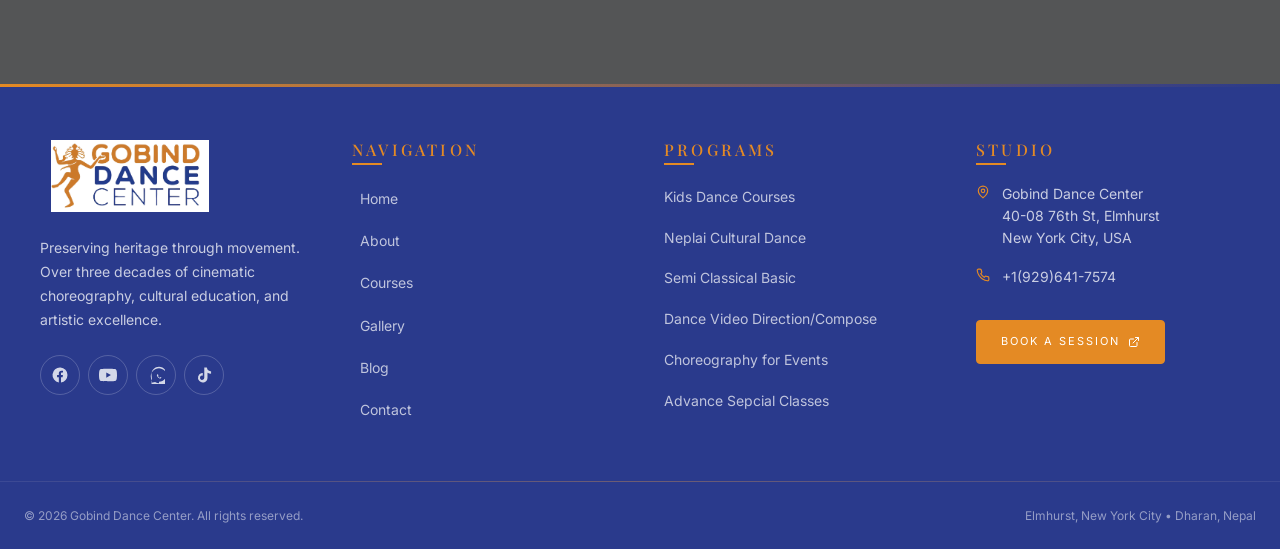
==== commit c5986839: "Remove dark overlay and card drop-shadow from hero image - Delete .hero-image-overlay rule and its e" ====
--- a/index.html
+++ b/index.html
@@ -397,14 +397,9 @@
             display: block;
             /* Modern asymmetric curve — not just a circle */
             border-radius: 32% 68% 70% 30% / 30% 30% 70% 70%;
-            box-shadow:
-                0 24px 50px rgba(42, 58, 140, 0.18),
-                0 8px 20px rgba(0, 0, 0, 0.10);
             transition:
                 transform 0.7s cubic-bezier(0.22, 1, 0.36, 1),
-                box-shadow 0.7s cubic-bezier(0.22, 1, 0.36, 1),
-                border-radius 0.9s cubic-bezier(0.22, 1, 0.36, 1),
-                filter 0.7s cubic-bezier(0.22, 1, 0.36, 1);
+                border-radius 0.9s cubic-bezier(0.22, 1, 0.36, 1);
             will-change: transform, border-radius;
             /* gentle continuous float */
             animation: hero-img-float 7s ease-in-out infinite;
@@ -419,11 +414,6 @@
             /* Soften corners on hover (still organic, but more uniform) */
             border-radius: 24% 24% 24% 24% / 24% 24% 24% 24%;
             transform: translateY(-12px) scale(1.03);
-            box-shadow:
-                0 36px 70px rgba(42, 58, 140, 0.30),
-                0 14px 30px rgba(228, 138, 36, 0.18),
-                0 0 0 1px rgba(228, 138, 36, 0.20);
-            filter: saturate(1.1) contrast(1.05);
             animation-play-state: paused;
         }
 
@@ -432,16 +422,6 @@
             .hero-image-wrapper:hover .hero-image {
                 transform: translateY(-4px) scale(1.02);
             }
-        }
-
-        .hero-image-overlay {
-            position: absolute;
-            bottom: 0;
-            left: 0;
-            right: 0;
-            background: linear-gradient(to top, rgba(0, 0, 0, 0.4), transparent);
-            height: 6rem;
-            border-radius: 0 0 4px 4px;
         }
 
         .hero-image-card {
@@ -454,17 +434,12 @@
             border: 1px solid rgba(255, 255, 255, 0.18);
             border-radius: 24px;
             padding: 0.9rem 1.6rem 0.85rem;
-            box-shadow:
-              0 18px 40px rgba(42, 58, 140, 0.35),
-              0 4px 10px rgba(0, 0, 0, 0.10),
-              inset 0 1px 0 rgba(255, 255, 255, 0.20);
             min-width: 150px;
             overflow: hidden;
             isolation: isolate;
             transform: translateY(0) rotate(-2deg);
             transition:
               transform 0.5s cubic-bezier(0.22, 1, 0.36, 1),
-              box-shadow 0.5s ease,
               border-color 0.4s ease,
               background 0.5s ease;
         }
@@ -1689,7 +1664,6 @@
                     <div class="hero-image-container fade-in-up" style="animation-delay: 0.2s;">
                         <div class="hero-image-wrapper">
                             <img src="assets/images/Gobind.jpg" alt="Gobind Rai choreographer portrait" class="hero-image" />
-                            <div class="hero-image-overlay"></div>
 
                             <!-- 30+ Years Card -->
                             <div class="hero-image-card">
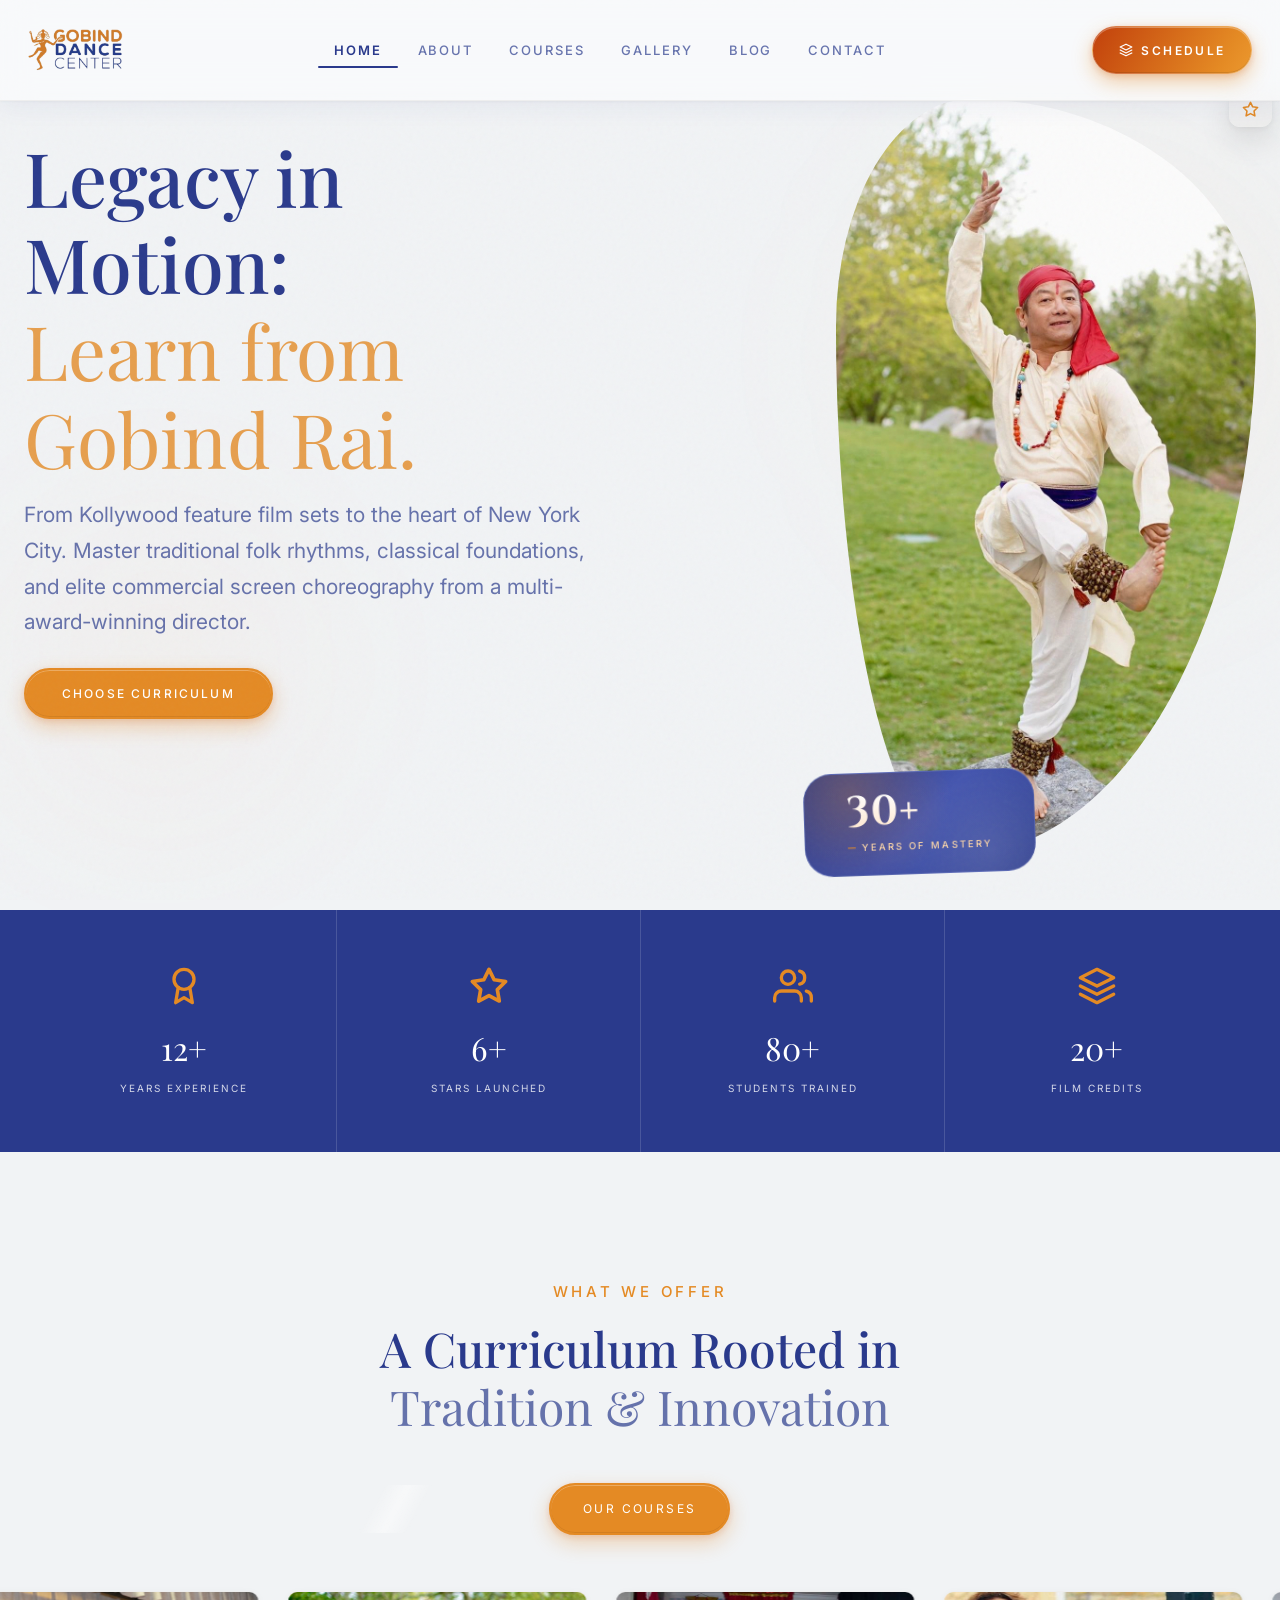
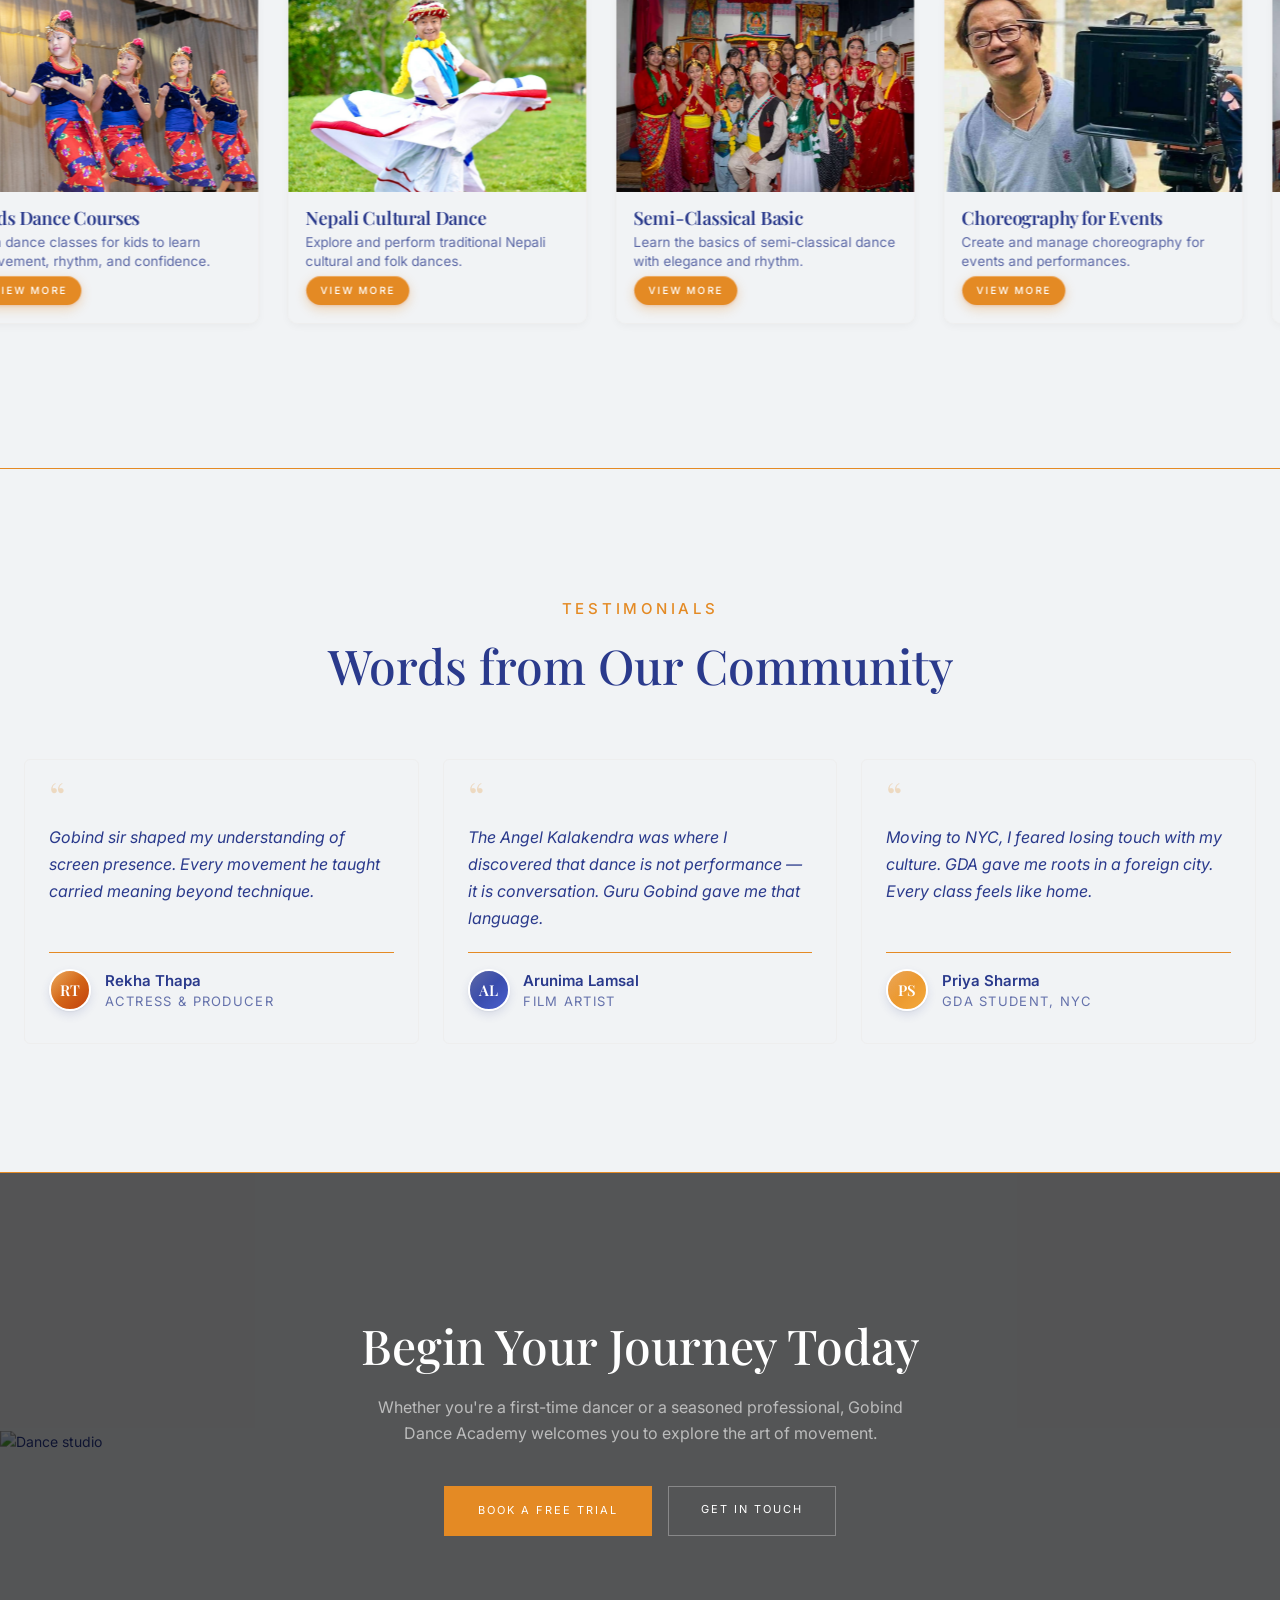
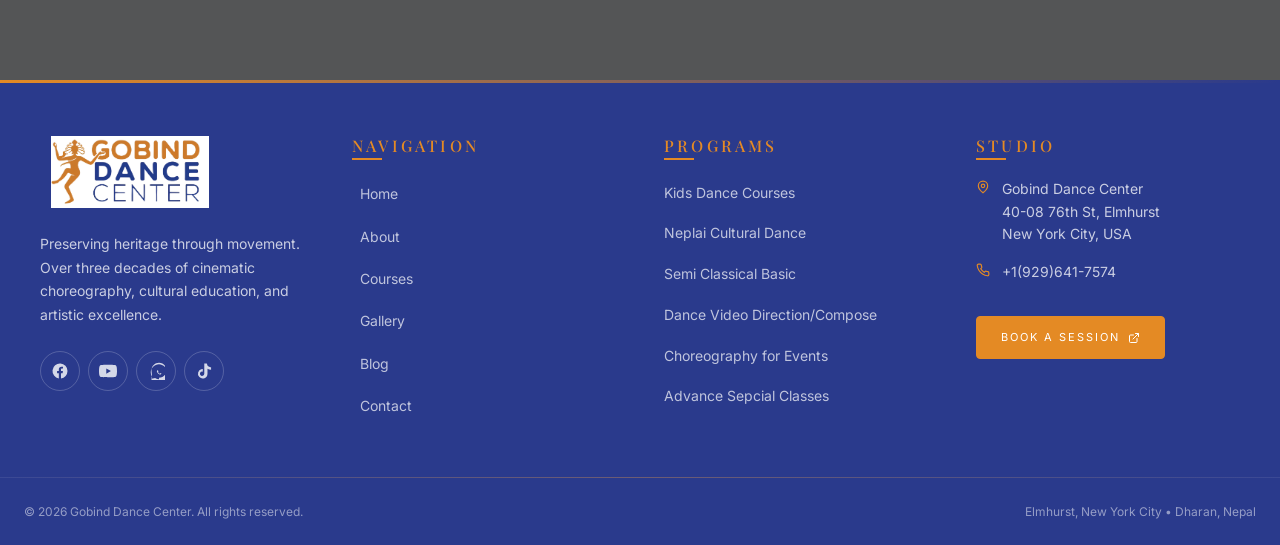
==== commit 68697c34: "Use Cinzel display serif for the hero '30+' accent Swap .hero-image-card-value from the body's Playf" ====
--- a/index.html
+++ b/index.html
@@ -10,7 +10,7 @@
     <link rel="preconnect" href="https://fonts.googleapis.com" />
     <link rel="preconnect" href="https://fonts.gstatic.com" crossorigin />
     <link rel="icon" type="image/png" href="assets/icons/Febicone.png" />
-    <link href="https://fonts.googleapis.com/css2?family=Playfair+Display:ital,wght@0,400;0,500;0,600;0,700;1,400;1,500&family=Inter:wght@300;400;500;600;700&display=swap" rel="stylesheet" />
+    <link href="https://fonts.googleapis.com/css2?family=Cinzel:wght@600;700;800&family=Playfair+Display:ital,wght@0,400;0,500;0,600;0,700;1,400;1,500&family=Inter:wght@300;400;500;600;700&display=swap" rel="stylesheet" />
 
     <!-- CSS -->
     <link rel="stylesheet" href="css/global.css" />
@@ -551,12 +551,16 @@
         }
 
         .hero-image-card-value {
-            font-family: var(--font-serif);
-            font-size: 1.8rem;
+            /* Cinzel — Roman lapidary display serif, intentionally
+               distinct from the body's Playfair Display serif so the
+               "30+" reads as a monumental accent. Falls back to
+               Cinzel's serif defaults if the webfont hasn't loaded. */
+            font-family: 'Cinzel', 'Trajan Pro', 'Times New Roman', serif;
+            font-size: 1.85rem;
             color: #FFFFFF;
             line-height: 1;
-            font-weight: 600;
-            letter-spacing: -0.02em;
+            font-weight: 700;
+            letter-spacing: 0.02em;
             background: linear-gradient(180deg, #FFFFFF 0%, #FFE6CC 100%);
             -webkit-background-clip: text;
             background-clip: text;
@@ -564,6 +568,8 @@
             position: relative;
             display: inline-block;
             animation: card-value-glow 3.4s ease-in-out infinite;
+            text-rendering: geometricPrecision;
+            -webkit-font-smoothing: antialiased;
         }
 
         @keyframes card-value-glow {
@@ -573,25 +579,25 @@
 
         @media (min-width: 640px) {
             .hero-image-card-value {
-                font-size: 2.2rem;
+                font-size: 2.25rem;
             }
         }
 
         @media (min-width: 1024px) {
             .hero-image-card-value {
-                font-size: 2.5rem;
+                font-size: 2.6rem;
             }
         }
 
         @media (min-width: 1920px) {
             .hero-image-card-value {
-                font-size: 2.1rem;
+                font-size: 2.2rem;
             }
         }
 
         @media (min-width: 2560px) {
             .hero-image-card-value {
-                font-size: 1.85rem;
+                font-size: 1.95rem;
             }
         }
 
@@ -1469,6 +1475,73 @@
             margin-bottom: 1.25rem;
         }
 
+        .testimonial-author {
+            display: flex;
+            align-items: center;
+            gap: 0.85rem;
+        }
+
+        .testimonial-avatar {
+            flex-shrink: 0;
+            width: 42px;
+            height: 42px;
+            border-radius: 50%;
+            display: inline-flex;
+            align-items: center;
+            justify-content: center;
+            color: #ffffff;
+            font-family: var(--font-serif);
+            font-size: 15px;
+            font-weight: 600;
+            letter-spacing: 0.02em;
+            border: 2px solid #ffffff;
+            box-shadow:
+                0 4px 10px rgba(42, 58, 140, 0.12),
+                0 1px 2px rgba(0, 0, 0, 0.06);
+            transition: transform 0.4s cubic-bezier(0.22, 1, 0.36, 1),
+                        box-shadow 0.4s ease;
+            position: relative;
+            overflow: hidden;
+            will-change: transform;
+        }
+
+        .testimonial-card:hover .testimonial-avatar {
+            transform: scale(1.06) rotate(-3deg);
+            box-shadow:
+                0 8px 18px rgba(42, 58, 140, 0.20),
+                0 2px 4px rgba(0, 0, 0, 0.08);
+        }
+
+        /* Subtle highlight gloss on the avatar */
+        .testimonial-avatar::after {
+            content: '';
+            position: absolute;
+            inset: 0;
+            background: linear-gradient(
+                135deg,
+                rgba(255, 255, 255, 0.25) 0%,
+                rgba(255, 255, 255, 0) 50%
+            );
+            pointer-events: none;
+        }
+
+        /* Three on-brand gradient variants for variety */
+        .testimonial-avatar.avatar-1 {
+            background: linear-gradient(135deg, #E48A24 0%, #C2410C 100%);
+        }
+        .testimonial-avatar.avatar-2 {
+            background: linear-gradient(135deg, #2A3A8C 0%, #4A5FCE 100%);
+        }
+        .testimonial-avatar.avatar-3 {
+            background: linear-gradient(135deg, #E48A24 0%, #F4A93B 100%);
+        }
+
+        .testimonial-author-text {
+            display: flex;
+            flex-direction: column;
+            line-height: 1.3;
+        }
+
         .testimonial-author-name {
             font-weight: 600;
             font-size: 15px;
@@ -1476,8 +1549,9 @@
         }
 
         .testimonial-author-role {
-            font-size: 14px;
+            font-size: 13px;
             color: rgba(42, 58, 140, 0.7);
+            margin-top: 2px;
         }
 
         /* ============================================================
@@ -1775,8 +1849,11 @@
                         <span class="testimonial-quote">&ldquo;</span>
                         <p class="testimonial-text">Gobind sir shaped my understanding of screen presence. Every movement he taught carried meaning beyond technique.</p>
                         <div class="testimonial-author">
-                            <p class="testimonial-author-name">Rekha Thapa</p>
-                            <p class="testimonial-author-role">Actress &amp; Producer</p>
+                            <span class="testimonial-avatar avatar-1" aria-hidden="true">RT</span>
+                            <div class="testimonial-author-text">
+                                <p class="testimonial-author-name">Rekha Thapa</p>
+                                <p class="testimonial-author-role">Actress &amp; Producer</p>
+                            </div>
                         </div>
                     </div>
 
@@ -1784,8 +1861,11 @@
                         <span class="testimonial-quote">&ldquo;</span>
                         <p class="testimonial-text">The Angel Kalakendra was where I discovered that dance is not performance — it is conversation. Guru Gobind gave me that language.</p>
                         <div class="testimonial-author">
-                            <p class="testimonial-author-name">Arunima Lamsal</p>
-                            <p class="testimonial-author-role">Film Artist</p>
+                            <span class="testimonial-avatar avatar-2" aria-hidden="true">AL</span>
+                            <div class="testimonial-author-text">
+                                <p class="testimonial-author-name">Arunima Lamsal</p>
+                                <p class="testimonial-author-role">Film Artist</p>
+                            </div>
                         </div>
                     </div>
 
@@ -1793,8 +1873,11 @@
                         <span class="testimonial-quote">&ldquo;</span>
                         <p class="testimonial-text">Moving to NYC, I feared losing touch with my culture. GDA gave me roots in a foreign city. Every class feels like home.</p>
                         <div class="testimonial-author">
-                            <p class="testimonial-author-name">Priya Sharma</p>
-                            <p class="testimonial-author-role">GDA Student, NYC</p>
+                            <span class="testimonial-avatar avatar-3" aria-hidden="true">PS</span>
+                            <div class="testimonial-author-text">
+                                <p class="testimonial-author-name">Priya Sharma</p>
+                                <p class="testimonial-author-role">GDA Student, NYC</p>
+                            </div>
                         </div>
                     </div>
                 </div>
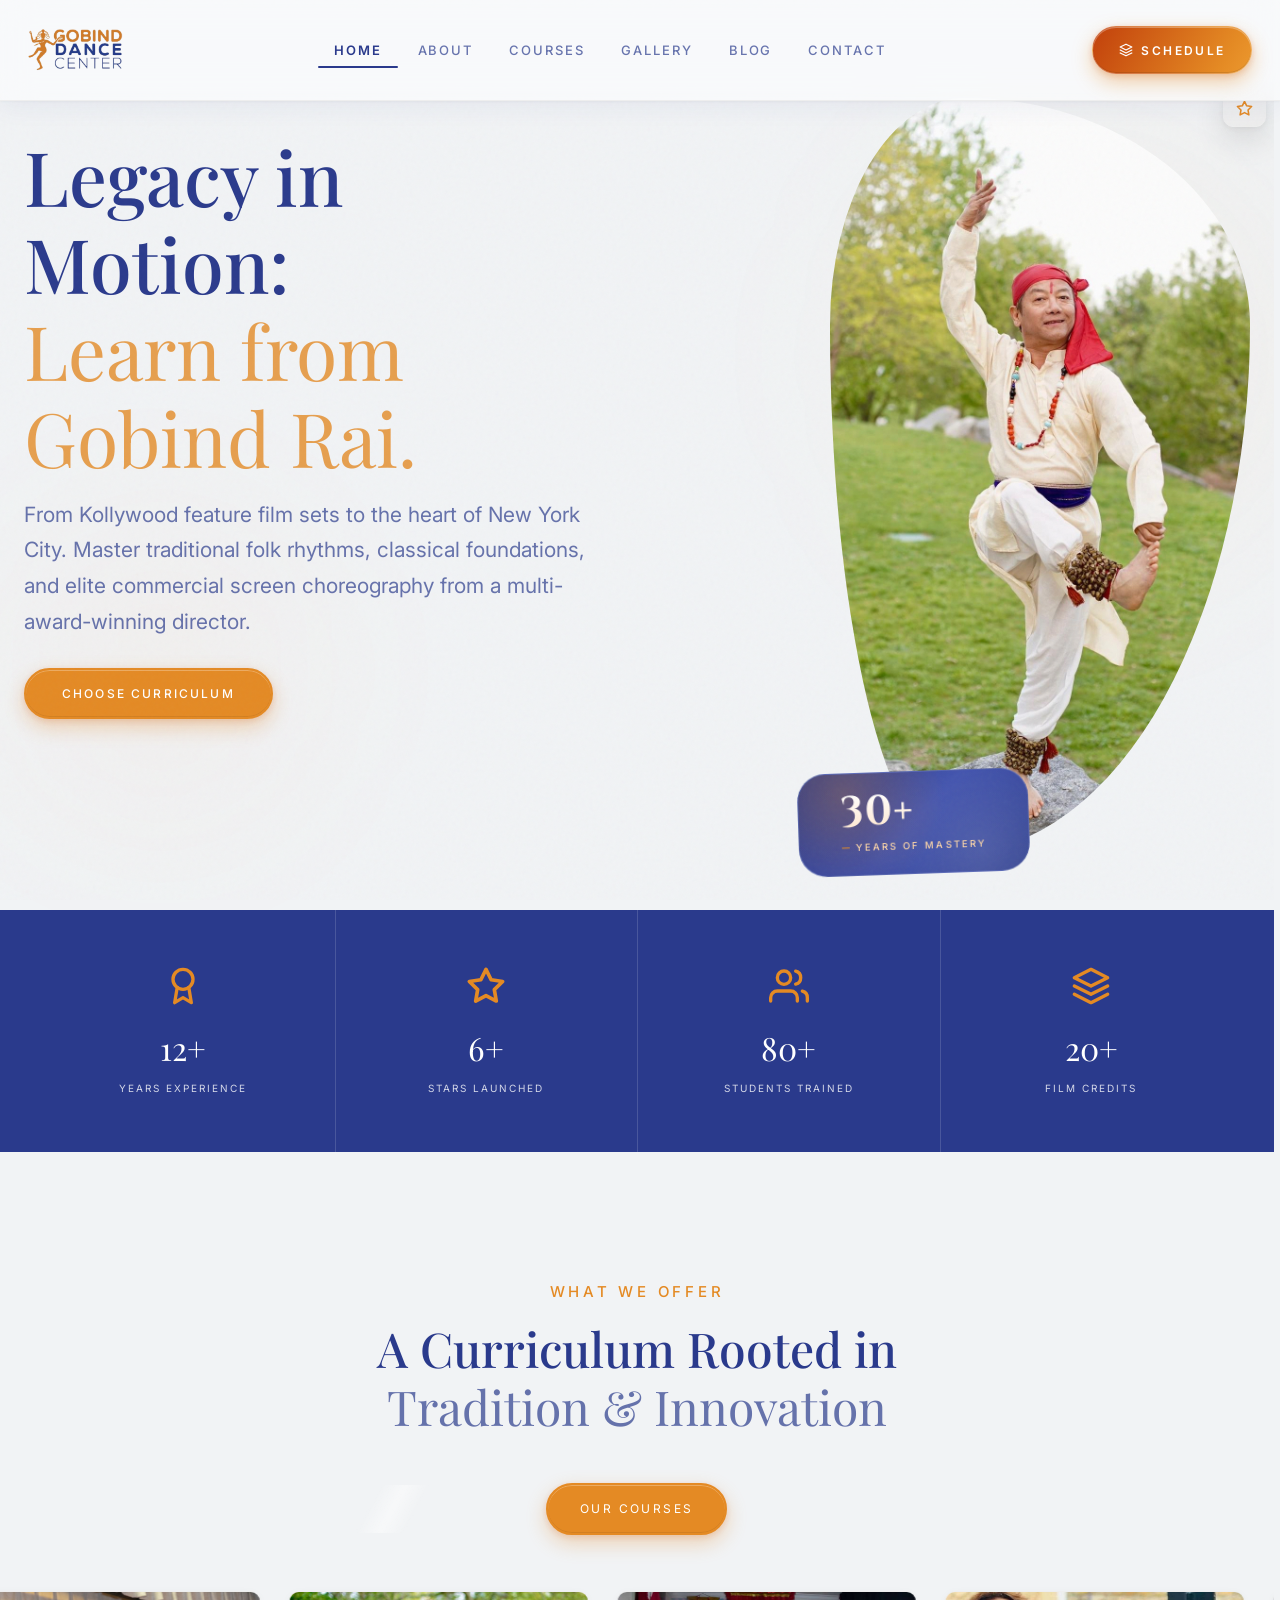
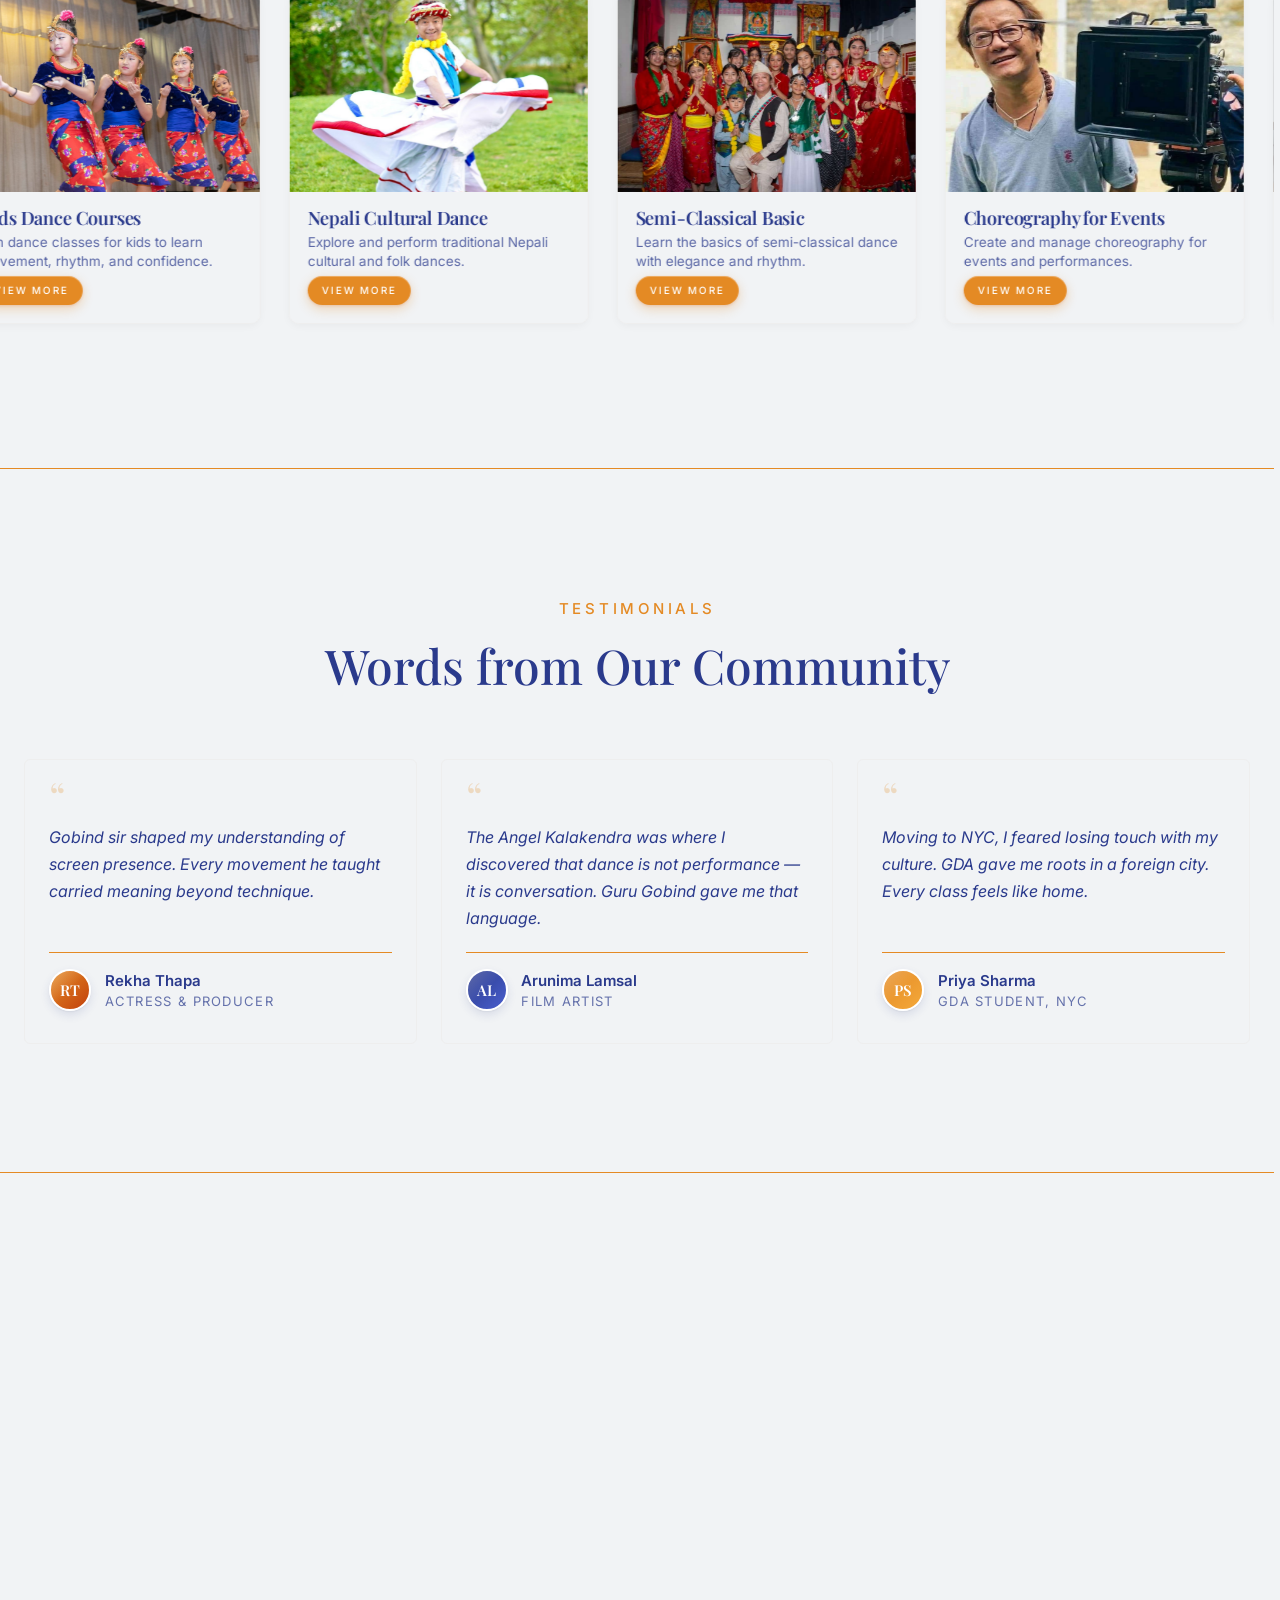
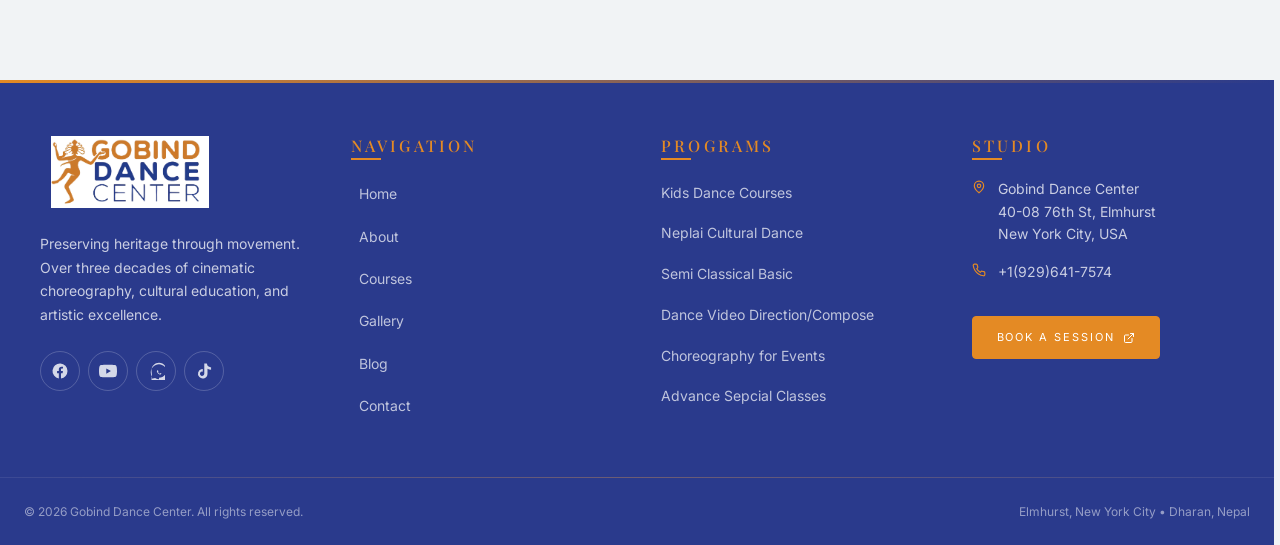
==== commit 32ec7bce: "Full responsive overhaul for 4K / 8K / 75" 8K TV + faster Calendly RESPONSIVE: add 2560px (4K) and 3" ====
--- a/index.html
+++ b/index.html
@@ -1381,6 +1381,36 @@
         @media (min-width: 2560px) {
             .marquee-track {
                 gap: 2.25rem;
+            }
+        }
+
+        /* ── 8K / 75" 8K TV tier ──
+           Promotes the marquee and global layout for ultra-wide displays
+           so the page doesn't feel cramped on a 75" 8K screen. */
+        @media (min-width: 2560px) {
+            :root {
+                --container-max: 2000px;
+            }
+        }
+
+        @media (min-width: 3840px) {
+            :root {
+                --container-max: 2400px;
+            }
+
+            .marquee-track {
+                gap: 3rem;
+            }
+
+            .container {
+                max-width: var(--container-max);
+                padding-left: 2.5rem;
+                padding-right: 2.5rem;
+            }
+
+            /* Hero image can finally breathe on 8K */
+            .hero-image-wrapper {
+                max-width: 720px;
             }
         }
 
--- a/css/global.css
+++ b/css/global.css
@@ -15,6 +15,9 @@
 
 html {
   scroll-behavior: smooth;
+  /* Reserve scrollbar space so pages don't shift on content changes
+     (e.g. when a long section lazy-paints in). */
+  scrollbar-gutter: stable;
 }
 
 body {
@@ -34,6 +37,42 @@
 img, picture, video, canvas, svg {
   display: block;
   max-width: 100%;
+}
+
+/* ── Section-level rendering hints ──
+   content-visibility: auto skips rendering for off-screen sections,
+   which is the single biggest win for long pages on scroll. The
+   contain-intrinsic-size keeps the scrollbar stable.
+
+   1px 800px is enough for a normal-density section, but very tall
+   sections (hero with calc(100vh - 72px), contact-hero with
+   height: 45vh) need a larger intrinsic on large screens so the
+   browser doesn't recompute scrollbar length mid-scroll. */
+main > section,
+main > .container > section {
+  content-visibility: auto;
+  contain-intrinsic-size: 1px 800px;
+}
+
+@media (min-width: 2560px) {
+  main > section,
+  main > .container > section {
+    contain-intrinsic-size: 1px 1400px;
+  }
+}
+
+@media (min-width: 3840px) {
+  main > section,
+  main > .container > section {
+    contain-intrinsic-size: 1px 2000px;
+  }
+}
+
+/* Reduce motion safety net for the compositor hints above. */
+@media (prefers-reduced-motion: reduce) {
+  body { transform: none; }
+  main > section,
+  main > .container > section { content-visibility: visible; }
 }
 
 input, button, textarea, select {
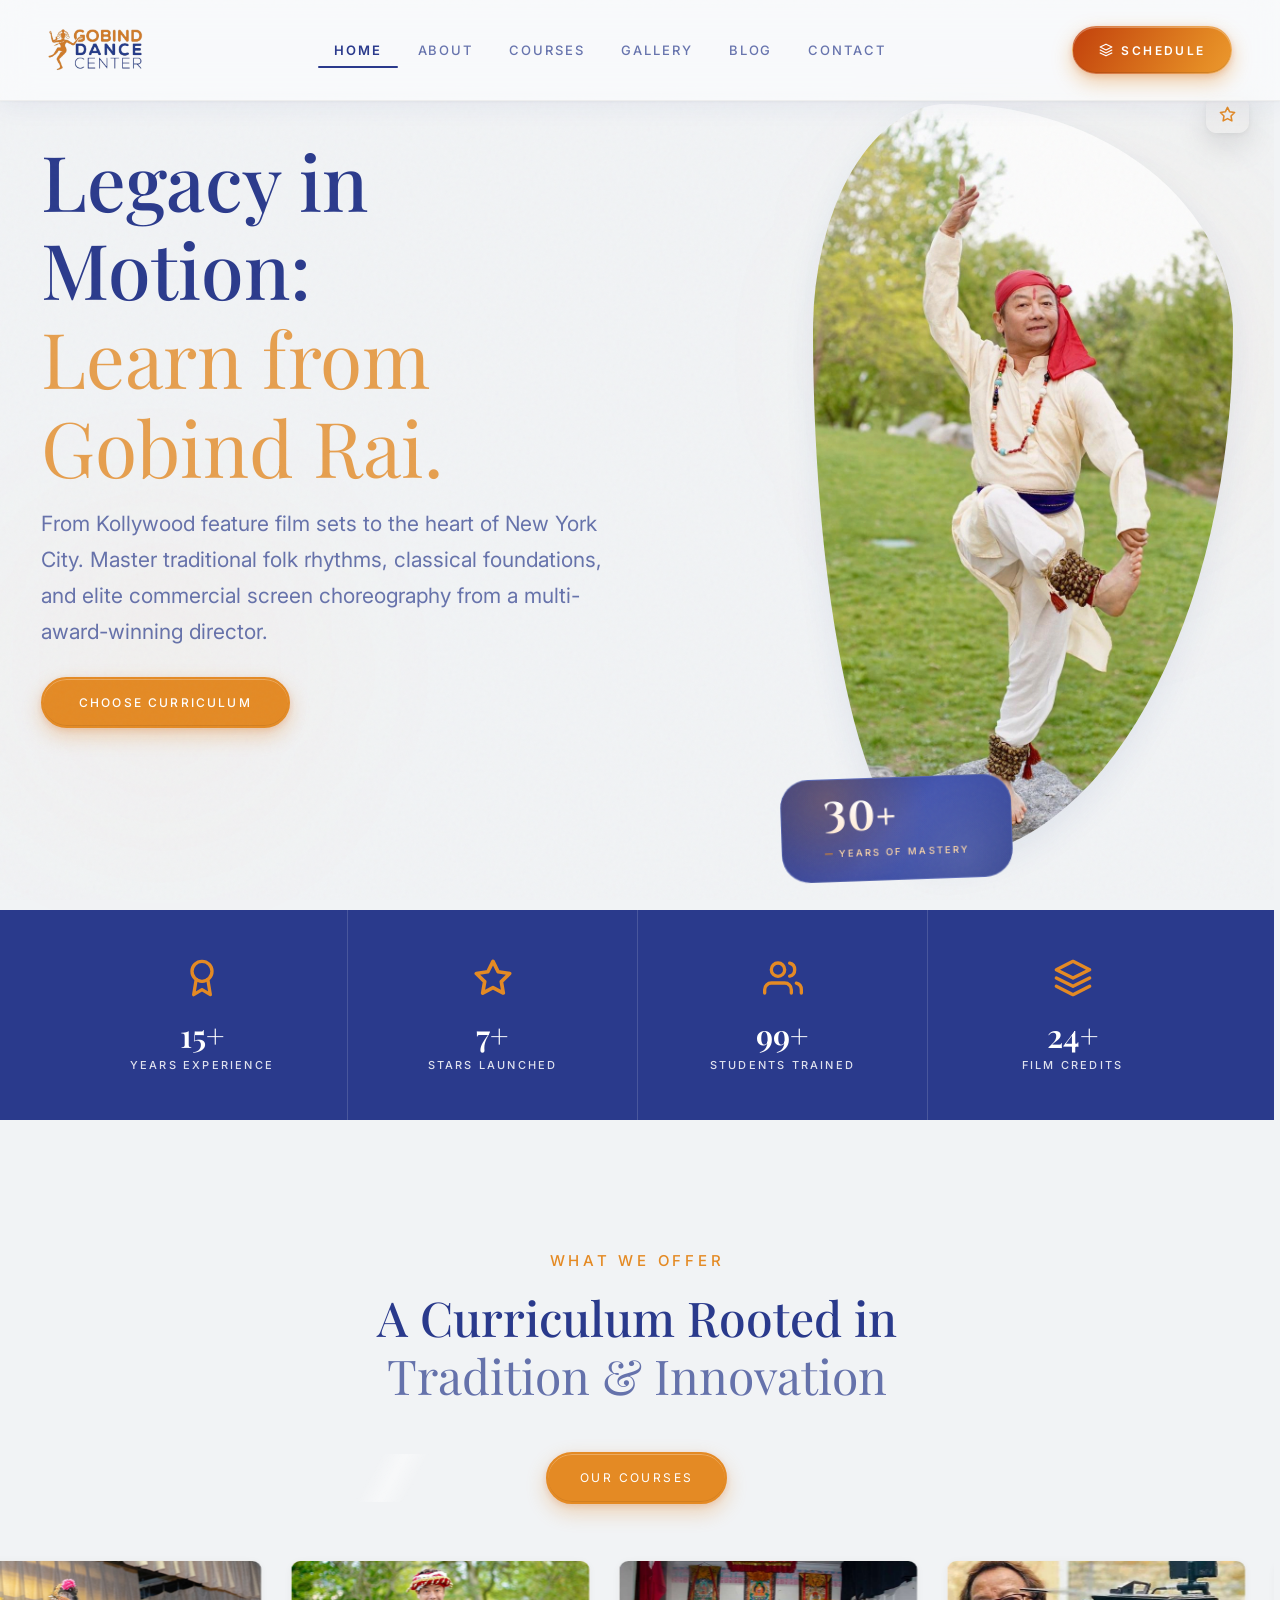
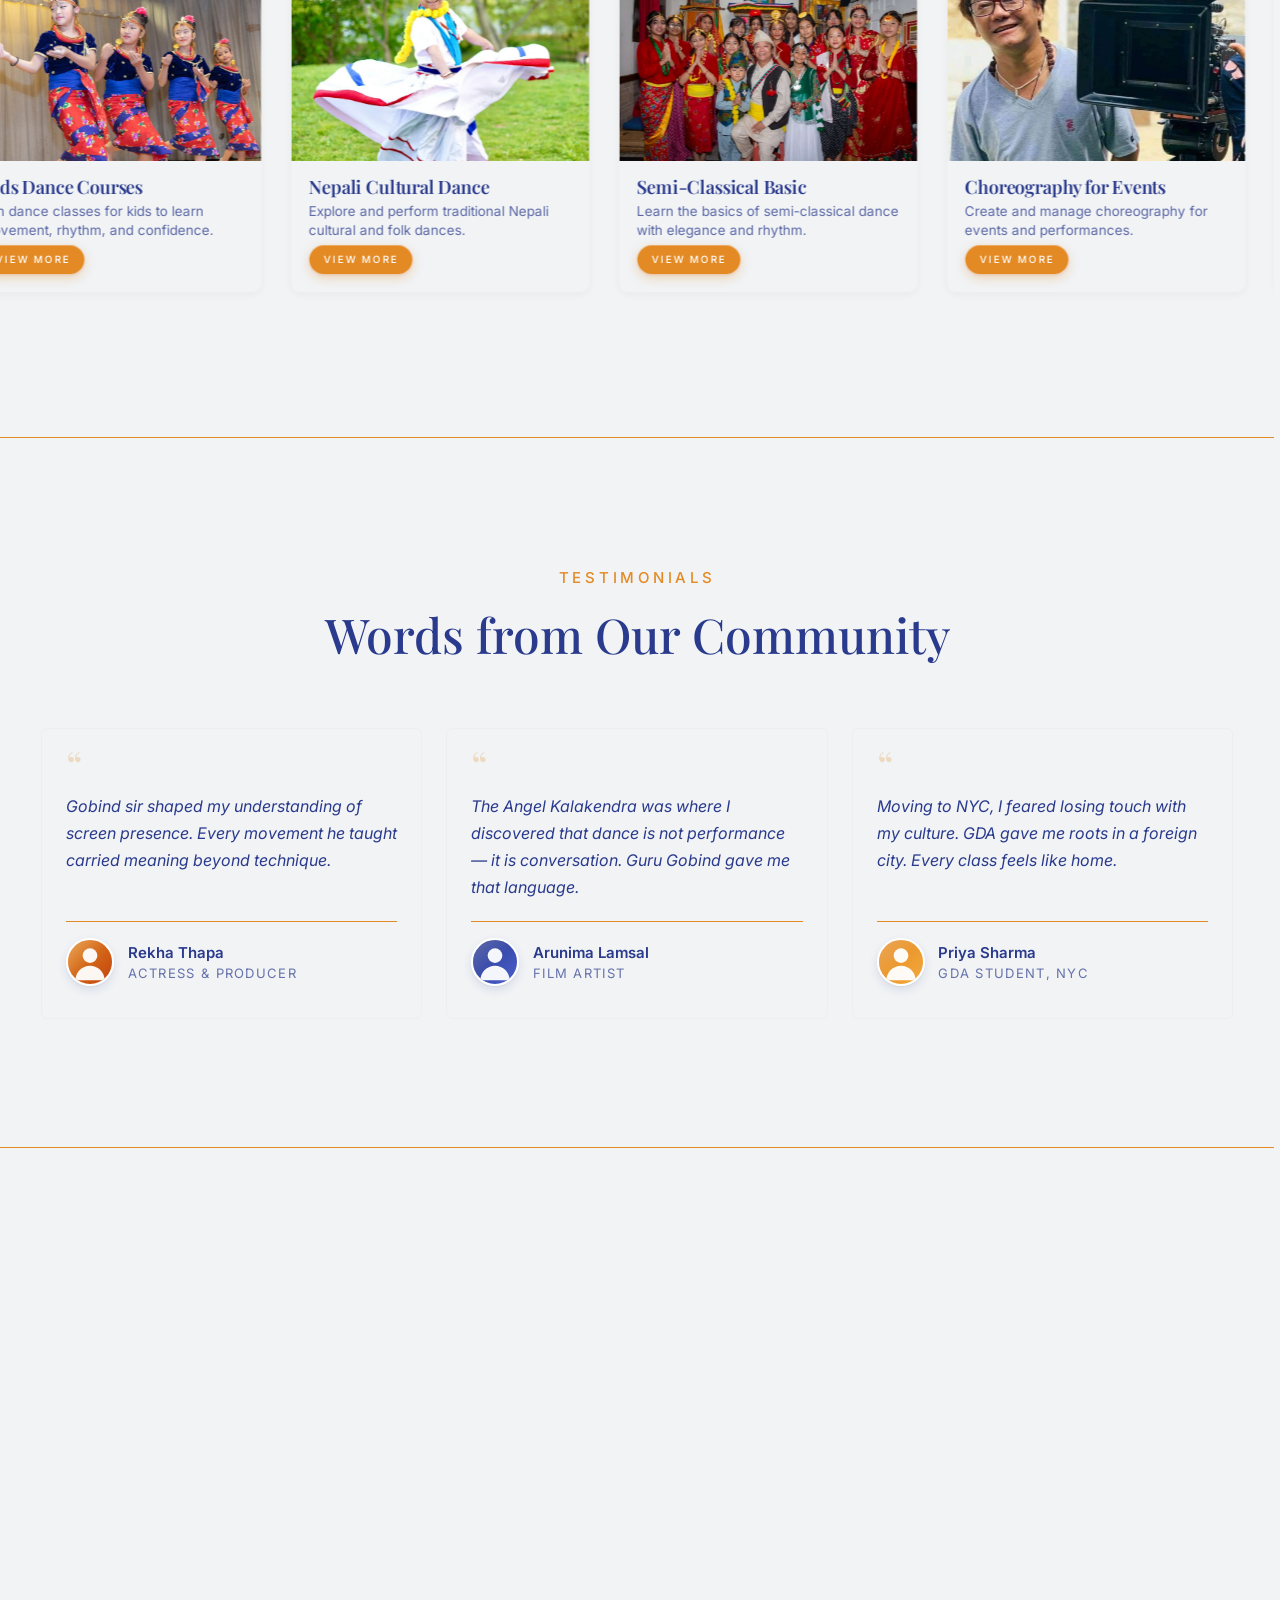
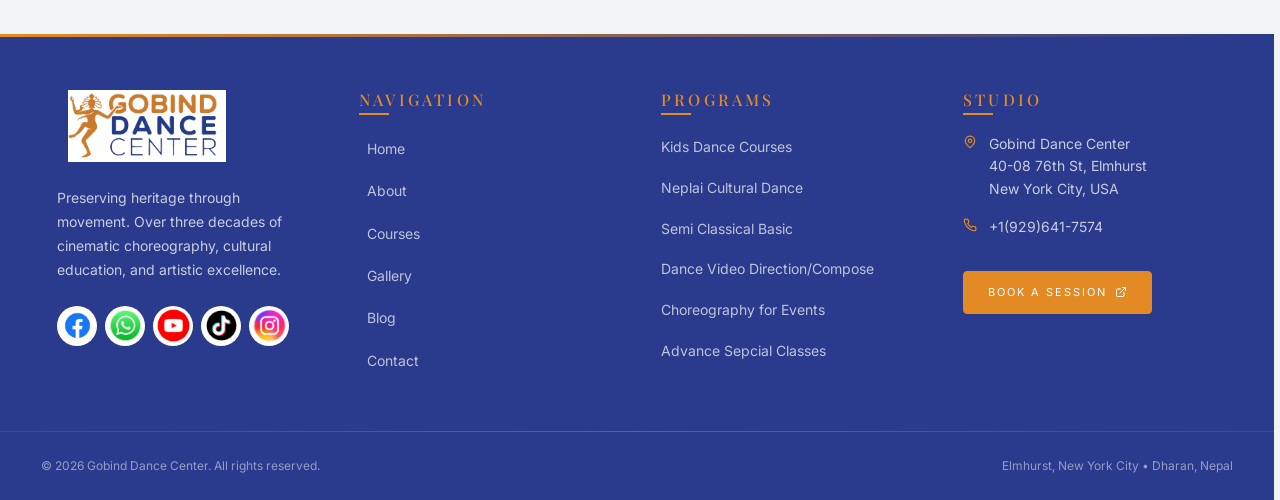
==== commit 273ffb25: "@ Booking page: separate 6-second loader, cinematic blur, no countdown - book-meeting.html: add a se" ====
--- a/index.html
+++ b/index.html
@@ -398,11 +398,14 @@
             /* Modern asymmetric curve — not just a circle */
             border-radius: 32% 68% 70% 30% / 30% 30% 70% 70%;
             transition:
-                transform 0.7s cubic-bezier(0.22, 1, 0.36, 1),
-                border-radius 0.9s cubic-bezier(0.22, 1, 0.36, 1);
-            will-change: transform, border-radius;
+                transform 0.9s cubic-bezier(0.22, 1, 0.36, 1),
+                border-radius 1.1s cubic-bezier(0.22, 1, 0.36, 1),
+                filter 0.9s cubic-bezier(0.22, 1, 0.36, 1),
+                box-shadow 0.9s cubic-bezier(0.22, 1, 0.36, 1);
+            will-change: transform, border-radius, filter;
             /* gentle continuous float */
             animation: hero-img-float 7s ease-in-out infinite;
+            box-shadow: 0 12px 32px rgba(42, 58, 140, 0.08);
         }
 
         @keyframes hero-img-float {
@@ -410,17 +413,38 @@
             50%      { transform: translateY(-8px); }
         }
 
-        .hero-image-wrapper:hover .hero-image {
-            /* Soften corners on hover (still organic, but more uniform) */
+        .hero-image-wrapper:hover .hero-image,
+        .hero-image-wrapper.is-open .hero-image {
+            /* On hover (or scroll-driven open on touch): morph the organic
+               blob into a softer rounded shape, lift the image, scale it
+               slightly, and add a warm orange glow. The slower easing
+               curve makes the motion feel cinematic. */
             border-radius: 24% 24% 24% 24% / 24% 24% 24% 24%;
-            transform: translateY(-12px) scale(1.03);
+            transform: translateY(-14px) scale(1.04);
             animation-play-state: paused;
-        }
+            filter: drop-shadow(0 18px 28px rgba(228, 138, 36, 0.18))
+                    drop-shadow(0 6px 12px rgba(42, 58, 140, 0.12));
+            box-shadow:
+                0 28px 48px rgba(42, 58, 140, 0.18),
+                0 8px 16px rgba(228, 138, 36, 0.10);
+        }
+
+        /* ── Touch / small screens — scroll-driven reveal ─────────
+           Phones have no hover, so instead of a continuous auto-cycle
+           the image opens (morphs + lifts + glows) while it is in the
+           center of the viewport, then contracts back once it scrolls
+           past — and the same happens in reverse when scrolling up.
+           This is driven by initHeroImageScroll() in scroll.js, which
+           toggles `.is-open` on the wrapper as the image crosses the
+           viewport midline. The `.is-open` rule above applies the
+           same styles as `:hover`. */
 
         @media (prefers-reduced-motion: reduce) {
             .hero-image { animation: none !important; }
-            .hero-image-wrapper:hover .hero-image {
+            .hero-image-wrapper:hover .hero-image,
+            .hero-image-wrapper.is-open .hero-image {
                 transform: translateY(-4px) scale(1.02);
+                filter: none;
             }
         }
 
@@ -786,14 +810,22 @@
             }
         }
 
+        /* ── BASE: all items get a left border ── */
         .stats-item {
-            padding: 2.5rem 0.5rem;
+            padding: 2rem 0.5rem;
             text-align: center;
             border-left: 1px solid rgba(255, 255, 255, 0.15);
         }
 
+        /* ── DESKTOP (4 columns): only the first item has no left border ── */
         .stats-item:first-child {
             border-left: none;
+        }
+
+        @media (min-width: 480px) {
+            .stats-item {
+                padding: 2.25rem 0.75rem;
+            }
         }
 
         @media (min-width: 768px) {
@@ -811,6 +843,16 @@
         @media (min-width: 2560px) {
             .stats-item {
                 padding: 5.5rem 2rem;
+            }
+        }
+
+        /* ── MOBILE FIX (2 columns): remove left border from odd-numbered items
+               so the first item of each row (items 1 and 3) has no border.
+               This prevents the white line from appearing on the left edge
+               of the second row on small screens. ── */
+        @media (max-width: 767px) {
+            .stats-item:nth-child(odd) {
+                border-left: none;
             }
         }
 
@@ -822,14 +864,21 @@
         }
 
         .stats-icon svg {
-            width: 36px;
-            height: 36px;
+            width: 44px;
+            height: 44px;
             stroke: #E48A24;
             stroke-width: 2;
             fill: none;
             transition: transform 0.3s ease;
         }
 
+        @media (min-width: 480px) {
+            .stats-icon svg {
+                width: 48px;
+                height: 48px;
+            }
+        }
+
         @media (min-width: 768px) {
             .stats-icon svg {
                 width: 40px;
@@ -861,9 +910,17 @@
 
         .stats-value {
             font-family: var(--font-serif);
-            font-size: 2rem;
+            font-size: 2.5rem;
             color: #FFFFFF;
             margin-bottom: 0.25rem;
+            line-height: 1.1;
+            font-weight: 600;
+        }
+
+        @media (min-width: 480px) {
+            .stats-value {
+                font-size: 2.75rem;
+            }
         }
 
         @media (min-width: 768px) {
@@ -885,10 +942,18 @@
         }
 
         .stats-label {
-            font-size: 9px;
+            font-size: 12px;
             letter-spacing: 0.2em;
             text-transform: uppercase;
-            color: rgba(255, 255, 255, 0.8);
+            color: rgba(255, 255, 255, 0.85);
+            font-weight: 500;
+            line-height: 1.3;
+        }
+
+        @media (min-width: 480px) {
+            .stats-label {
+                font-size: 13px;
+            }
         }
 
         @media (min-width: 768px) {
@@ -900,6 +965,12 @@
         @media (min-width: 1920px) {
             .stats-label {
                 font-size: 11px;
+            }
+        }
+
+        @media (min-width: 2560px) {
+            .stats-label {
+                font-size: 14px;
             }
         }
 
@@ -1513,8 +1584,8 @@
 
         .testimonial-avatar {
             flex-shrink: 0;
-            width: 42px;
-            height: 42px;
+            width: 48px;
+            height: 48px;
             border-radius: 50%;
             display: inline-flex;
             align-items: center;
@@ -1535,6 +1606,27 @@
             will-change: transform;
         }
 
+        /* When the avatar contains a real photo (img element), the
+           container is a perfect circle and the image fills it edge to
+           edge — no letterboxing, no stretching. */
+        .testimonial-avatar img.testimonial-avatar-img {
+            width: 100%;
+            height: 100%;
+            object-fit: cover;
+            object-position: center top;
+            display: block;
+            border-radius: 50%;
+        }
+
+        /* Placeholder SVG silhouette — fills the whole circle with a
+           head + shoulders shape in white at 95% opacity so it reads
+           as a friendly "person" icon on top of the brand gradient. */
+        .testimonial-avatar svg.testimonial-avatar-svg {
+            width: 100%;
+            height: 100%;
+            display: block;
+        }
+
         .testimonial-card:hover .testimonial-avatar {
             transform: scale(1.06) rotate(-3deg);
             box-shadow:
@@ -1602,12 +1694,19 @@
         .cta-banner-bg {
             position: absolute;
             inset: 0;
+            overflow: hidden;
         }
 
         .cta-banner-bg img {
             width: 100%;
             height: 100%;
             object-fit: cover;
+            /* Base scale — JS will smoothly interpolate from 1.0 → ~1.15
+               as the section scrolls through the viewport. */
+            transform: scale(1);
+            transform-origin: center center;
+            will-change: transform;
+            transition: transform 0.05s linear;
         }
 
         .cta-banner-overlay {
@@ -1632,6 +1731,12 @@
             margin-bottom: 1.25rem;
         }
 
+        @media (min-width: 480px) {
+            .cta-banner-title {
+                font-size: 2.3rem;
+            }
+        }
+
         @media (min-width: 768px) {
             .cta-banner-title {
                 font-size: 2.5rem;
@@ -1644,12 +1749,44 @@
             }
         }
 
+        @media (min-width: 1920px) {
+            .cta-banner-title {
+                font-size: 3.5rem;
+            }
+        }
+
+        @media (min-width: 2560px) {
+            .cta-banner-title {
+                font-size: 4rem;
+            }
+        }
+
         .cta-banner-desc {
             font-size: 16px;
             line-height: 1.6;
-            color: rgba(255, 255, 255, 0.6);
+            color: rgba(255, 255, 255, 0.85);
             max-width: 36rem;
             margin: 0 auto 2.5rem;
+        }
+
+        @media (min-width: 768px) {
+            .cta-banner-desc {
+                font-size: 18px;
+            }
+        }
+
+        @media (min-width: 1920px) {
+            .cta-banner-desc {
+                font-size: 19px;
+                max-width: 44rem;
+            }
+        }
+
+        @media (min-width: 2560px) {
+            .cta-banner-desc {
+                font-size: 22px;
+                max-width: 52rem;
+            }
         }
 
         .cta-banner-actions {
@@ -1660,7 +1797,7 @@
         }
 
         .cta-banner-btn-primary {
-            font-size: 11px;
+            font-size: 12px;
             letter-spacing: 0.18em;
             text-transform: uppercase;
             padding: 0.875rem 2rem;
@@ -1672,13 +1809,44 @@
             display: inline-block;
         }
 
+        @media (min-width: 480px) {
+            .cta-banner-btn-primary,
+            .cta-banner-btn-secondary {
+                font-size: 13px;
+            }
+        }
+
+        @media (min-width: 768px) {
+            .cta-banner-btn-primary,
+            .cta-banner-btn-secondary {
+                font-size: 14px;
+                padding: 1rem 2.25rem;
+            }
+        }
+
+        @media (min-width: 1920px) {
+            .cta-banner-btn-primary,
+            .cta-banner-btn-secondary {
+                font-size: 16px;
+                padding: 1.15rem 2.5rem;
+            }
+        }
+
+        @media (min-width: 2560px) {
+            .cta-banner-btn-primary,
+            .cta-banner-btn-secondary {
+                font-size: 18px;
+                padding: 1.4rem 3rem;
+            }
+        }
+
         .cta-banner-btn-primary:hover {
             background: #2A3A8C;
             border-color: #2A3A8C;
         }
 
         .cta-banner-btn-secondary {
-            font-size: 11px;
+            font-size: 12px;
             letter-spacing: 0.18em;
             text-transform: uppercase;
             padding: 0.875rem 2rem;
@@ -1728,6 +1896,152 @@
             .btn-primary::after,
             .offer-main-btn::after {
                 display: none;
+            }
+        }
+
+        /* ============================================================
+           INTERMEDIATE RESPONSIVE BREAKPOINTS
+           Fills the gap between 1024px and 1920px so 18" and 32"
+           monitors don't render at the laptop layout then snap to
+           the 1920px "2K" layout with a giant step.
+           ============================================================ */
+
+        /* 13"-15" laptops — 1280px / 1366px / 1440px viewports */
+        @media (min-width: 1280px) and (max-width: 1439px) {
+            :root {
+                --container-max: 1240px;
+            }
+
+            .hero {
+                padding: 1.25rem 0 3rem;
+            }
+
+            .hero-title {
+                font-size: clamp(4rem, 6vw, 5rem);
+            }
+
+            .hero-grid {
+                gap: 4rem;
+            }
+
+            .stats-grid {
+                padding: 0 2.5rem;
+            }
+
+            .stats-item {
+                padding: 3rem 1rem;
+            }
+
+            .stats-value {
+                font-size: 2.5rem;
+            }
+
+            .stats-label {
+                font-size: 11px;
+            }
+
+            .cta-banner {
+                padding: 8rem 0;
+            }
+
+            .cta-banner-title {
+                font-size: 3rem;
+            }
+
+            .cta-banner-desc {
+                font-size: 17px;
+                max-width: 42rem;
+            }
+        }
+
+        /* 18"-22" monitors — 1440×900 / 1680×1050 viewports */
+        @media (min-width: 1440px) and (max-width: 1919px) {
+            :root {
+                --container-max: 1380px;
+            }
+
+            .hero {
+                padding: 1.5rem 0 3.5rem;
+            }
+
+            .hero-title {
+                font-size: clamp(4.5rem, 5.5vw, 5.6rem);
+            }
+
+            .hero-grid {
+                gap: 4.5rem;
+            }
+
+            .stats-grid {
+                padding: 0 3rem;
+            }
+
+            .stats-item {
+                padding: 3.5rem 1.25rem;
+            }
+
+            .stats-value {
+                font-size: 2.75rem;
+            }
+
+            .stats-label {
+                font-size: 12px;
+            }
+
+            .cta-banner {
+                padding: 9rem 0;
+            }
+
+            .cta-banner-title {
+                font-size: 3.4rem;
+            }
+
+            .cta-banner-desc {
+                font-size: 18px;
+                max-width: 44rem;
+            }
+        }
+
+        /* 32" QHD monitors — 2560×1440 viewports (bumped earlier than 4K) */
+        @media (min-width: 2200px) and (max-width: 2559px) {
+            :root {
+                --container-max: 1700px;
+            }
+
+            .hero {
+                padding: 2rem 0 4rem;
+            }
+
+            .hero-title {
+                font-size: 6.5rem;
+            }
+
+            .stats-value {
+                font-size: 3rem;
+            }
+
+            .stats-label {
+                font-size: 13px;
+            }
+
+            .cta-banner-title {
+                font-size: 3.75rem;
+            }
+
+            .cta-banner-desc {
+                font-size: 20px;
+                max-width: 50rem;
+            }
+        }
+
+        /* Ensure containers stretch to match the screen so the stats /
+           CTA sections don't leave huge blank margins on 32" monitors. */
+        @media (min-width: 1920px) {
+            .container,
+            .container1 {
+                max-width: var(--container-max);
+                margin-left: auto;
+                margin-right: auto;
             }
         }
     </style>
@@ -1879,7 +2193,17 @@
                         <span class="testimonial-quote">&ldquo;</span>
                         <p class="testimonial-text">Gobind sir shaped my understanding of screen presence. Every movement he taught carried meaning beyond technique.</p>
                         <div class="testimonial-author">
-                            <span class="testimonial-avatar avatar-1" aria-hidden="true">RT</span>
+                            <span class="testimonial-avatar avatar-1" aria-hidden="true">
+                                <!-- Placeholder avatar silhouette. Swap with:
+                                     <img src="assets/images/rekha.jpg"
+                                          alt="Rekha Thapa"
+                                          class="testimonial-avatar-img" />
+                                     when a real photo is available. -->
+                                <svg viewBox="0 0 48 48" xmlns="http://www.w3.org/2000/svg" class="testimonial-avatar-svg" aria-hidden="true">
+                                    <circle cx="24" cy="17" r="8" fill="rgba(255,255,255,0.95)"/>
+                                    <path d="M8 44c0-8.837 7.163-16 16-16s16 7.163 16 16" fill="rgba(255,255,255,0.95)"/>
+                                </svg>
+                            </span>
                             <div class="testimonial-author-text">
                                 <p class="testimonial-author-name">Rekha Thapa</p>
                                 <p class="testimonial-author-role">Actress &amp; Producer</p>
@@ -1891,7 +2215,17 @@
                         <span class="testimonial-quote">&ldquo;</span>
                         <p class="testimonial-text">The Angel Kalakendra was where I discovered that dance is not performance — it is conversation. Guru Gobind gave me that language.</p>
                         <div class="testimonial-author">
-                            <span class="testimonial-avatar avatar-2" aria-hidden="true">AL</span>
+                            <span class="testimonial-avatar avatar-2" aria-hidden="true">
+                                <!-- Placeholder avatar silhouette. Swap with:
+                                     <img src="assets/images/arunima.jpg"
+                                          alt="Arunima Lamsal"
+                                          class="testimonial-avatar-img" />
+                                     when a real photo is available. -->
+                                <svg viewBox="0 0 48 48" xmlns="http://www.w3.org/2000/svg" class="testimonial-avatar-svg" aria-hidden="true">
+                                    <circle cx="24" cy="17" r="8" fill="rgba(255,255,255,0.95)"/>
+                                    <path d="M8 44c0-8.837 7.163-16 16-16s16 7.163 16 16" fill="rgba(255,255,255,0.95)"/>
+                                </svg>
+                            </span>
                             <div class="testimonial-author-text">
                                 <p class="testimonial-author-name">Arunima Lamsal</p>
                                 <p class="testimonial-author-role">Film Artist</p>
@@ -1903,7 +2237,17 @@
                         <span class="testimonial-quote">&ldquo;</span>
                         <p class="testimonial-text">Moving to NYC, I feared losing touch with my culture. GDA gave me roots in a foreign city. Every class feels like home.</p>
                         <div class="testimonial-author">
-                            <span class="testimonial-avatar avatar-3" aria-hidden="true">PS</span>
+                            <span class="testimonial-avatar avatar-3" aria-hidden="true">
+                                <!-- Placeholder avatar silhouette. Swap with:
+                                     <img src="assets/images/priya.jpg"
+                                          alt="Priya Sharma"
+                                          class="testimonial-avatar-img" />
+                                     when a real photo is available. -->
+                                <svg viewBox="0 0 48 48" xmlns="http://www.w3.org/2000/svg" class="testimonial-avatar-svg" aria-hidden="true">
+                                    <circle cx="24" cy="17" r="8" fill="rgba(255,255,255,0.95)"/>
+                                    <path d="M8 44c0-8.837 7.163-16 16-16s16 7.163 16 16" fill="rgba(255,255,255,0.95)"/>
+                                </svg>
+                            </span>
                             <div class="testimonial-author-text">
                                 <p class="testimonial-author-name">Priya Sharma</p>
                                 <p class="testimonial-author-role">GDA Student, NYC</p>
@@ -1918,7 +2262,7 @@
         CTA BANNER
         ========================================================== -->
         <section class="cta-banner">
-            <div class="cta-banner-bg parallax-container" data-speed="0.1">
+            <div class="cta-banner-bg parallax-container" data-effect="zoom" data-max-zoom="1.15">
                 <img src="https://scontent.fktm3-1.fna.fbcdn.net/v/t39.30808-6/702569886_27188194700813827_8500361184010729467_n.jpg?stp=dst-jpg_tt6&amp;cstp=mx2048x1366&amp;ctp=s2048x1366&amp;_nc_cat=104&amp;ccb=1-7&amp;_nc_sid=833d8c&amp;_nc_ohc=fHQIvbfqoYQQ7kNvwFPBvh0&amp;_nc_oc=AdrvUOhrRa8hQrtxI73GDNUYPQxHuP6IE30iYjZ6dc4ZhtR5ddoiDDxjHblq-xQ-nQRDeUl6gXKDSDZg3Igps2dw&amp;_nc_zt=23&amp;_nc_ht=scontent.fktm3-1.fna&amp;_nc_gid=rV6x-PK-vuZOdNFDRI0ugw&amp;_nc_ss=7b2a8&amp;oh=00_Af_1SsESrplSL4d3gou9XAiLPUtoBXsRTxC5T4BfYOw-ZA&amp;oe=6A36BF78" alt="Dance studio" />
             </div>
             <div class="cta-banner-overlay"></div>
--- a/css/components/footer.css
+++ b/css/components/footer.css
@@ -241,6 +241,7 @@
   display: flex;
   gap: 0.5rem;
   align-items: center;
+  flex-wrap: wrap; /* let icons wrap on the narrowest phones instead of overflowing */
 }
 
 @media (min-width: 1920px) {
@@ -298,24 +299,84 @@
 
 .footer-social-link svg {
   display: block;
-  width: 18px;
-  height: 18px;
+  width: 22px;
+  height: 22px;
   position: relative;
   z-index: 1;
   transition: transform 0.3s ease;
 }
 
-@media (min-width: 1920px) {
-  .footer-social-link svg {
-    width: 22px;
-    height: 22px;
-  }
-}
-
-@media (min-width: 2560px) {
+/* Real brand-logo image files (YouTube, TikTok, Instagram) live in
+   assets/icons/. The PNG/AVIF sources include transparent padding
+   around the artwork, which used to show as a white halo inside the
+   dark footer. Two fixes layered together:
+
+   1. The link itself gets a white background, so the circular button
+      reads as a clean white disc against the dark footer.
+   2. The image is masked into the same circle (border-radius: 50%)
+      and `object-fit: cover` crops any inner padding, so the logo
+      fills the circle edge-to-edge — no white space outside the
+      artwork, and no awkward padding inside it. */
+.footer-social-link img.footer-social-img {
+  display: block;
+  width: 37px;
+  height: 37px;
+  position: relative;
+  z-index: 1;
+  transition: transform 0.3s ease;
+  object-fit: cover;
+  border-radius: 50%;
+  background: #ffffff;
+}
+
+.footer-social-link img.footer-social-img1 {
+  display: block;
+  width: 30px;
+  height: 30px;
+  position: relative;
+  z-index: 1;
+  transition: transform 0.3s ease;
+  object-fit: cover;
+  border-radius: 50%;
+  background: #ffffff;
+}
+
+/* The image-bearing links get a solid white background so the
+   circular crop has no transparent edges visible against the dark
+   footer. The SVGs (Facebook, WhatsApp) keep the transparent bg +
+   outline look. We use both `:has()` (modern browsers) AND an
+   explicit modifier class (`.footer-social-link--img`) as a fallback
+   so the styling works everywhere. */
+.footer-social-link:has(img.footer-social-img),
+.footer-social-link--img {
+  background: #ffffff;
+  border-color: rgba(255, 255, 255, 0.4);
+}
+
+.footer-social-link:has(img.footer-social-img),
+.footer-social-link--img1 {
+  background: #ffffff;
+  border-color: rgba(255, 255, 255, 0.4);
+}
+@media (min-width: 1920px) {
   .footer-social-link svg {
     width: 26px;
     height: 26px;
+  }
+  .footer-social-link img.footer-social-img {
+    width: 44px;
+    height: 44px;
+  }
+}
+
+@media (min-width: 2560px) {
+  .footer-social-link svg {
+    width: 40px;
+    height: 40px;
+  }
+  .footer-social-link img.footer-social-img {
+    width: 50px;
+    height: 50px;
   }
 }
 
@@ -327,7 +388,17 @@
   box-shadow: 0 8px 20px rgba(228, 138, 36, 0.25);
 }
 
-.footer-social-link:hover svg {
+/* Image-bearing links keep their white circular background even on
+   hover — the artwork stays clearly visible inside the orange ring
+   instead of the white circle disappearing into the orange tint. */
+.footer-social-link:has(img.footer-social-img):hover,
+.footer-social-link--img:hover {
+  background: #ffffff;
+  border-color: #E48A24;
+}
+
+.footer-social-link:hover svg,
+.footer-social-link:hover img.footer-social-img {
   transform: scale(1.1);
 }
 
@@ -756,13 +827,18 @@
   }
 
   .footer-social-link {
-    width: 36px;
-    height: 36px;
+    width: 48px;
+    height: 48px;
   }
 
   .footer-social-link svg {
-    width: 16px;
-    height: 16px;
+    width: 22px;
+    height: 22px;
+  }
+
+  .footer-social-link img.footer-social-img {
+    width: 42px;
+    height: 42px;
   }
 
   .footer-cta {
@@ -802,4 +878,31 @@
   .footer-contact-text {
     font-size: 12px;
   }
-}+
+  /* Brand logos stay prominent on the smallest screens — 5 icons
+     need to fit comfortably inside the grid column, so we trim them
+     down a touch here and let the row wrap if it still overflows. */
+  .footer-social {
+    gap: 0.4rem;
+  }
+
+  .footer-social-link {
+    width: 44px;
+    height: 44px;
+  }
+
+  .footer-social-link svg {
+    width: 20px;
+    height: 20px;
+  }
+
+  .footer-social-link img.footer-social-img {
+    width: 40px;
+    height: 40px;
+  }
+}
+
+  .footer-social-link img.footer-social-img1 {
+    width: 30px;
+    height: 30px;
+  }
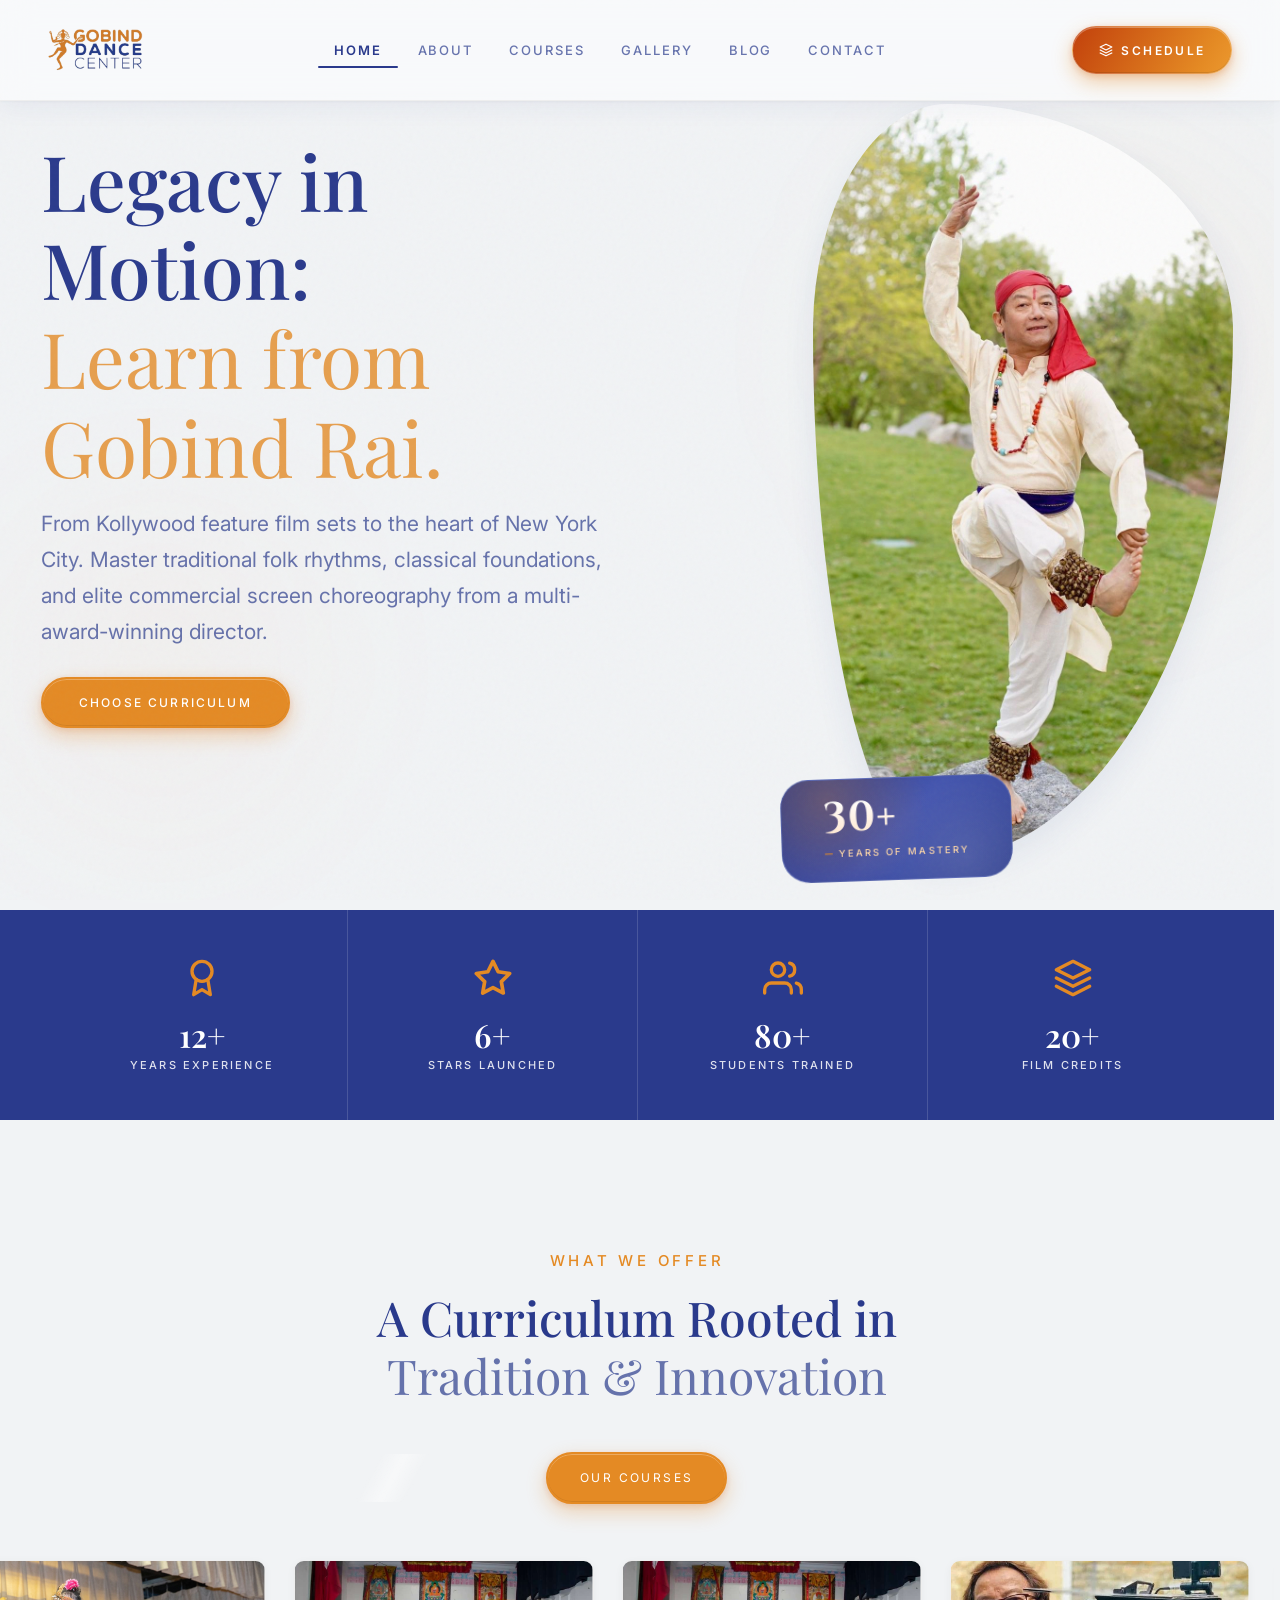
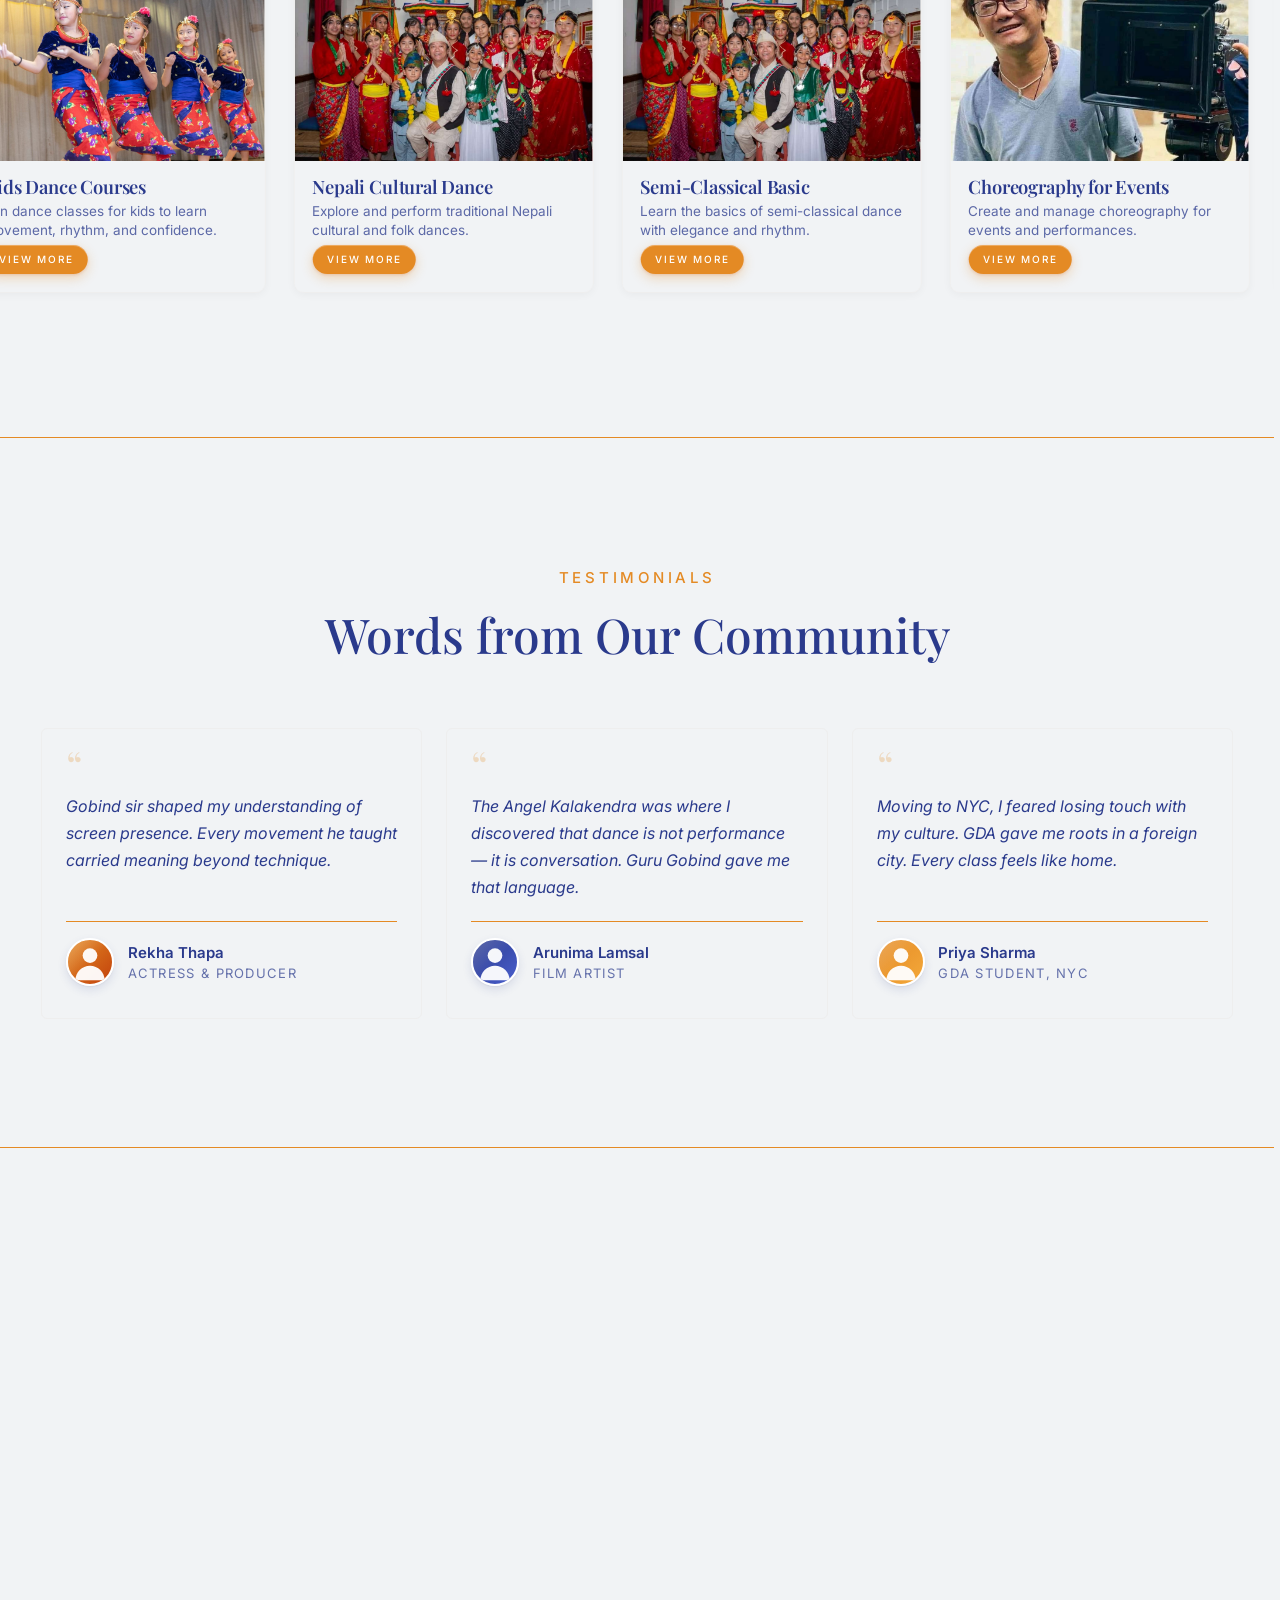
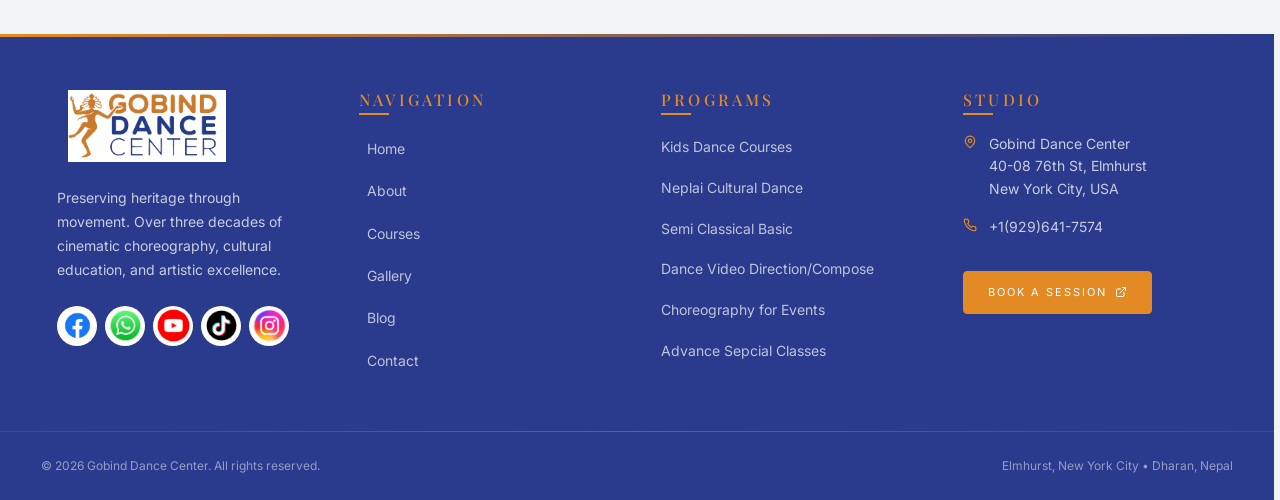
==== commit 27c3e425: "Update index.html" ====
--- a/index.html
+++ b/index.html
@@ -2089,12 +2089,6 @@
                                 <p class="hero-image-card-label">Years of Mastery</p>
                             </div>
 
-                            <!-- Award Badge -->
-                            <div class="hero-badge-award" aria-label="Award winner">
-                                <svg xmlns="http://www.w3.org/2000/svg" viewBox="0 0 24 24" fill="none" stroke="currentColor" stroke-width="2.2" stroke-linecap="round" stroke-linejoin="round">
-                                    <polygon points="12 2 15.09 8.26 22 9.27 17 14.14 18.18 21.02 12 17.77 5.82 21.02 7 14.14 2 9.27 8.91 8.26 12 2" />
-                                </svg>
-                            </div>
                         </div>
                     </div>
                 </div>
@@ -2307,7 +2301,7 @@
             title: 'Kids Dance Courses',
             desc: 'Fun dance classes for kids to learn movement, rhythm, and confidence.'
         }, {
-            img: 'assets/images/Culturaldance.jpg',
+            img: 'assets/images/image1.jpg',
             title: 'Nepali Cultural Dance',
             desc: 'Explore and perform traditional Nepali cultural and folk dances.'
         }, {
@@ -2581,4 +2575,4 @@
 
     <script src="js/loader.js"></script>
 </body>
-</html>+</html>
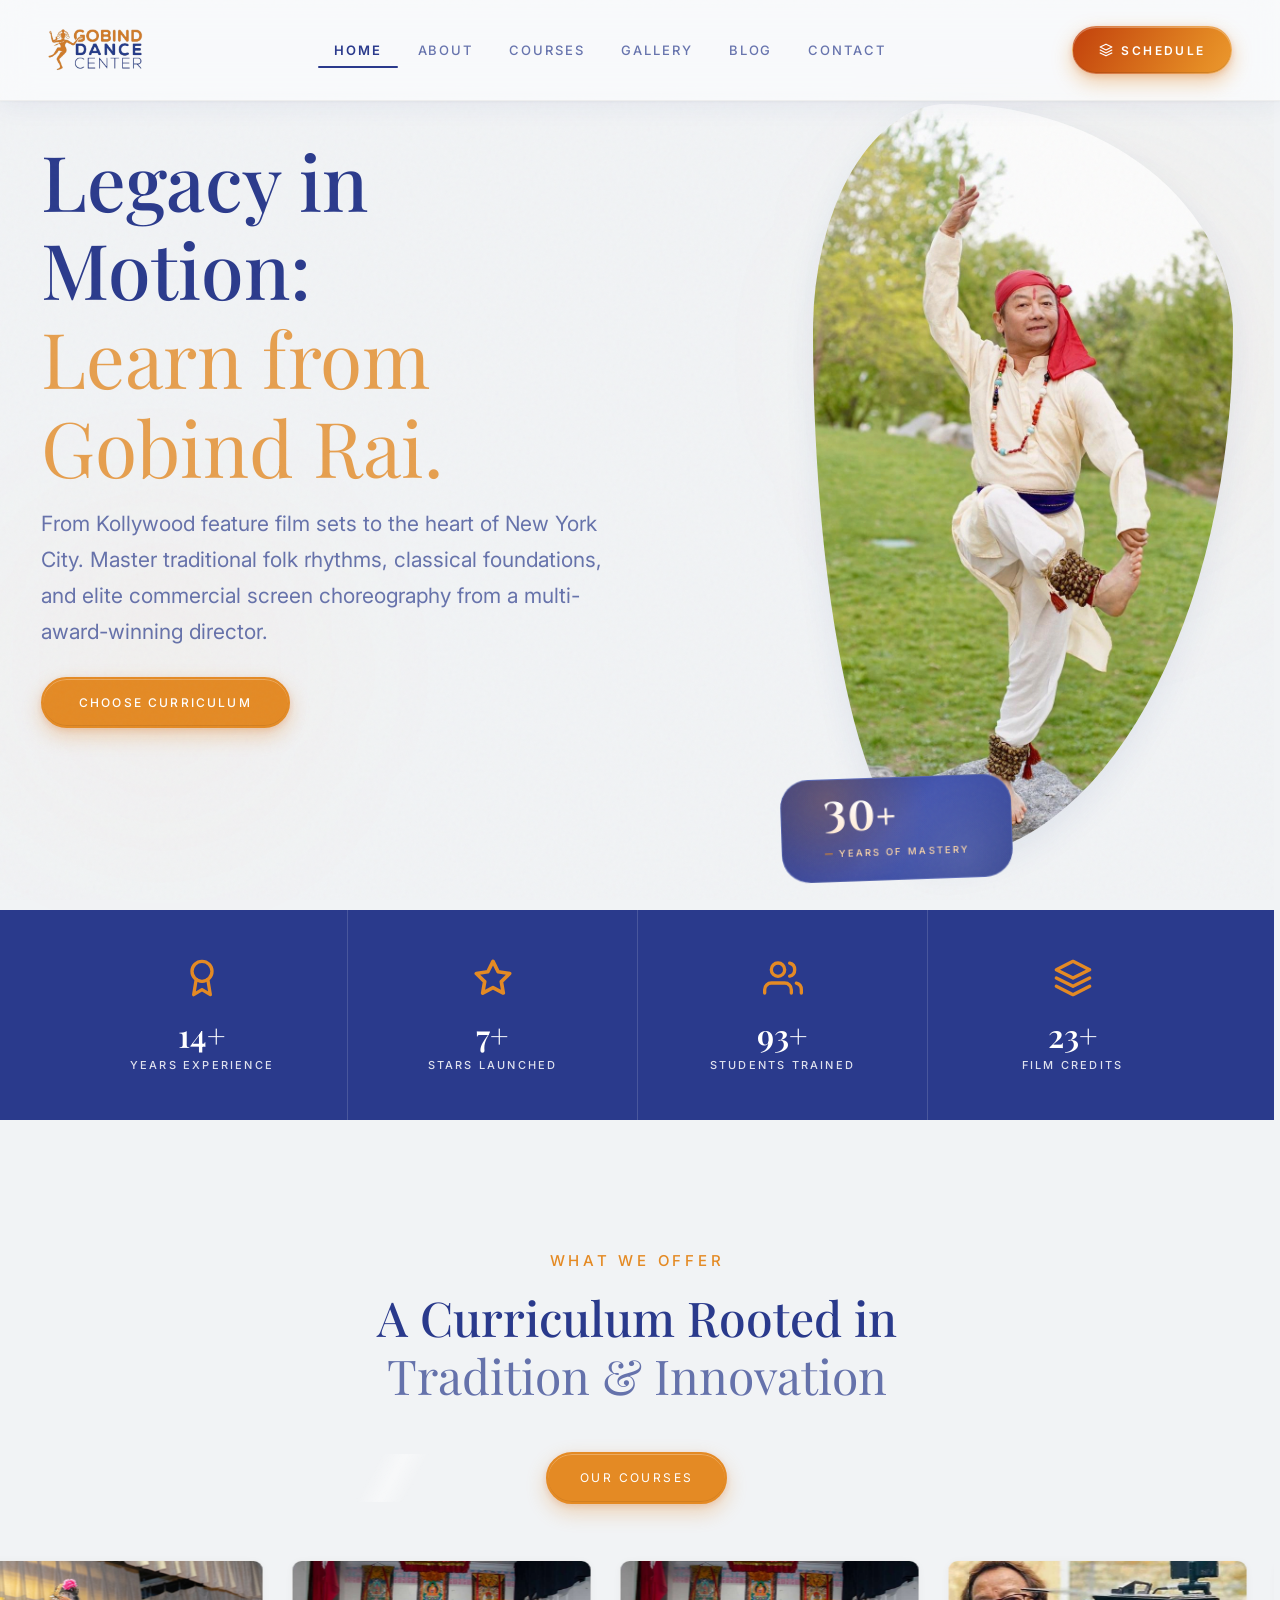
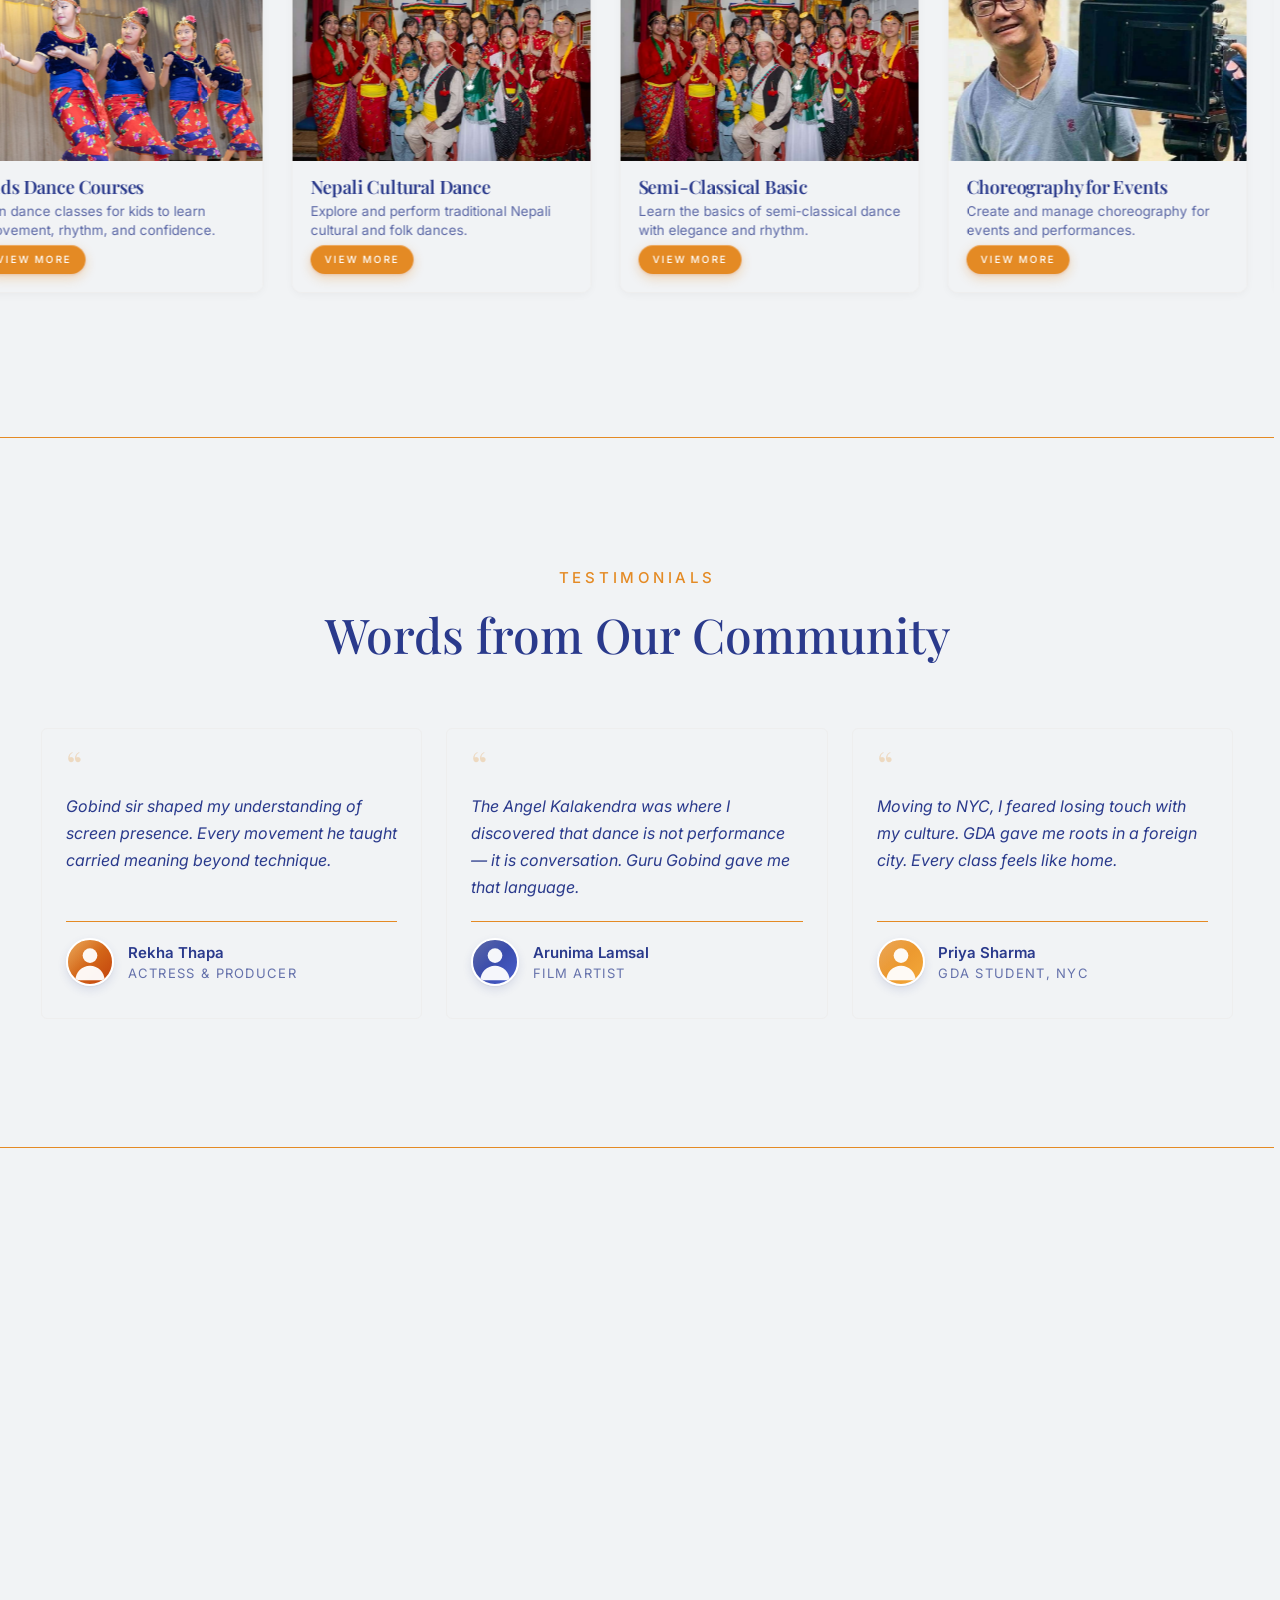
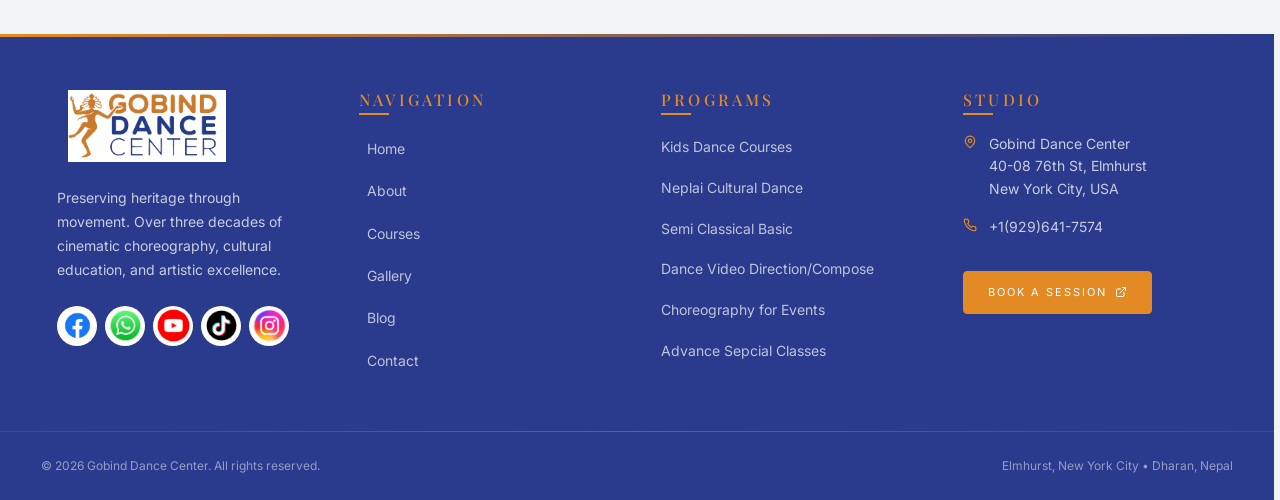
==== commit 43719661: "Update index.html" ====
--- a/index.html
+++ b/index.html
@@ -2257,7 +2257,7 @@
         ========================================================== -->
         <section class="cta-banner">
             <div class="cta-banner-bg parallax-container" data-effect="zoom" data-max-zoom="1.15">
-                <img src="https://scontent.fktm3-1.fna.fbcdn.net/v/t39.30808-6/702569886_27188194700813827_8500361184010729467_n.jpg?stp=dst-jpg_tt6&amp;cstp=mx2048x1366&amp;ctp=s2048x1366&amp;_nc_cat=104&amp;ccb=1-7&amp;_nc_sid=833d8c&amp;_nc_ohc=fHQIvbfqoYQQ7kNvwFPBvh0&amp;_nc_oc=AdrvUOhrRa8hQrtxI73GDNUYPQxHuP6IE30iYjZ6dc4ZhtR5ddoiDDxjHblq-xQ-nQRDeUl6gXKDSDZg3Igps2dw&amp;_nc_zt=23&amp;_nc_ht=scontent.fktm3-1.fna&amp;_nc_gid=rV6x-PK-vuZOdNFDRI0ugw&amp;_nc_ss=7b2a8&amp;oh=00_Af_1SsESrplSL4d3gou9XAiLPUtoBXsRTxC5T4BfYOw-ZA&amp;oe=6A36BF78" alt="Dance studio" />
+                <img src="assets/images/Indexjoinimg.jpg" alt="Dance studio" />
             </div>
             <div class="cta-banner-overlay"></div>
             <div class="cta-banner-content reveal">
